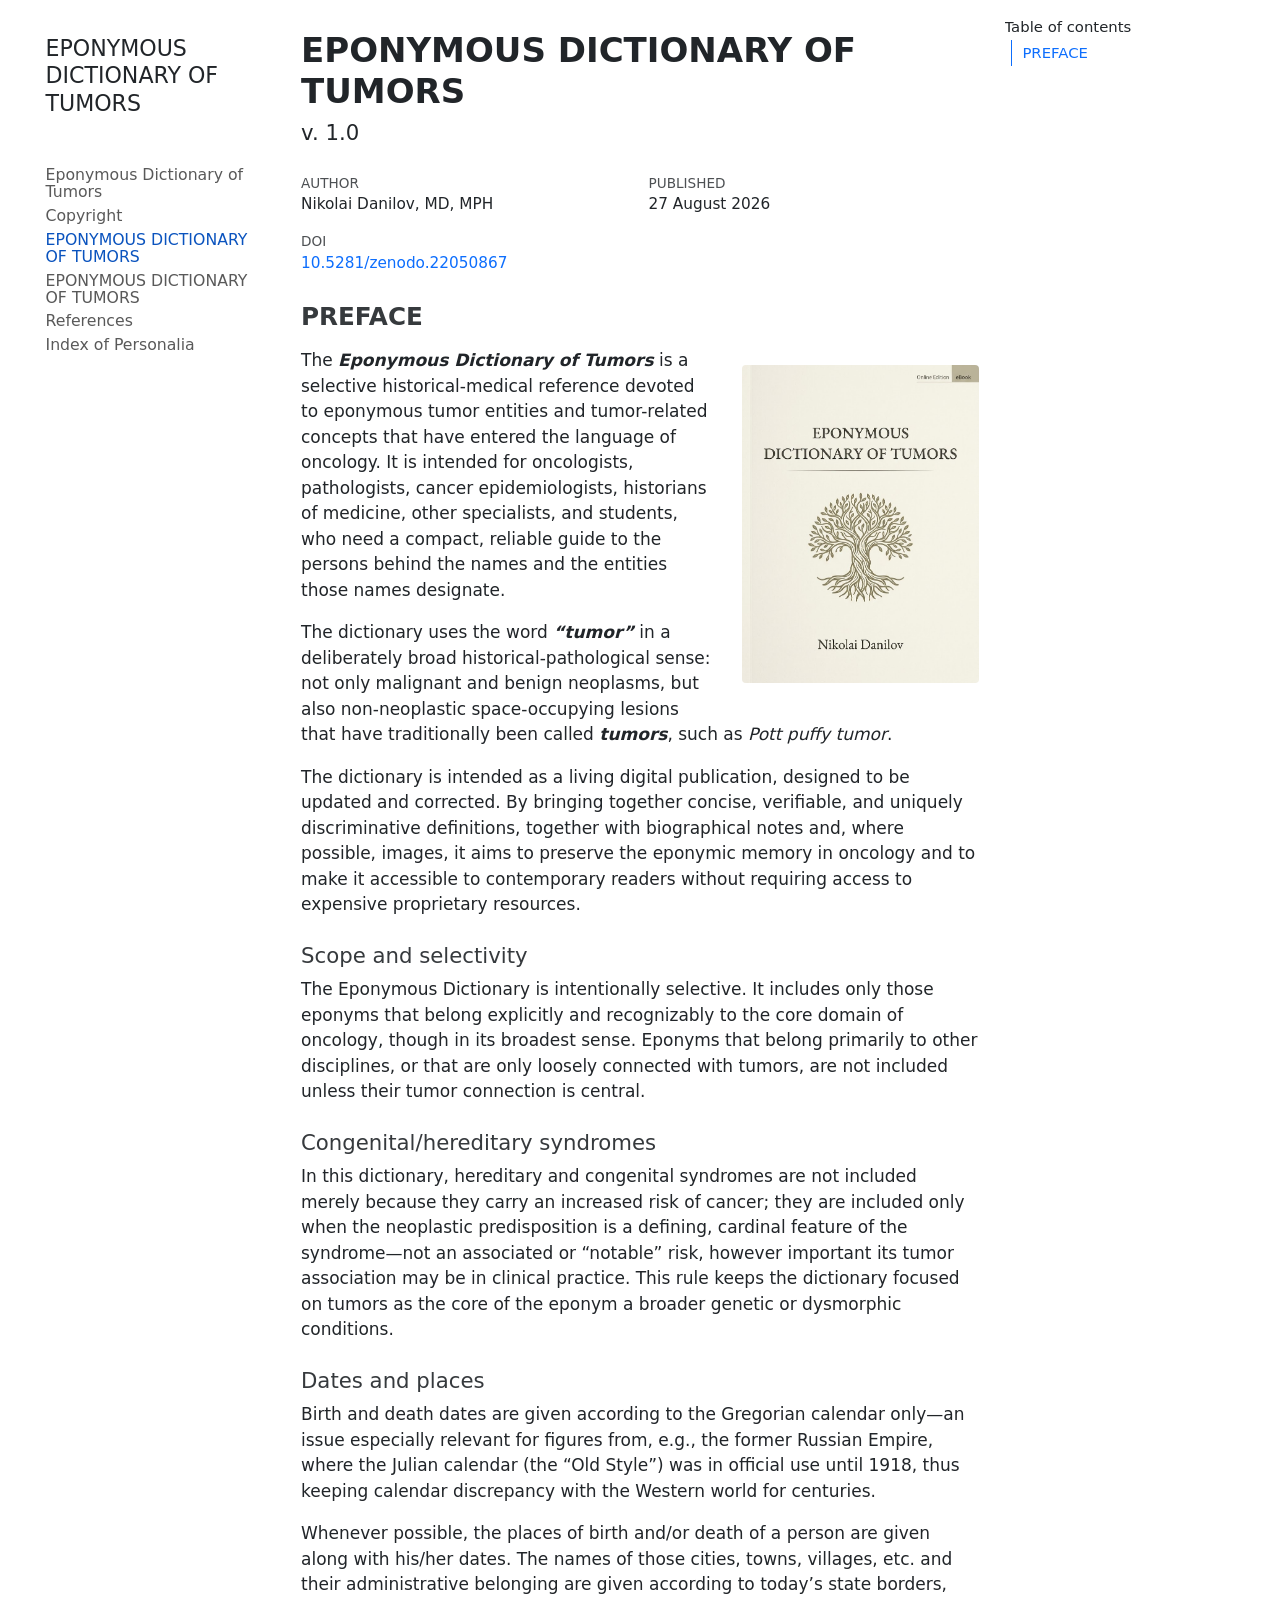
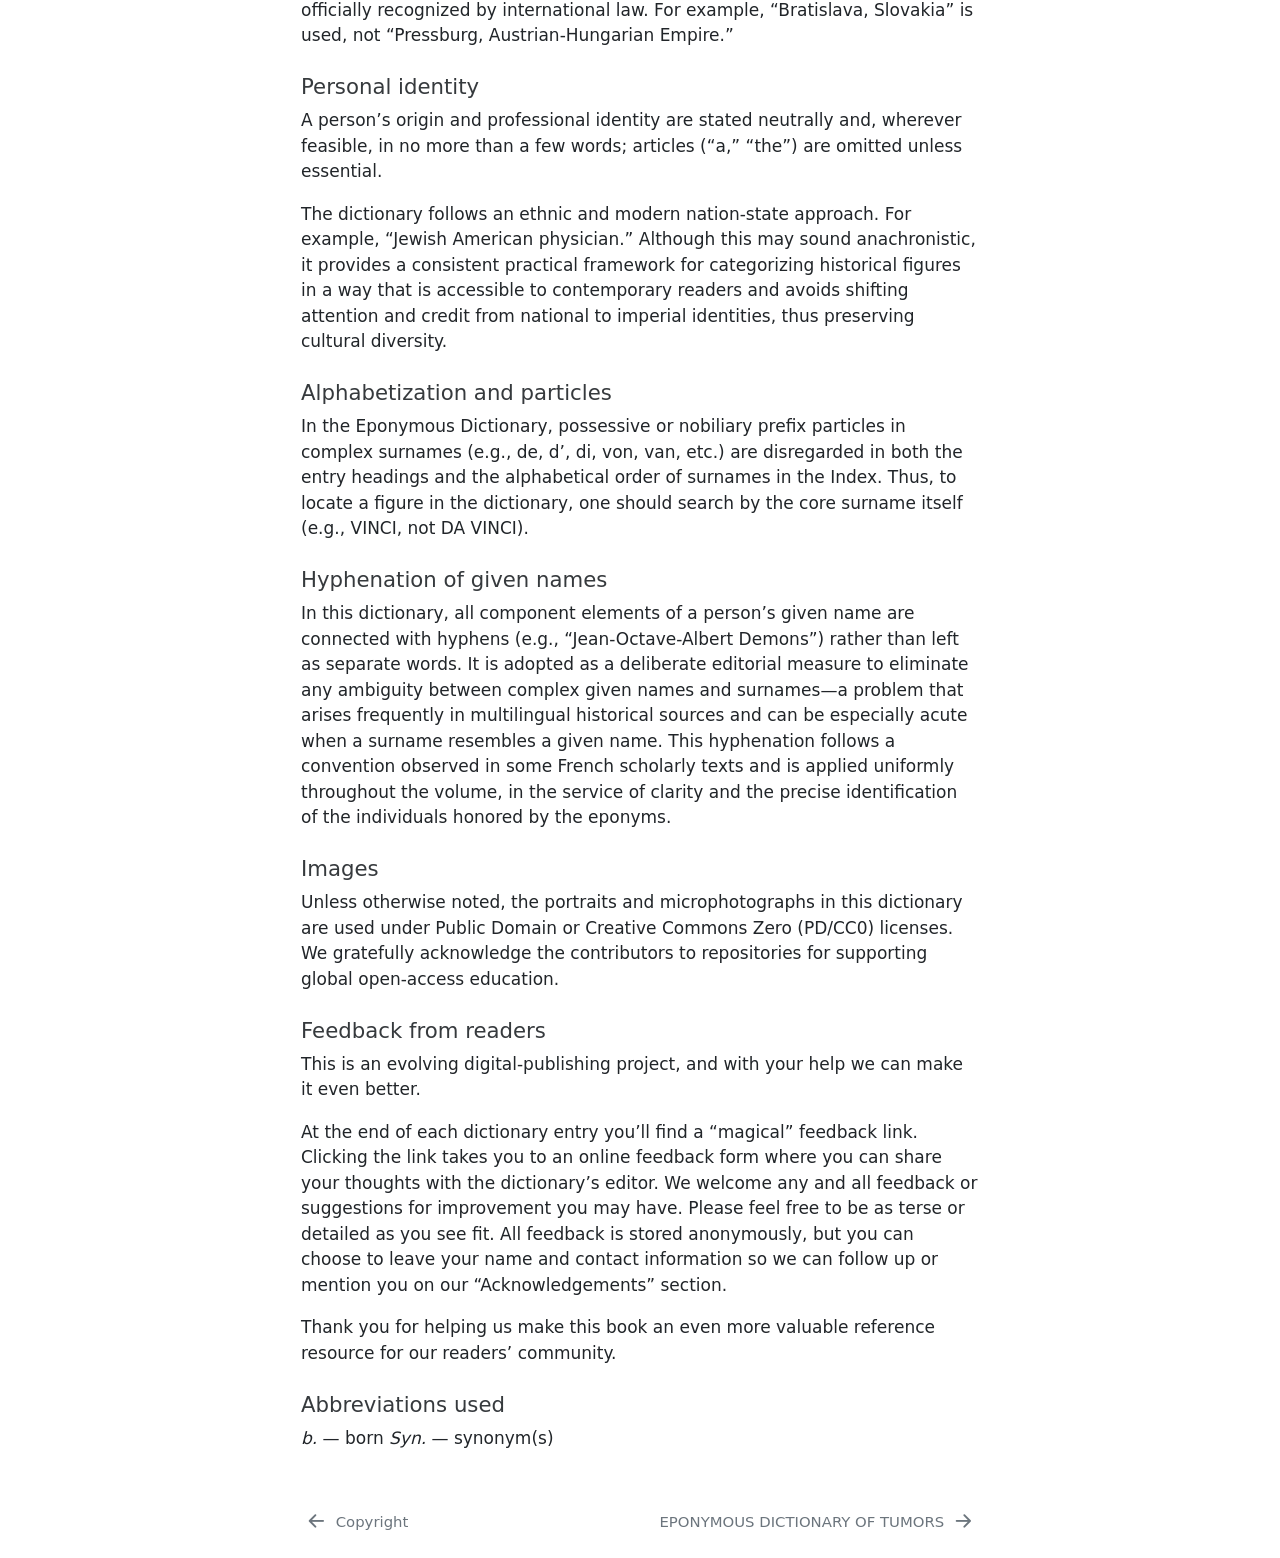
==== docs/index.html @ 92d5d9ee "Update Quarto book [skip ci]" ====
<!DOCTYPE html>
<html xmlns="http://www.w3.org/1999/xhtml" lang="en" xml:lang="en"><head>

<meta charset="utf-8">
<meta name="generator" content="quarto-1.10.18">

<meta name="viewport" content="width=device-width, initial-scale=1.0, user-scalable=yes">

<meta name="author" content="Nikolai Danilov, MD, MPH">
<meta name="dcterms.date" content="2026-08-27">

<title>EPONYMOUS DICTIONARY OF TUMORS</title>
<style>
/* Default styles provided by pandoc.
** See https://pandoc.org/MANUAL.html#variables-for-html for config info.
*/
span.smallcaps{font-variant: small-caps;}
div.columns{display: flex; gap: 1.5em;}
div.column{flex: auto;}
@media screen {
div.columns{gap: min(4vw, 1.5em);}
div.column{overflow-x: auto;}
}
div.hanging-indent{margin-left: 1.5em; text-indent: -1.5em;}
ul.task-list{list-style: none;}
ul.task-list li input[type="checkbox"] {
  width: 0.8em;
  margin: 0 0.8em 0.2em -1em; /* quarto-specific, see https://github.com/quarto-dev/quarto-cli/issues/4556 */ 
  vertical-align: middle;
}
</style>


<script src="site_libs/quarto-nav/quarto-nav.js"></script>
<script src="site_libs/quarto-nav/headroom.min.js"></script>
<script src="site_libs/clipboard/clipboard.min.js"></script>
<script src="site_libs/quarto-search/autocomplete.umd.js"></script>
<script src="site_libs/quarto-search/fuse.min.js"></script>
<script src="site_libs/quarto-search/quarto-search.js"></script>
<meta name="quarto:offset" content="./">
<link href="./EPODICTUM.html" rel="next">
<link href="./copyright.html" rel="prev">
<script src="site_libs/quarto-html/quarto.js" type="module"></script>
<script src="site_libs/quarto-html/tabsets/tabsets.js" type="module"></script>
<script src="site_libs/quarto-html/popper.min.js"></script>
<script src="site_libs/quarto-html/tippy.umd.min.js"></script>
<script src="site_libs/quarto-html/anchor.min.js"></script>
<link href="site_libs/quarto-html/tippy.css" rel="stylesheet">
<link href="site_libs/quarto-html/quarto-syntax-highlighting-64a204ab8560d761af7679ceaba22944.css" rel="stylesheet" id="quarto-text-highlighting-styles">
<script src="site_libs/bootstrap/bootstrap.min.js"></script>
<link href="site_libs/bootstrap/bootstrap-icons.css" rel="stylesheet">
<link href="site_libs/bootstrap/bootstrap-77a5896a02b4ad985511de0e21379b11.min.css" rel="stylesheet" append-hash="true" id="quarto-bootstrap" data-mode="light">
<script id="quarto-search-options" type="application/json">{
  "location": "sidebar",
  "copy-button": false,
  "collapse-after": 3,
  "panel-placement": "start",
  "type": "textbox",
  "limit": 50,
  "keyboard-shortcut": [
    "f",
    "/",
    "s"
  ],
  "show-item-context": false,
  "language": {
    "search-no-results-text": "No results",
    "search-matching-documents-text": "matching documents",
    "search-copy-link-title": "Copy link to search",
    "search-hide-matches-text": "Hide additional matches",
    "search-more-match-text": "more match in this document",
    "search-more-matches-text": "more matches in this document",
    "search-clear-button-title": "Clear",
    "search-text-placeholder": "",
    "search-detached-cancel-button-title": "Cancel",
    "search-submit-button-title": "Submit",
    "search-label": "Search"
  }
}</script>


<link rel="stylesheet" href="styles.css">
</head>

<body class="nav-sidebar floating quarto-light">

<div id="quarto-search-results"></div>
  <header id="quarto-header" class="headroom fixed-top">
  <nav class="quarto-secondary-nav">
    <div class="container-fluid d-flex">
      <button type="button" class="quarto-btn-toggle btn" data-bs-toggle="collapse" role="button" data-bs-target=".quarto-sidebar-collapse-item" aria-controls="quarto-sidebar" aria-expanded="false" aria-label="Toggle sidebar navigation" onclick="if (window.quartoToggleHeadroom) { window.quartoToggleHeadroom(); }">
        <i class="bi bi-layout-text-sidebar-reverse"></i>
      </button>
        <nav class="quarto-page-breadcrumbs" aria-label="breadcrumb"><ol class="breadcrumb"><li class="breadcrumb-item"><a href="./index.html"><span class="chapter-title">EPONYMOUS DICTIONARY OF TUMORS</span></a></li></ol></nav>
        <a class="flex-grow-1" role="navigation" data-bs-toggle="collapse" data-bs-target=".quarto-sidebar-collapse-item" aria-controls="quarto-sidebar" aria-expanded="false" aria-label="Toggle sidebar navigation" onclick="if (window.quartoToggleHeadroom) { window.quartoToggleHeadroom(); }">      
        </a>
      <button type="button" class="btn quarto-search-button" aria-label="Search" onclick="window.quartoOpenSearch();">
        <i class="bi bi-search"></i>
      </button>
    </div>
  </nav>
</header>
<!-- content -->
<div id="quarto-content" class="quarto-container page-columns page-rows-contents page-layout-article">
<!-- sidebar -->
  <nav id="quarto-sidebar" class="sidebar collapse collapse-horizontal quarto-sidebar-collapse-item sidebar-navigation floating overflow-auto">
    <div class="pt-lg-2 mt-2 text-left sidebar-header">
    <div class="sidebar-title mb-0 py-0">
      <a href="./">EPONYMOUS DICTIONARY OF TUMORS</a> 
    </div>
      </div>
        <div class="mt-2 flex-shrink-0 align-items-center">
        <div class="sidebar-search">
        <div id="quarto-search" class="" title="Search"></div>
        </div>
        </div>
    <div class="sidebar-menu-container"> 
    <ul class="list-unstyled mt-1">
        <li class="sidebar-item">
  <div class="sidebar-item-container"> 
  <a href="./cover.html" class="sidebar-item-text sidebar-link"><span class="chapter-title">Eponymous Dictionary of Tumors</span></a>
  </div>
</li>
        <li class="sidebar-item">
  <div class="sidebar-item-container"> 
  <a href="./copyright.html" class="sidebar-item-text sidebar-link"><span class="chapter-title">Copyright</span></a>
  </div>
</li>
        <li class="sidebar-item">
  <div class="sidebar-item-container"> 
  <a href="./index.html" class="sidebar-item-text sidebar-link active"><span class="chapter-title">EPONYMOUS DICTIONARY OF TUMORS</span></a>
  </div>
</li>
        <li class="sidebar-item">
  <div class="sidebar-item-container"> 
  <a href="./EPODICTUM.html" class="sidebar-item-text sidebar-link"><span class="chapter-title">EPONYMOUS DICTIONARY OF TUMORS</span></a>
  </div>
</li>
        <li class="sidebar-item">
  <div class="sidebar-item-container"> 
  <a href="./references.html" class="sidebar-item-text sidebar-link"><span class="chapter-title">References</span></a>
  </div>
</li>
        <li class="sidebar-item">
  <div class="sidebar-item-container"> 
  <a href="./personalia.html" class="sidebar-item-text sidebar-link"><span class="chapter-title">Index of Personalia</span></a>
  </div>
</li>
    </ul>
    </div>
</nav>
<div id="quarto-sidebar-glass" class="quarto-sidebar-collapse-item" data-bs-toggle="collapse" data-bs-target=".quarto-sidebar-collapse-item"></div>
<!-- margin-sidebar -->
    <div id="quarto-margin-sidebar" class="sidebar margin-sidebar">
        <nav id="TOC" role="doc-toc" class="toc-active">
    <h2 id="toc-title">Table of contents</h2>
   
  <ul>
  <li><a href="#preface" id="toc-preface" class="nav-link active" data-scroll-target="#preface">PREFACE</a></li>
  </ul>
</nav>
    </div>
<!-- main -->
<main class="content" id="quarto-document-content">

<header id="title-block-header" class="quarto-title-block default">
<div class="quarto-title">
<h1 class="title">EPONYMOUS DICTIONARY OF TUMORS</h1>
<p class="subtitle lead">v. 1.0</p>
</div>



<div class="quarto-title-meta">

    <div>
    <div class="quarto-title-meta-heading">Author</div>
    <div class="quarto-title-meta-contents">
             <p>Nikolai Danilov, MD, MPH </p>
          </div>
  </div>
    
    <div>
    <div class="quarto-title-meta-heading">Published</div>
    <div class="quarto-title-meta-contents">
      <p class="date">27 August 2026</p>
    </div>
  </div>
  
    
    <div>
    <div class="quarto-title-meta-heading">Doi</div>
    <div class="quarto-title-meta-contents">
      <p class="doi">
        <a href="https://doi.org/10.5281/zenodo.22050867">10.5281/zenodo.22050867</a>
      </p>
    </div>
  </div>
  </div>
  


</header>



<section id="preface" class="level3">
<h3 class="anchored" data-anchor-id="preface">PREFACE</h3><p><img src="images/cover.png" title="EPONYMOUS DICTIONARY OF TUMORS" class="quarto-cover-image nolightbox img-fluid"></p>
<p>The <strong><em>Eponymous Dictionary of Tumors</em></strong> is a selective historical-medical reference devoted to eponymous tumor entities and tumor-related concepts that have entered the language of oncology. It is intended for oncologists, pathologists, cancer epidemiologists, historians of medicine, other specialists, and students, who need a compact, reliable guide to the persons behind the names and the entities those names designate.</p>
<p>The dictionary uses the word <strong><em>“tumor”</em></strong> in a deliberately broad historical-pathological sense: not only malignant and benign neoplasms, but also non-neoplastic space-occupying lesions that have traditionally been called <strong><em>tumors</em></strong>, such as <em>Pott puffy tumor</em>.</p>
<p>The dictionary is intended as a living digital publication, designed to be updated and corrected. By bringing together concise, verifiable, and uniquely discriminative definitions, together with biographical notes and, where possible, images, it aims to preserve the eponymic memory in oncology and to make it accessible to contemporary readers without requiring access to expensive proprietary resources.</p>
<section id="scope-and-selectivity" class="level4">
<h4 class="anchored" data-anchor-id="scope-and-selectivity">Scope and selectivity</h4>
<p>The Eponymous Dictionary is intentionally selective. It includes only those eponyms that belong explicitly and recognizably to the core domain of oncology, though in its broadest sense. Eponyms that belong primarily to other disciplines, or that are only loosely connected with tumors, are not included unless their tumor connection is central.</p>
</section>
<section id="congenitalhereditary-syndromes" class="level4">
<h4 class="anchored" data-anchor-id="congenitalhereditary-syndromes">Congenital/hereditary syndromes</h4>
<p>In this dictionary, hereditary and congenital syndromes are not included merely because they carry an increased risk of cancer; they are included only when the neoplastic predisposition is a defining, cardinal feature of the syndrome—not an associated or “notable” risk, however important its tumor association may be in clinical practice. This rule keeps the dictionary focused on tumors as the core of the eponym a broader genetic or dysmorphic conditions.</p>
</section>
<section id="dates-and-places" class="level4">
<h4 class="anchored" data-anchor-id="dates-and-places">Dates and places</h4>
<p>Birth and death dates are given according to the Gregorian calendar only—an issue especially relevant for figures from, e.g., the former Russian Empire, where the Julian calendar (the “Old Style”) was in official use until 1918, thus keeping calendar discrepancy with the Western world for centuries.</p>
<p>Whenever possible, the places of birth and/or death of a person are given along with his/her dates. The names of those cities, towns, villages, etc. and their administrative belonging are given according to today’s state borders, officially recognized by international law. For example, “Bratislava, Slovakia” is used, not “Pressburg, Austrian-Hungarian Empire.”</p>
</section>
<section id="personal-identity" class="level4">
<h4 class="anchored" data-anchor-id="personal-identity">Personal identity</h4>
<p>A person’s origin and professional identity are stated neutrally and, wherever feasible, in no more than a few words; articles (“a,” “the”) are omitted unless essential.</p>
<p>The dictionary follows an ethnic and modern nation-state approach. For example, “Jewish American physician.” Although this may sound anachronistic, it provides a consistent practical framework for categorizing historical figures in a way that is accessible to contemporary readers and avoids shifting attention and credit from national to imperial identities, thus preserving cultural diversity.</p>
</section>
<section id="alphabetization-and-particles" class="level4">
<h4 class="anchored" data-anchor-id="alphabetization-and-particles">Alphabetization and particles</h4>
<p>In the Eponymous Dictionary, possessive or nobiliary prefix particles in complex surnames (e.g., de, d’, di, von, van, etc.) are disregarded in both the entry headings and the alphabetical order of surnames in the Index. Thus, to locate a figure in the dictionary, one should search by the core surname itself (e.g., VINCI, not DA VINCI).</p>
</section>
<section id="hyphenation-of-given-names" class="level4">
<h4 class="anchored" data-anchor-id="hyphenation-of-given-names">Hyphenation of given names</h4>
<p>In this dictionary, all component elements of a person’s given name are connected with hyphens (e.g., “Jean-Octave-Albert Demons”) rather than left as separate words. It is adopted as a deliberate editorial measure to eliminate any ambiguity between complex given names and surnames—a problem that arises frequently in multilingual historical sources and can be especially acute when a surname resembles a given name. This hyphenation follows a convention observed in some French scholarly texts and is applied uniformly throughout the volume, in the service of clarity and the precise identification of the individuals honored by the eponyms.</p>
</section>
<section id="images" class="level4">
<h4 class="anchored" data-anchor-id="images">Images</h4>
<p>Unless otherwise noted, the portraits and microphotographs in this dictionary are used under Public Domain or Creative Commons Zero (PD/CC0) licenses. We gratefully acknowledge the contributors to repositories for supporting global open-access education.</p>
</section>
<section id="feedback-from-readers" class="level4">
<h4 class="anchored" data-anchor-id="feedback-from-readers">Feedback from readers</h4>
<p>This is an evolving digital-publishing project, and with your help we can make it even better.</p>
<p>At the end of each dictionary entry you’ll find a “magical” feedback link. Clicking the link takes you to an online feedback form where you can share your thoughts with the dictionary’s editor. We welcome any and all feedback or suggestions for improvement you may have. Please feel free to be as terse or detailed as you see fit. All feedback is stored anonymously, but you can choose to leave your name and contact information so we can follow up or mention you on our “Acknowledgements” section.</p>
<p>Thank you for helping us make this book an even more valuable reference resource for our readers’ community.</p>
</section>
<section id="abbreviations-used" class="level4">
<h4 class="anchored" data-anchor-id="abbreviations-used">Abbreviations used</h4>
<p><em>b.</em> — born <em>Syn.</em> — synonym(s)</p>


</section>
</section>

</main> <!-- /main -->
<script id="quarto-html-after-body" type="application/javascript">
  window.document.addEventListener("DOMContentLoaded", function (event) {
    const icon = "";
    const anchorJS = new window.AnchorJS();
    anchorJS.options = {
      placement: 'right',
      icon: icon
    };
    anchorJS.add('.anchored');
    const isCodeAnnotation = (el) => {
      for (const clz of el.classList) {
        if (clz.startsWith('code-annotation-')) {                     
          return true;
        }
      }
      return false;
    }
    const onCopySuccess = function(e) {
      // button target
      const button = e.trigger;
      // don't keep focus
      button.blur();
      // flash "checked"
      button.classList.add('code-copy-button-checked');
      var currentTitle = button.getAttribute("title");
      button.setAttribute("title", "Copied!");
      let tooltip;
      if (window.bootstrap) {
        button.setAttribute("data-bs-toggle", "tooltip");
        button.setAttribute("data-bs-placement", "left");
        button.setAttribute("data-bs-title", "Copied!");
        tooltip = new bootstrap.Tooltip(button, 
          { trigger: "manual", 
            customClass: "code-copy-button-tooltip",
            offset: [0, -8]});
        tooltip.show();    
      }
      setTimeout(function() {
        if (tooltip) {
          tooltip.hide();
          button.removeAttribute("data-bs-title");
          button.removeAttribute("data-bs-toggle");
          button.removeAttribute("data-bs-placement");
        }
        button.setAttribute("title", currentTitle);
        button.classList.remove('code-copy-button-checked');
      }, 1000);
      // clear code selection
      e.clearSelection();
    }
    const getTextToCopy = function(trigger) {
      const outerScaffold = trigger.parentElement.cloneNode(true);
      const codeEl = outerScaffold.querySelector('code');
      for (const childEl of codeEl.children) {
        if (isCodeAnnotation(childEl)) {
          childEl.remove();
        }
      }
      return codeEl.innerText;
    }
    const clipboard = new window.ClipboardJS('.code-copy-button:not([data-in-quarto-modal])', {
      text: getTextToCopy
    });
    clipboard.on('success', onCopySuccess);
    if (window.document.getElementById('quarto-embedded-source-code-modal')) {
      const clipboardModal = new window.ClipboardJS('.code-copy-button[data-in-quarto-modal]', {
        text: getTextToCopy,
        container: window.document.getElementById('quarto-embedded-source-code-modal')
      });
      clipboardModal.on('success', onCopySuccess);
    }
      var localhostRegex = new RegExp(/^(?:http|https):\/\/localhost\:?[0-9]*\//);
      var mailtoRegex = new RegExp(/^mailto:/);
        var filterRegex = new RegExp('/' + window.location.host + '/');
      var isInternal = (href) => {
          return filterRegex.test(href) || localhostRegex.test(href) || mailtoRegex.test(href);
      }
      // Inspect non-navigation links and adorn them if external
     var links = window.document.querySelectorAll('a[href]:not(.nav-link):not(.navbar-brand):not(.toc-action):not(.sidebar-link):not(.sidebar-item-toggle):not(.pagination-link):not(.no-external):not([aria-hidden]):not(.dropdown-item):not(.quarto-navigation-tool):not(.about-link)');
      for (var i=0; i<links.length; i++) {
        const link = links[i];
        if (!isInternal(link.href)) {
          // undo the damage that might have been done by quarto-nav.js in the case of
          // links that we want to consider external
          if (link.dataset.originalHref !== undefined) {
            link.href = link.dataset.originalHref;
          }
        }
      }
    function tippyHover(el, contentFn, onTriggerFn, onUntriggerFn) {
      const config = {
        allowHTML: true,
        maxWidth: 500,
        delay: 100,
        arrow: false,
        appendTo: function(el) {
            return el.parentElement;
        },
        interactive: true,
        interactiveBorder: 10,
        theme: 'quarto',
        placement: 'bottom-start',
      };
      if (contentFn) {
        config.content = contentFn;
      }
      if (onTriggerFn) {
        config.onTrigger = onTriggerFn;
      }
      if (onUntriggerFn) {
        config.onUntrigger = onUntriggerFn;
      }
      window.tippy(el, config); 
    }
    const noterefs = window.document.querySelectorAll('a[role="doc-noteref"]');
    for (var i=0; i<noterefs.length; i++) {
      const ref = noterefs[i];
      tippyHover(ref, function() {
        // use id or data attribute instead here
        let href = ref.getAttribute('data-footnote-href') || ref.getAttribute('href');
        try { href = new URL(href).hash; } catch {}
        const id = href.replace(/^#\/?/, "");
        const note = window.document.getElementById(id);
        if (note) {
          return note.innerHTML;
        } else {
          return "";
        }
      });
    }
    const xrefs = window.document.querySelectorAll('a.quarto-xref');
    const processXRef = (id, note) => {
      // Strip column container classes
      const stripColumnClz = (el) => {
        el.classList.remove("page-full", "page-columns");
        if (el.children) {
          for (const child of el.children) {
            stripColumnClz(child);
          }
        }
      }
      stripColumnClz(note)
      if (id === null || id.startsWith('sec-')) {
        // Special case sections, only their first couple elements
        const container = document.createElement("div");
        if (note.children && note.children.length > 2) {
          container.appendChild(note.children[0].cloneNode(true));
          for (let i = 1; i < note.children.length; i++) {
            const child = note.children[i];
            if (child.tagName === "P" && child.innerText === "") {
              continue;
            } else {
              container.appendChild(child.cloneNode(true));
              break;
            }
          }
          if (window.Quarto?.typesetMath) {
            window.Quarto.typesetMath(container);
          }
          return container.innerHTML
        } else {
          if (window.Quarto?.typesetMath) {
            window.Quarto.typesetMath(note);
          }
          return note.innerHTML;
        }
      } else {
        // Remove any anchor links if they are present
        const anchorLink = note.querySelector('a.anchorjs-link');
        if (anchorLink) {
          anchorLink.remove();
        }
        if (window.Quarto?.typesetMath) {
          window.Quarto.typesetMath(note);
        }
        if (note.classList.contains("callout")) {
          return note.outerHTML;
        } else {
          return note.innerHTML;
        }
      }
    }
    for (var i=0; i<xrefs.length; i++) {
      const xref = xrefs[i];
      tippyHover(xref, undefined, function(instance) {
        instance.disable();
        let url = xref.getAttribute('href');
        let hash = undefined; 
        if (url.startsWith('#')) {
          hash = url;
        } else {
          try { hash = new URL(url).hash; } catch {}
        }
        if (hash) {
          const id = hash.replace(/^#\/?/, "");
          const note = window.document.getElementById(id);
          if (note !== null) {
            try {
              const html = processXRef(id, note.cloneNode(true));
              instance.setContent(html);
            } finally {
              instance.enable();
              instance.show();
            }
          } else {
            // See if we can fetch this
            fetch(url.split('#')[0])
            .then(res => res.text())
            .then(html => {
              const parser = new DOMParser();
              const htmlDoc = parser.parseFromString(html, "text/html");
              const note = htmlDoc.getElementById(id);
              if (note !== null) {
                const html = processXRef(id, note);
                instance.setContent(html);
              } 
            }).finally(() => {
              instance.enable();
              instance.show();
            });
          }
        } else {
          // See if we can fetch a full url (with no hash to target)
          // This is a special case and we should probably do some content thinning / targeting
          fetch(url)
          .then(res => res.text())
          .then(html => {
            const parser = new DOMParser();
            const htmlDoc = parser.parseFromString(html, "text/html");
            const note = htmlDoc.querySelector('main.content');
            if (note !== null) {
              // This should only happen for chapter cross references
              // (since there is no id in the URL)
              // remove the first header
              if (note.children.length > 0 && note.children[0].tagName === "HEADER") {
                note.children[0].remove();
              }
              const html = processXRef(null, note);
              instance.setContent(html);
            } 
          }).finally(() => {
            instance.enable();
            instance.show();
          });
        }
      }, function(instance) {
      });
    }
        let selectedAnnoteEl;
        const selectorForAnnotation = ( cell, annotation) => {
          let cellAttr = 'data-code-cell="' + cell + '"';
          let lineAttr = 'data-code-annotation="' +  annotation + '"';
          const selector = 'span[' + cellAttr + '][' + lineAttr + ']';
          return selector;
        }
        const selectCodeLines = (annoteEl) => {
          const doc = window.document;
          const targetCell = annoteEl.getAttribute("data-target-cell");
          const targetAnnotation = annoteEl.getAttribute("data-target-annotation");
          const annoteSpan = window.document.querySelector(selectorForAnnotation(targetCell, targetAnnotation));
          const lines = annoteSpan.getAttribute("data-code-lines").split(",");
          const lineIds = lines.map((line) => {
            return targetCell + "-" + line;
          })
          let top = null;
          let height = null;
          let parent = null;
          if (lineIds.length > 0) {
              //compute the position of the single el (top and bottom and make a div)
              const el = window.document.getElementById(lineIds[0]);
              top = el.offsetTop;
              height = el.offsetHeight;
              parent = el.parentElement.parentElement;
            if (lineIds.length > 1) {
              const lastEl = window.document.getElementById(lineIds[lineIds.length - 1]);
              const bottom = lastEl.offsetTop + lastEl.offsetHeight;
              height = bottom - top;
            }
            if (top !== null && height !== null && parent !== null) {
              // cook up a div (if necessary) and position it 
              let div = window.document.getElementById("code-annotation-line-highlight");
              if (div === null) {
                div = window.document.createElement("div");
                div.setAttribute("id", "code-annotation-line-highlight");
                div.style.position = 'absolute';
                parent.appendChild(div);
              }
              div.style.top = top - 2 + "px";
              div.style.height = height + 4 + "px";
              div.style.left = 0;
              let gutterDiv = window.document.getElementById("code-annotation-line-highlight-gutter");
              if (gutterDiv === null) {
                gutterDiv = window.document.createElement("div");
                gutterDiv.setAttribute("id", "code-annotation-line-highlight-gutter");
                gutterDiv.style.position = 'absolute';
                const codeCell = window.document.getElementById(targetCell);
                const gutter = codeCell.querySelector('.code-annotation-gutter');
                gutter.appendChild(gutterDiv);
              }
              gutterDiv.style.top = top - 2 + "px";
              gutterDiv.style.height = height + 4 + "px";
            }
            selectedAnnoteEl = annoteEl;
          }
        };
        const unselectCodeLines = () => {
          const elementsIds = ["code-annotation-line-highlight", "code-annotation-line-highlight-gutter"];
          elementsIds.forEach((elId) => {
            const div = window.document.getElementById(elId);
            if (div) {
              div.remove();
            }
          });
          selectedAnnoteEl = undefined;
        };
          // Handle positioning of the toggle
      window.addEventListener(
        "resize",
        throttle(() => {
          elRect = undefined;
          if (selectedAnnoteEl) {
            selectCodeLines(selectedAnnoteEl);
          }
        }, 10)
      );
      function throttle(fn, ms) {
      let throttle = false;
      let timer;
        return (...args) => {
          if(!throttle) { // first call gets through
              fn.apply(this, args);
              throttle = true;
          } else { // all the others get throttled
              if(timer) clearTimeout(timer); // cancel #2
              timer = setTimeout(() => {
                fn.apply(this, args);
                timer = throttle = false;
              }, ms);
          }
        };
      }
        // Attach click handler to the DT
        const annoteDls = window.document.querySelectorAll('dt[data-target-cell]');
        for (const annoteDlNode of annoteDls) {
          annoteDlNode.addEventListener('click', (event) => {
            const clickedEl = event.target;
            if (clickedEl !== selectedAnnoteEl) {
              unselectCodeLines();
              const activeEl = window.document.querySelector('dt[data-target-cell].code-annotation-active');
              if (activeEl) {
                activeEl.classList.remove('code-annotation-active');
              }
              selectCodeLines(clickedEl);
              clickedEl.classList.add('code-annotation-active');
            } else {
              // Unselect the line
              unselectCodeLines();
              clickedEl.classList.remove('code-annotation-active');
            }
          });
        }
    const findCites = (el) => {
      const parentEl = el.parentElement;
      if (parentEl) {
        const cites = parentEl.dataset.cites;
        if (cites) {
          return {
            el,
            cites: cites.split(' ')
          };
        } else {
          return findCites(el.parentElement)
        }
      } else {
        return undefined;
      }
    };
    var bibliorefs = window.document.querySelectorAll('a[role="doc-biblioref"]');
    for (var i=0; i<bibliorefs.length; i++) {
      const ref = bibliorefs[i];
      const citeInfo = findCites(ref);
      if (citeInfo) {
        tippyHover(citeInfo.el, function() {
          var popup = window.document.createElement('div');
          citeInfo.cites.forEach(function(cite) {
            var citeDiv = window.document.createElement('div');
            citeDiv.classList.add('hanging-indent');
            citeDiv.classList.add('csl-entry');
            var biblioDiv = window.document.getElementById('ref-' + cite);
            if (biblioDiv) {
              citeDiv.innerHTML = biblioDiv.innerHTML;
            }
            popup.appendChild(citeDiv);
          });
          return popup.innerHTML;
        });
      }
    }
  });
  </script>
<nav class="page-navigation">
  <div class="nav-page nav-page-previous">
      <a href="./copyright.html" class="pagination-link" aria-label="Copyright">
        <i class="bi bi-arrow-left-short"></i> <span class="nav-page-text"><span class="chapter-title">Copyright</span></span>
      </a>          
  </div>
  <div class="nav-page nav-page-next">
      <a href="./EPODICTUM.html" class="pagination-link" aria-label="EPONYMOUS DICTIONARY OF TUMORS">
        <span class="nav-page-text"><span class="chapter-title">EPONYMOUS DICTIONARY OF TUMORS</span></span> <i class="bi bi-arrow-right-short"></i>
      </a>
  </div>
</nav>
</div> <!-- /content -->




</body></html>
---- docs/site_libs/quarto-html/tippy.css ----
.tippy-box[data-animation=fade][data-state=hidden]{opacity:0}[data-tippy-root]{max-width:calc(100vw - 10px)}.tippy-box{position:relative;background-color:#333;color:#fff;border-radius:4px;font-size:14px;line-height:1.4;white-space:normal;outline:0;transition-property:transform,visibility,opacity}.tippy-box[data-placement^=top]>.tippy-arrow{bottom:0}.tippy-box[data-placement^=top]>.tippy-arrow:before{bottom:-7px;left:0;border-width:8px 8px 0;border-top-color:initial;transform-origin:center top}.tippy-box[data-placement^=bottom]>.tippy-arrow{top:0}.tippy-box[data-placement^=bottom]>.tippy-arrow:before{top:-7px;left:0;border-width:0 8px 8px;border-bottom-color:initial;transform-origin:center bottom}.tippy-box[data-placement^=left]>.tippy-arrow{right:0}.tippy-box[data-placement^=left]>.tippy-arrow:before{border-width:8px 0 8px 8px;border-left-color:initial;right:-7px;transform-origin:center left}.tippy-box[data-placement^=right]>.tippy-arrow{left:0}.tippy-box[data-placement^=right]>.tippy-arrow:before{left:-7px;border-width:8px 8px 8px 0;border-right-color:initial;transform-origin:center right}.tippy-box[data-inertia][data-state=visible]{transition-timing-function:cubic-bezier(.54,1.5,.38,1.11)}.tippy-arrow{width:16px;height:16px;color:#333}.tippy-arrow:before{content:"";position:absolute;border-color:transparent;border-style:solid}.tippy-content{position:relative;padding:5px 9px;z-index:1}
---- docs/site_libs/quarto-html/quarto-syntax-highlighting-64a204ab8560d761af7679ceaba22944.css ----
/* quarto syntax highlight colors */
:root {
  --quarto-hl-ot-color: #003B4F;
  --quarto-hl-at-color: #657422;
  --quarto-hl-ss-color: #20794D;
  --quarto-hl-an-color: #5E5E5E;
  --quarto-hl-fu-color: #4758AB;
  --quarto-hl-st-color: #20794D;
  --quarto-hl-cf-color: #003B4F;
  --quarto-hl-op-color: #5E5E5E;
  --quarto-hl-er-color: #AD0000;
  --quarto-hl-bn-color: #AD0000;
  --quarto-hl-al-color: #AD0000;
  --quarto-hl-va-color: #111111;
  --quarto-hl-bu-color: inherit;
  --quarto-hl-ex-color: inherit;
  --quarto-hl-pp-color: #AD0000;
  --quarto-hl-in-color: #5E5E5E;
  --quarto-hl-vs-color: #20794D;
  --quarto-hl-wa-color: #5E5E5E;
  --quarto-hl-do-color: #5E5E5E;
  --quarto-hl-im-color: #00769E;
  --quarto-hl-ch-color: #20794D;
  --quarto-hl-dt-color: #AD0000;
  --quarto-hl-fl-color: #AD0000;
  --quarto-hl-co-color: #5E5E5E;
  --quarto-hl-cv-color: #5E5E5E;
  --quarto-hl-cn-color: #8f5902;
  --quarto-hl-sc-color: #5E5E5E;
  --quarto-hl-dv-color: #AD0000;
  --quarto-hl-kw-color: #003B4F;
}

/* other quarto variables */
:root {
  --quarto-font-monospace: SFMono-Regular, Menlo, Monaco, Consolas, "Liberation Mono", "Courier New", monospace;
}

/* syntax highlight based on Pandoc's rules */
pre > code.sourceCode > span {
  color: #003B4F;
}

code.sourceCode > span {
  color: #003B4F;
}

div.sourceCode,
div.sourceCode pre.sourceCode {
  color: #003B4F;
}

/* Normal */
code span {
  color: #003B4F;
}

/* Alert */
code span.al {
  color: #AD0000;
  font-style: inherit;
}

/* Annotation */
code span.an {
  color: #5E5E5E;
  font-style: inherit;
}

/* Attribute */
code span.at {
  color: #657422;
  font-style: inherit;
}

/* BaseN */
code span.bn {
  color: #AD0000;
  font-style: inherit;
}

/* BuiltIn */
code span.bu {
  font-style: inherit;
}

/* ControlFlow */
code span.cf {
  color: #003B4F;
  font-weight: bold;
  font-style: inherit;
}

/* Char */
code span.ch {
  color: #20794D;
  font-style: inherit;
}

/* Constant */
code span.cn {
  color: #8f5902;
  font-style: inherit;
}

/* Comment */
code span.co {
  color: #5E5E5E;
  font-style: inherit;
}

/* CommentVar */
code span.cv {
  color: #5E5E5E;
  font-style: italic;
}

/* Documentation */
code span.do {
  color: #5E5E5E;
  font-style: italic;
}

/* DataType */
code span.dt {
  color: #AD0000;
  font-style: inherit;
}

/* DecVal */
code span.dv {
  color: #AD0000;
  font-style: inherit;
}

/* Error */
code span.er {
  color: #AD0000;
  font-style: inherit;
}

/* Extension */
code span.ex {
  font-style: inherit;
}

/* Float */
code span.fl {
  color: #AD0000;
  font-style: inherit;
}

/* Function */
code span.fu {
  color: #4758AB;
  font-style: inherit;
}

/* Import */
code span.im {
  color: #00769E;
  font-style: inherit;
}

/* Information */
code span.in {
  color: #5E5E5E;
  font-style: inherit;
}

/* Keyword */
code span.kw {
  color: #003B4F;
  font-weight: bold;
  font-style: inherit;
}

/* Operator */
code span.op {
  color: #5E5E5E;
  font-style: inherit;
}

/* Other */
code span.ot {
  color: #003B4F;
  font-style: inherit;
}

/* Preprocessor */
code span.pp {
  color: #AD0000;
  font-style: inherit;
}

/* SpecialChar */
code span.sc {
  color: #5E5E5E;
  font-style: inherit;
}

/* SpecialString */
code span.ss {
  color: #20794D;
  font-style: inherit;
}

/* String */
code span.st {
  color: #20794D;
  font-style: inherit;
}

/* Variable */
code span.va {
  color: #111111;
  font-style: inherit;
}

/* VerbatimString */
code span.vs {
  color: #20794D;
  font-style: inherit;
}

/* Warning */
code span.wa {
  color: #5E5E5E;
  font-style: italic;
}

.prevent-inlining {
  content: "</";
}

/*# sourceMappingURL=9d8d5bb603a83b8298b89080a598c93b.css.map */
---- docs/styles.css ----
/* Centers and standardizes image width for the online book */
img {
  width: 80%;
  max-width: 800px;
  display: block;
  margin: 1.5rem auto;
  border-radius: 4px;
}

/* Hides the title from the left sidebar */
.sidebar-brand {
  display: none;
}

/* Portrait images: fixed height, auto width, centered */
.portrait {
  height: 2in;
  width: auto;
  max-width: none;
  display: block;
  margin: 1.5rem auto;
  border-radius: 4px;
}
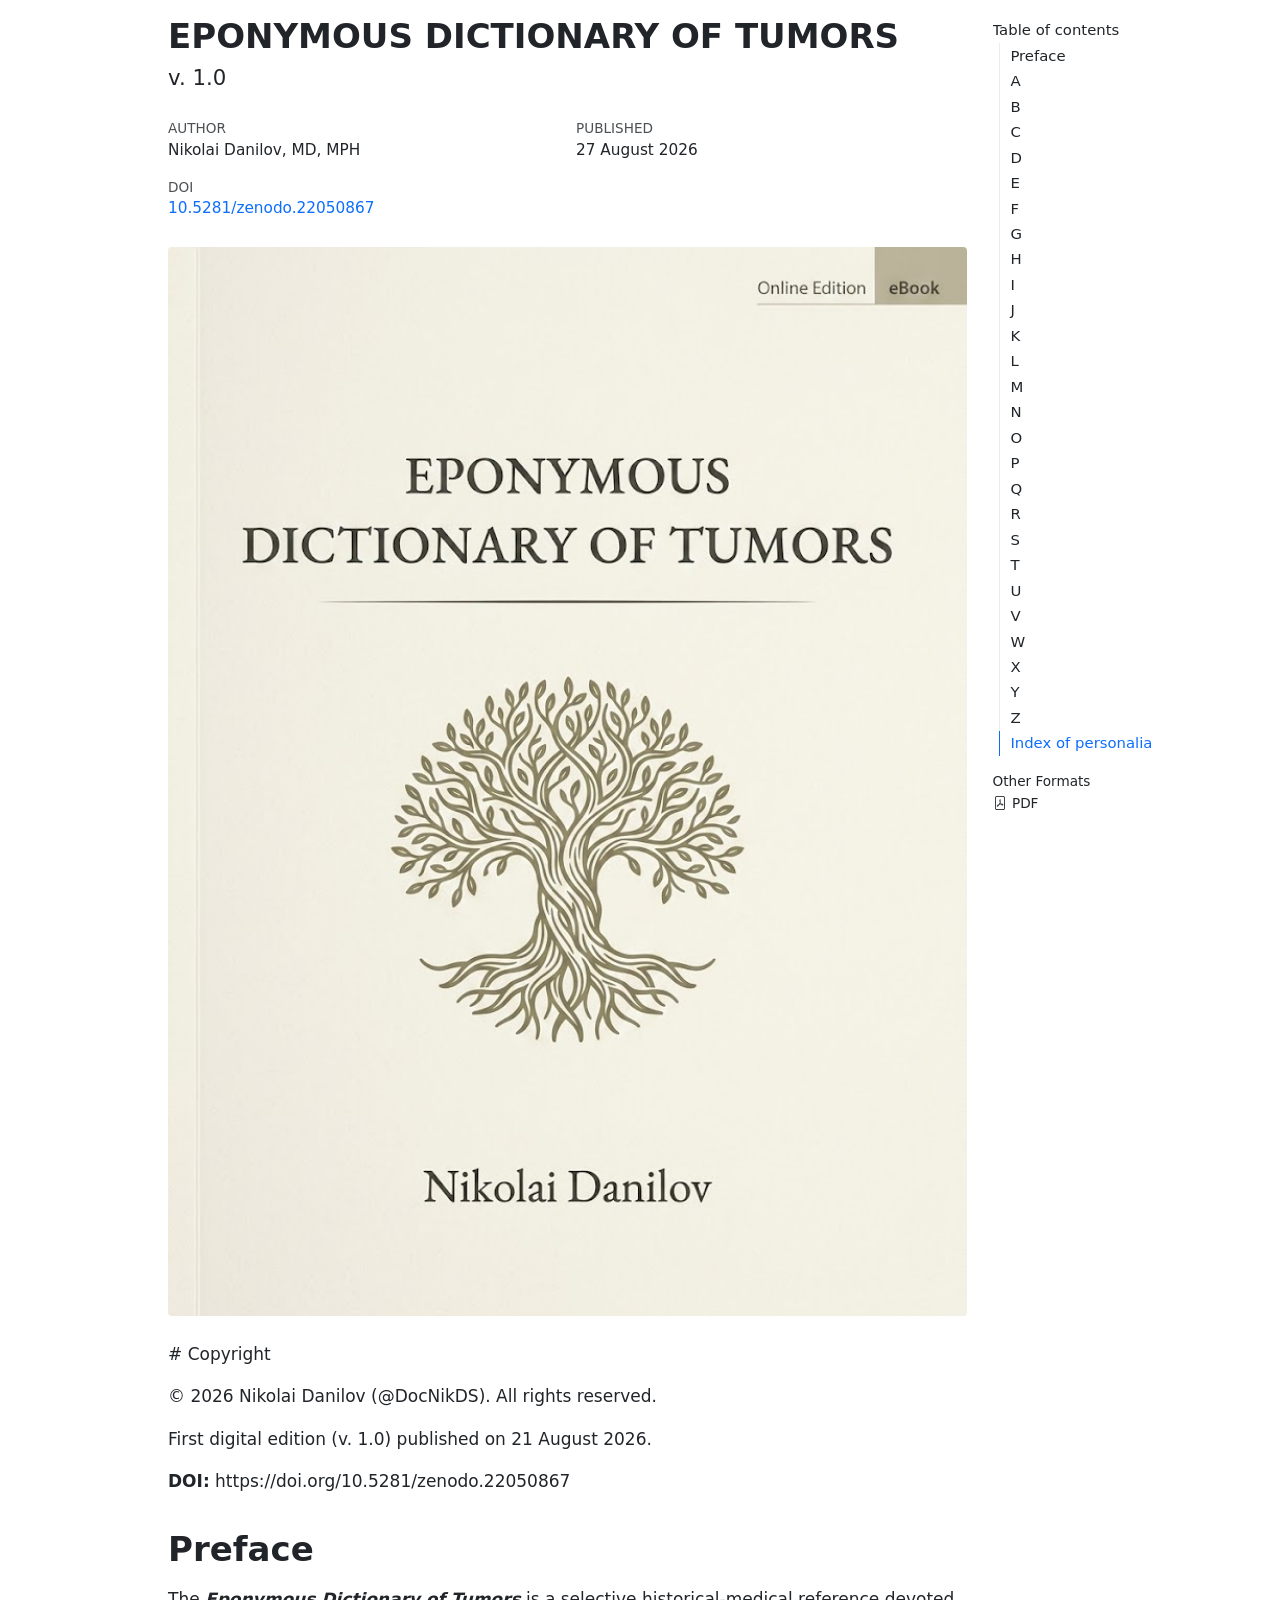
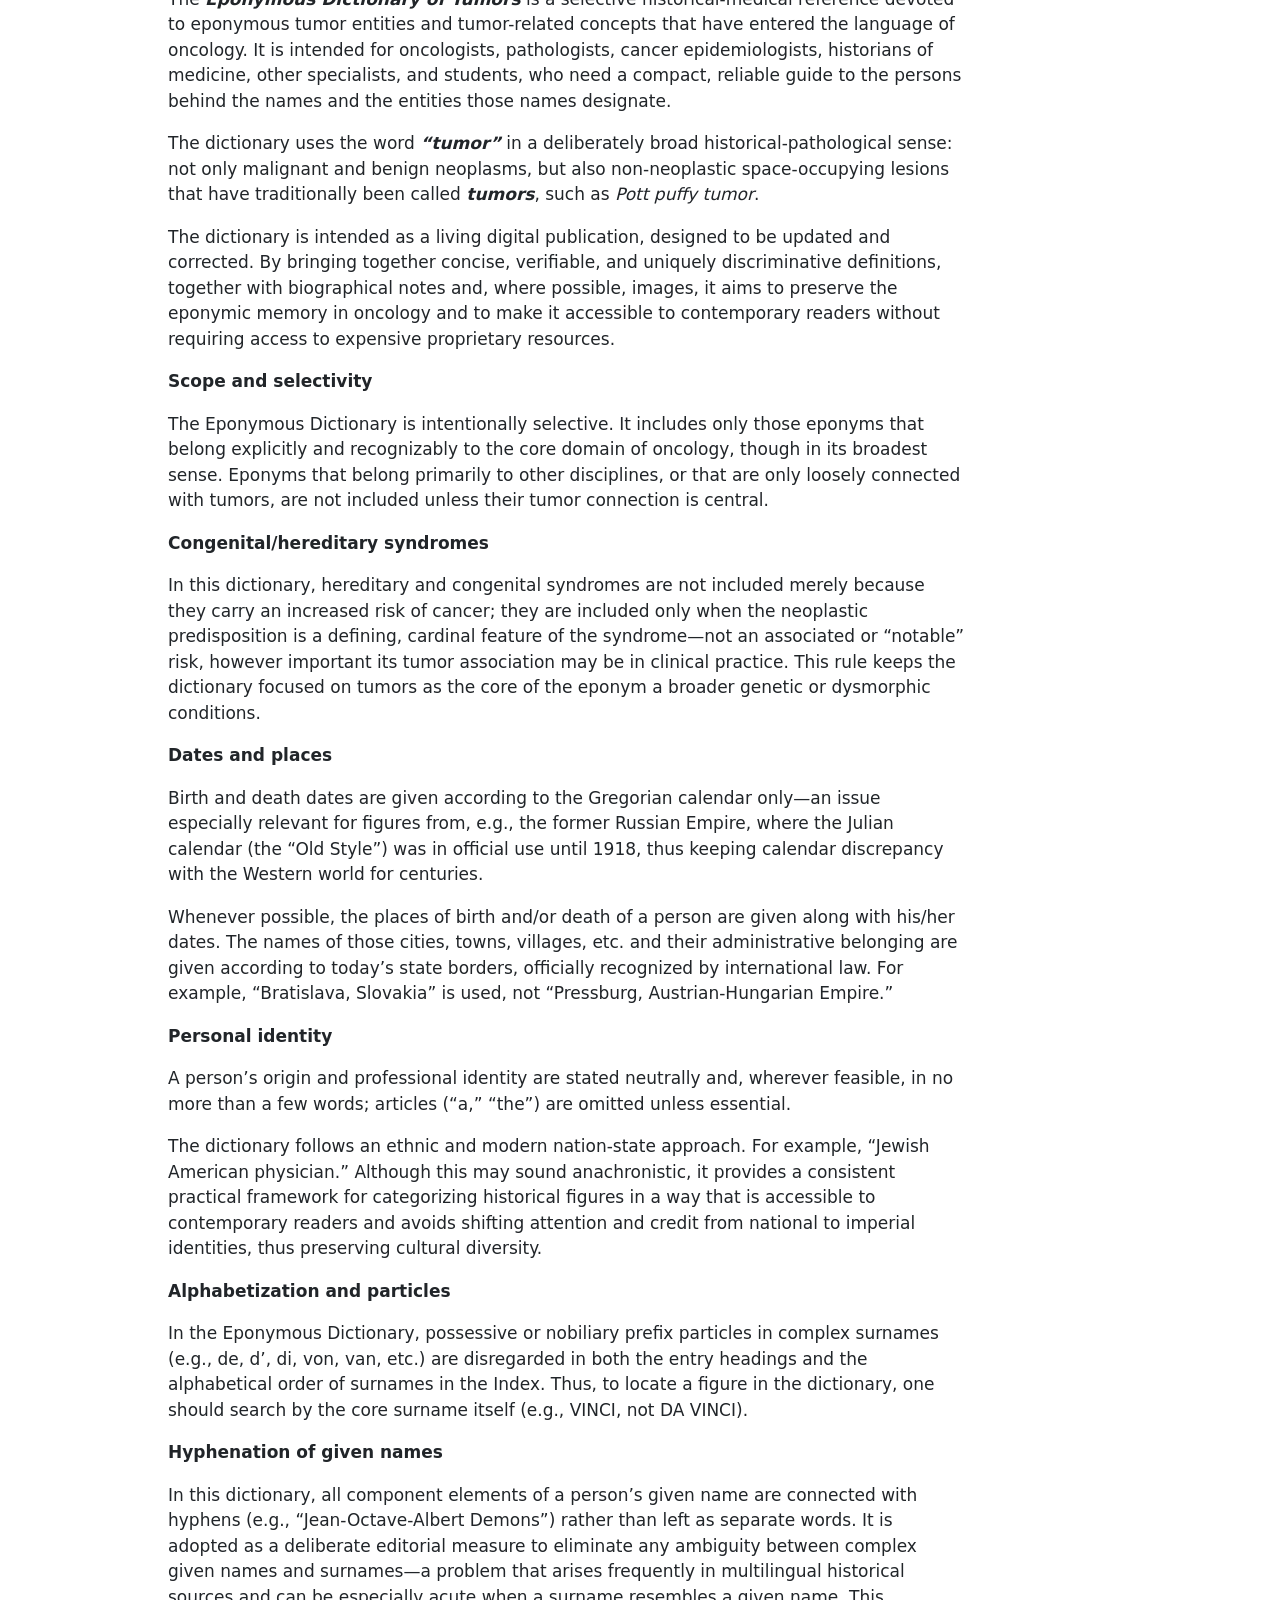
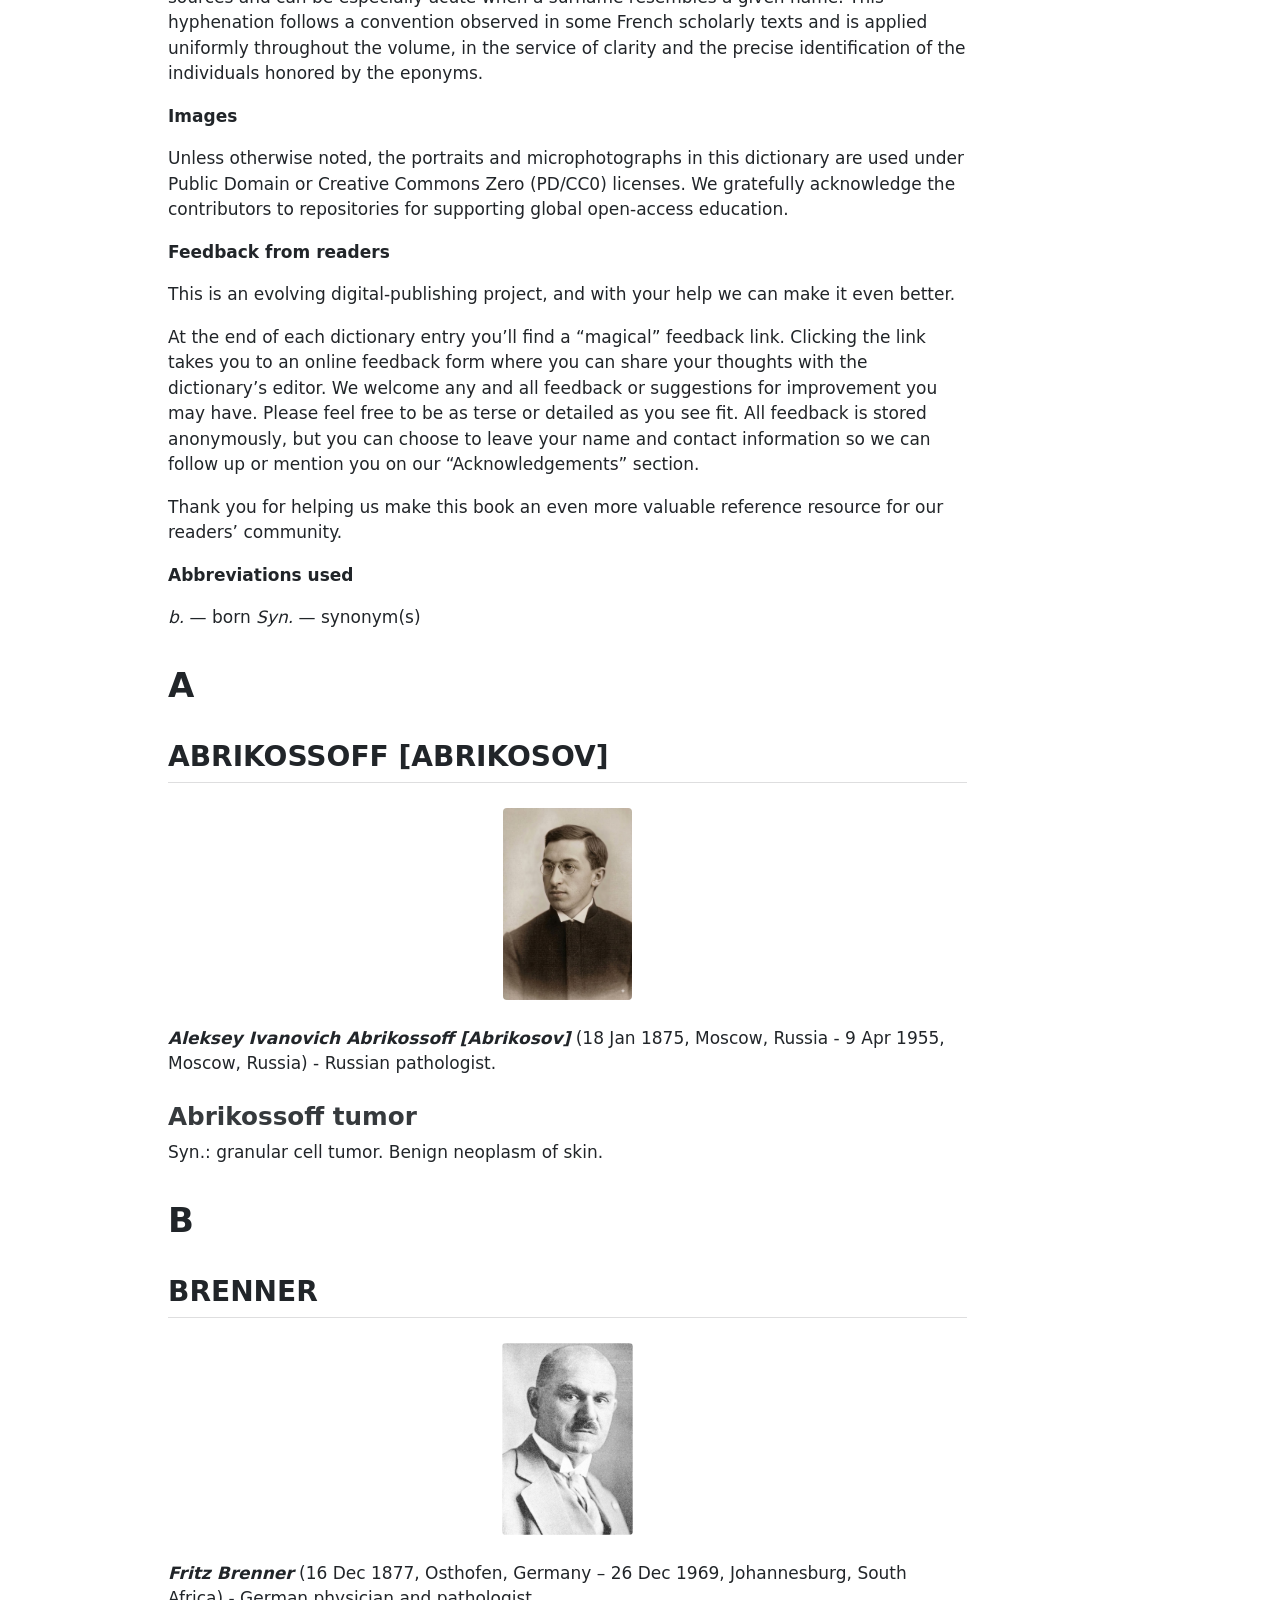
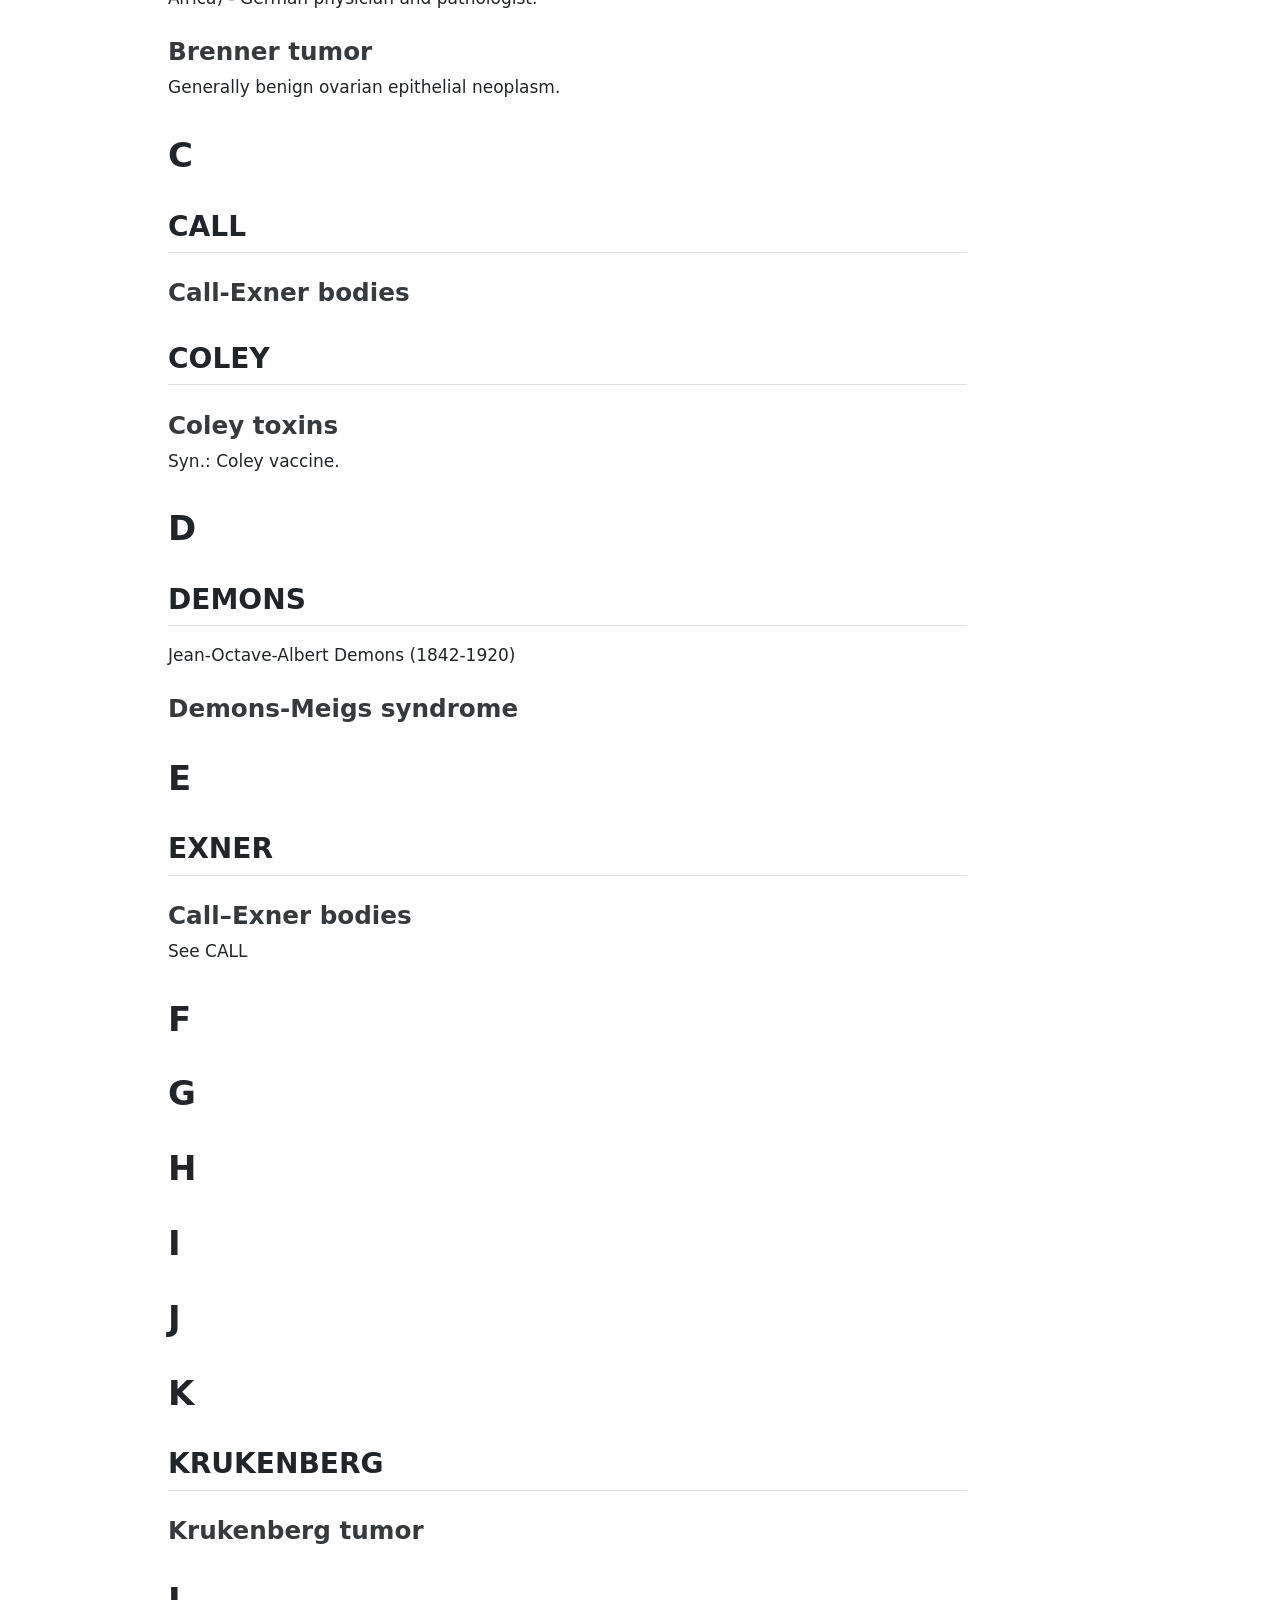
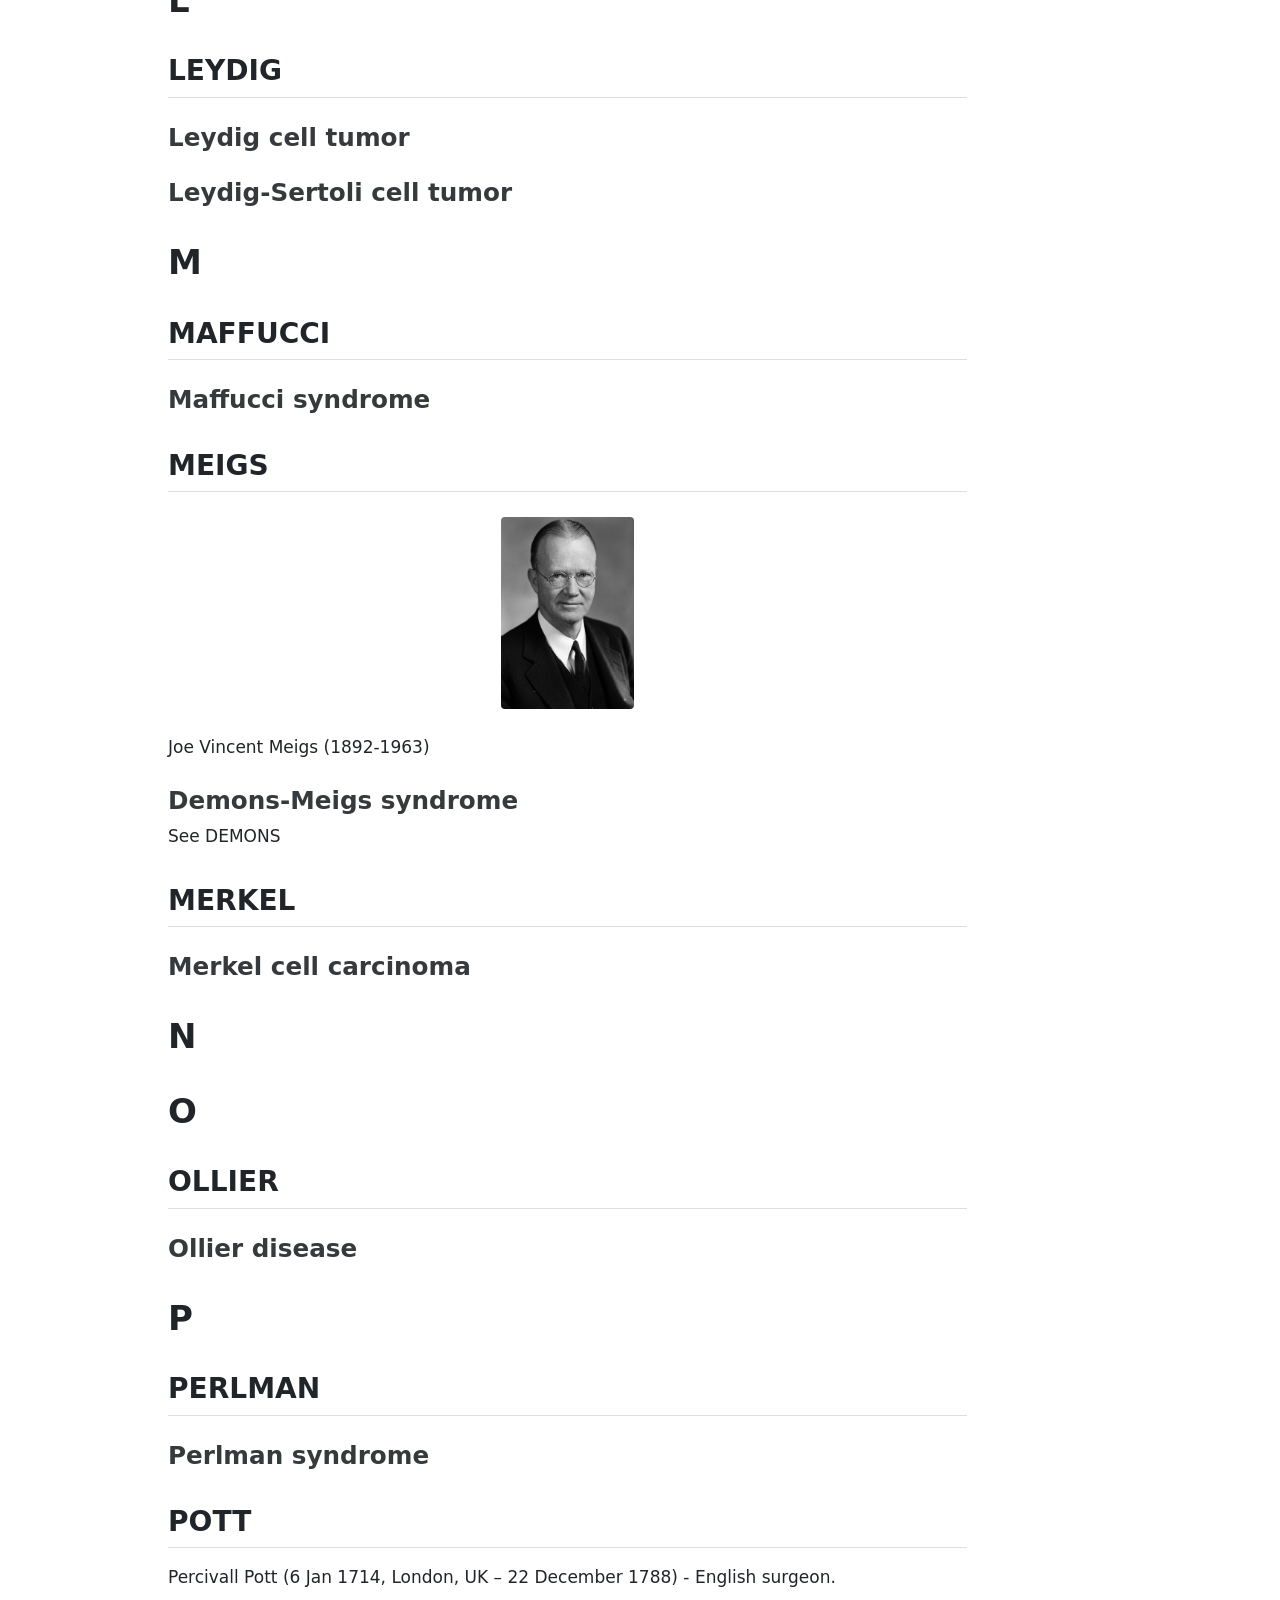
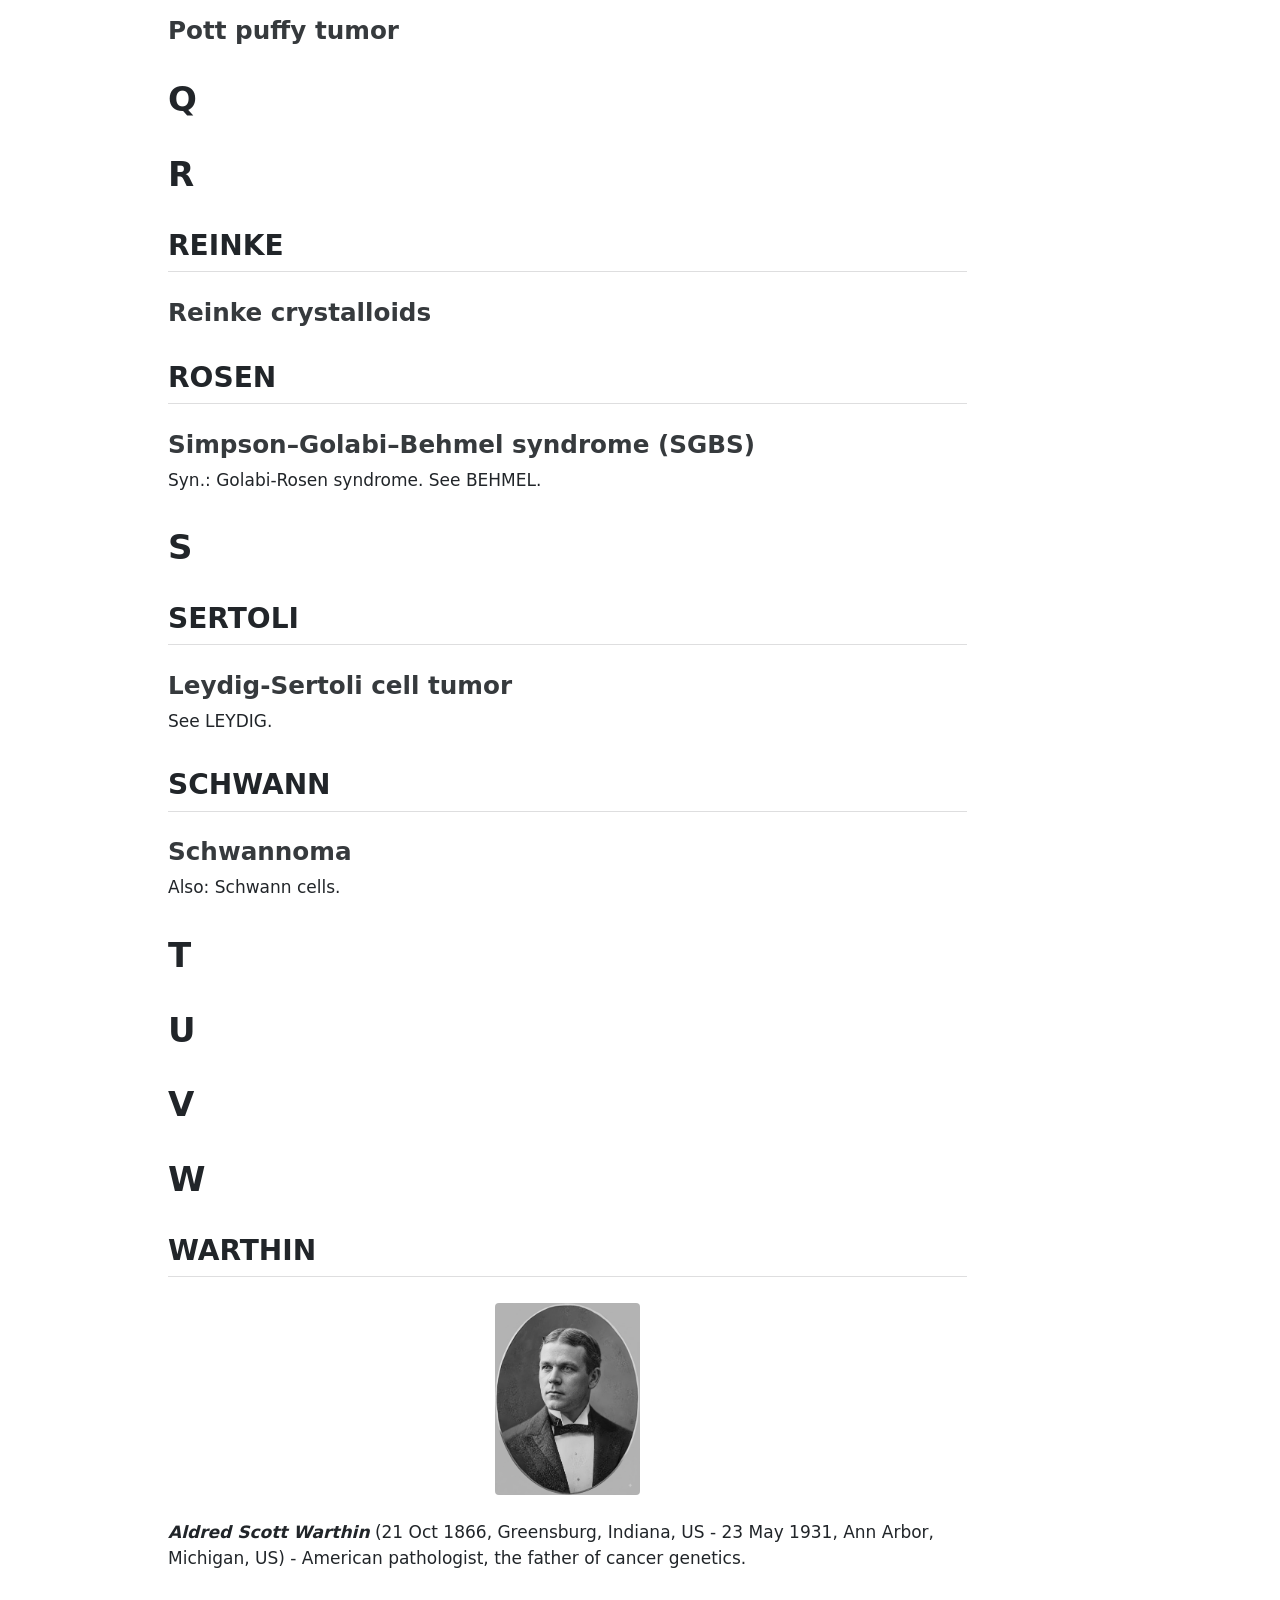
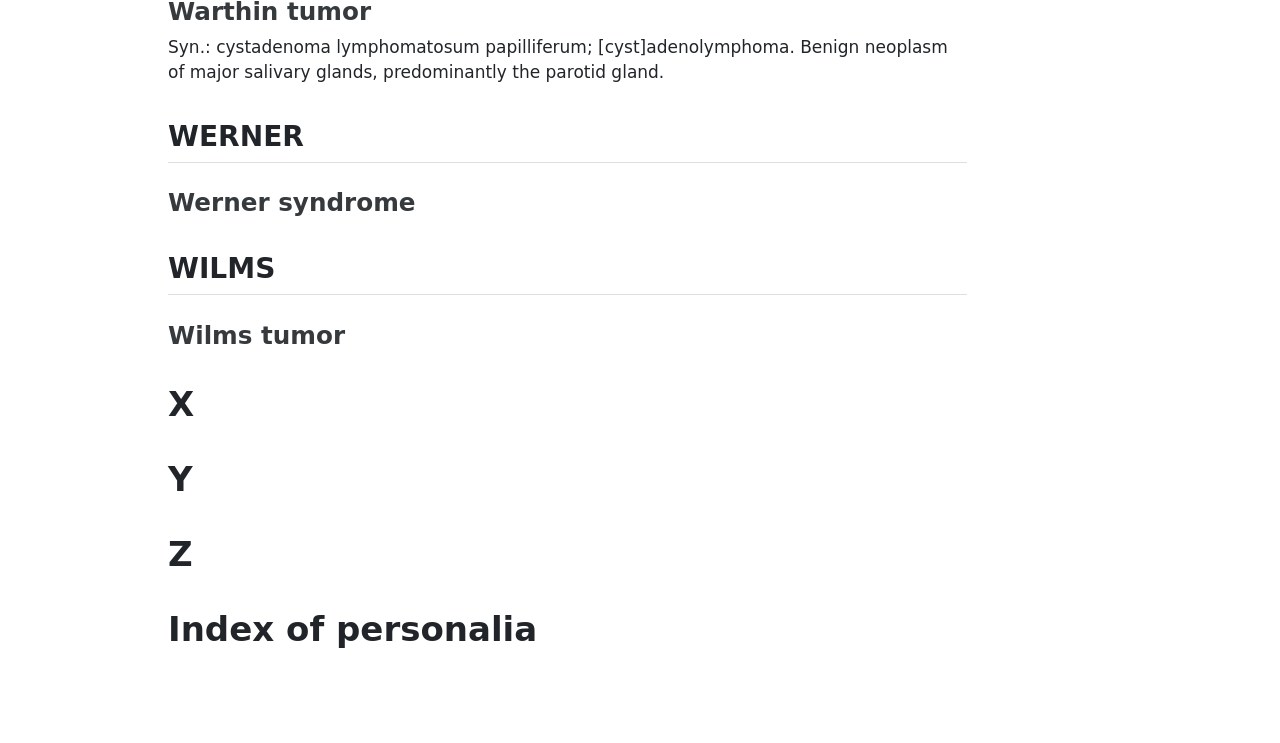
==== commit 1ec1d9b6: "Add index.html" ====
--- a/docs/index.html
+++ b/docs/index.html
@@ -2,7 +2,7 @@
 <html xmlns="http://www.w3.org/1999/xhtml" lang="en" xml:lang="en"><head>
 
 <meta charset="utf-8">
-<meta name="generator" content="quarto-1.10.18">
+<meta name="generator" content="quarto-1.9.38">
 
 <meta name="viewport" content="width=device-width, initial-scale=1.0, user-scalable=yes">
 
@@ -14,13 +14,10 @@
 /* Default styles provided by pandoc.
 ** See https://pandoc.org/MANUAL.html#variables-for-html for config info.
 */
+code{white-space: pre-wrap;}
 span.smallcaps{font-variant: small-caps;}
-div.columns{display: flex; gap: 1.5em;}
-div.column{flex: auto;}
-@media screen {
-div.columns{gap: min(4vw, 1.5em);}
-div.column{overflow-x: auto;}
-}
+div.columns{display: flex; gap: min(4vw, 1.5em);}
+div.column{flex: auto; overflow-x: auto;}
 div.hanging-indent{margin-left: 1.5em; text-indent: -1.5em;}
 ul.task-list{list-style: none;}
 ul.task-list li input[type="checkbox"] {
@@ -31,136 +28,172 @@
 </style>
 
 
-<script src="site_libs/quarto-nav/quarto-nav.js"></script>
-<script src="site_libs/quarto-nav/headroom.min.js"></script>
-<script src="site_libs/clipboard/clipboard.min.js"></script>
-<script src="site_libs/quarto-search/autocomplete.umd.js"></script>
-<script src="site_libs/quarto-search/fuse.min.js"></script>
-<script src="site_libs/quarto-search/quarto-search.js"></script>
-<meta name="quarto:offset" content="./">
-<link href="./EPODICTUM.html" rel="next">
-<link href="./copyright.html" rel="prev">
-<script src="site_libs/quarto-html/quarto.js" type="module"></script>
-<script src="site_libs/quarto-html/tabsets/tabsets.js" type="module"></script>
-<script src="site_libs/quarto-html/popper.min.js"></script>
-<script src="site_libs/quarto-html/tippy.umd.min.js"></script>
-<script src="site_libs/quarto-html/anchor.min.js"></script>
-<link href="site_libs/quarto-html/tippy.css" rel="stylesheet">
-<link href="site_libs/quarto-html/quarto-syntax-highlighting-64a204ab8560d761af7679ceaba22944.css" rel="stylesheet" id="quarto-text-highlighting-styles">
-<script src="site_libs/bootstrap/bootstrap.min.js"></script>
-<link href="site_libs/bootstrap/bootstrap-icons.css" rel="stylesheet">
-<link href="site_libs/bootstrap/bootstrap-77a5896a02b4ad985511de0e21379b11.min.css" rel="stylesheet" append-hash="true" id="quarto-bootstrap" data-mode="light">
-<script id="quarto-search-options" type="application/json">{
-  "location": "sidebar",
-  "copy-button": false,
-  "collapse-after": 3,
-  "panel-placement": "start",
-  "type": "textbox",
-  "limit": 50,
-  "keyboard-shortcut": [
-    "f",
-    "/",
-    "s"
-  ],
-  "show-item-context": false,
-  "language": {
-    "search-no-results-text": "No results",
-    "search-matching-documents-text": "matching documents",
-    "search-copy-link-title": "Copy link to search",
-    "search-hide-matches-text": "Hide additional matches",
-    "search-more-match-text": "more match in this document",
-    "search-more-matches-text": "more matches in this document",
-    "search-clear-button-title": "Clear",
-    "search-text-placeholder": "",
-    "search-detached-cancel-button-title": "Cancel",
-    "search-submit-button-title": "Submit",
-    "search-label": "Search"
-  }
-}</script>
+<script src="EpoDicTum_files/libs/clipboard/clipboard.min.js"></script>
+<script src="EpoDicTum_files/libs/quarto-html/quarto.js" type="module"></script>
+<script src="EpoDicTum_files/libs/quarto-html/tabsets/tabsets.js" type="module"></script>
+<script src="EpoDicTum_files/libs/quarto-html/popper.min.js"></script>
+<script src="EpoDicTum_files/libs/quarto-html/tippy.umd.min.js"></script>
+<script src="EpoDicTum_files/libs/quarto-html/anchor.min.js"></script>
+<link href="EpoDicTum_files/libs/quarto-html/tippy.css" rel="stylesheet">
+<link href="EpoDicTum_files/libs/quarto-html/quarto-syntax-highlighting-15634bcf2e68342d4ad2dfa704d543f6.css" rel="stylesheet" id="quarto-text-highlighting-styles">
+<script src="EpoDicTum_files/libs/bootstrap/bootstrap.min.js"></script>
+<link href="EpoDicTum_files/libs/bootstrap/bootstrap-icons.css" rel="stylesheet">
+<link href="EpoDicTum_files/libs/bootstrap/bootstrap-efbb37e9afcc02144ebbc7afd12a776f.min.css" rel="stylesheet" append-hash="true" id="quarto-bootstrap" data-mode="light">
 
 
 <link rel="stylesheet" href="styles.css">
 </head>
 
-<body class="nav-sidebar floating quarto-light">
-
-<div id="quarto-search-results"></div>
-  <header id="quarto-header" class="headroom fixed-top">
-  <nav class="quarto-secondary-nav">
-    <div class="container-fluid d-flex">
-      <button type="button" class="quarto-btn-toggle btn" data-bs-toggle="collapse" role="button" data-bs-target=".quarto-sidebar-collapse-item" aria-controls="quarto-sidebar" aria-expanded="false" aria-label="Toggle sidebar navigation" onclick="if (window.quartoToggleHeadroom) { window.quartoToggleHeadroom(); }">
-        <i class="bi bi-layout-text-sidebar-reverse"></i>
-      </button>
-        <nav class="quarto-page-breadcrumbs" aria-label="breadcrumb"><ol class="breadcrumb"><li class="breadcrumb-item"><a href="./index.html"><span class="chapter-title">EPONYMOUS DICTIONARY OF TUMORS</span></a></li></ol></nav>
-        <a class="flex-grow-1" role="navigation" data-bs-toggle="collapse" data-bs-target=".quarto-sidebar-collapse-item" aria-controls="quarto-sidebar" aria-expanded="false" aria-label="Toggle sidebar navigation" onclick="if (window.quartoToggleHeadroom) { window.quartoToggleHeadroom(); }">      
-        </a>
-      <button type="button" class="btn quarto-search-button" aria-label="Search" onclick="window.quartoOpenSearch();">
-        <i class="bi bi-search"></i>
-      </button>
-    </div>
-  </nav>
-</header>
-<!-- content -->
-<div id="quarto-content" class="quarto-container page-columns page-rows-contents page-layout-article">
-<!-- sidebar -->
-  <nav id="quarto-sidebar" class="sidebar collapse collapse-horizontal quarto-sidebar-collapse-item sidebar-navigation floating overflow-auto">
-    <div class="pt-lg-2 mt-2 text-left sidebar-header">
-    <div class="sidebar-title mb-0 py-0">
-      <a href="./">EPONYMOUS DICTIONARY OF TUMORS</a> 
-    </div>
-      </div>
-        <div class="mt-2 flex-shrink-0 align-items-center">
-        <div class="sidebar-search">
-        <div id="quarto-search" class="" title="Search"></div>
-        </div>
-        </div>
-    <div class="sidebar-menu-container"> 
-    <ul class="list-unstyled mt-1">
-        <li class="sidebar-item">
-  <div class="sidebar-item-container"> 
-  <a href="./cover.html" class="sidebar-item-text sidebar-link"><span class="chapter-title">Eponymous Dictionary of Tumors</span></a>
-  </div>
-</li>
-        <li class="sidebar-item">
-  <div class="sidebar-item-container"> 
-  <a href="./copyright.html" class="sidebar-item-text sidebar-link"><span class="chapter-title">Copyright</span></a>
-  </div>
-</li>
-        <li class="sidebar-item">
-  <div class="sidebar-item-container"> 
-  <a href="./index.html" class="sidebar-item-text sidebar-link active"><span class="chapter-title">EPONYMOUS DICTIONARY OF TUMORS</span></a>
-  </div>
-</li>
-        <li class="sidebar-item">
-  <div class="sidebar-item-container"> 
-  <a href="./EPODICTUM.html" class="sidebar-item-text sidebar-link"><span class="chapter-title">EPONYMOUS DICTIONARY OF TUMORS</span></a>
-  </div>
-</li>
-        <li class="sidebar-item">
-  <div class="sidebar-item-container"> 
-  <a href="./references.html" class="sidebar-item-text sidebar-link"><span class="chapter-title">References</span></a>
-  </div>
-</li>
-        <li class="sidebar-item">
-  <div class="sidebar-item-container"> 
-  <a href="./personalia.html" class="sidebar-item-text sidebar-link"><span class="chapter-title">Index of Personalia</span></a>
-  </div>
-</li>
-    </ul>
-    </div>
-</nav>
-<div id="quarto-sidebar-glass" class="quarto-sidebar-collapse-item" data-bs-toggle="collapse" data-bs-target=".quarto-sidebar-collapse-item"></div>
-<!-- margin-sidebar -->
-    <div id="quarto-margin-sidebar" class="sidebar margin-sidebar">
-        <nav id="TOC" role="doc-toc" class="toc-active">
+<body class="quarto-light">
+
+<div id="quarto-content" class="page-columns page-rows-contents page-layout-article">
+<div id="quarto-margin-sidebar" class="sidebar margin-sidebar">
+  <nav id="TOC" role="doc-toc" class="toc-active">
     <h2 id="toc-title">Table of contents</h2>
    
   <ul>
-  <li><a href="#preface" id="toc-preface" class="nav-link active" data-scroll-target="#preface">PREFACE</a></li>
+  <li><a href="#preface" id="toc-preface" class="nav-link active" data-scroll-target="#preface">Preface</a></li>
+  <li><a href="#a" id="toc-a" class="nav-link" data-scroll-target="#a">A</a>
+  <ul class="collapse">
+  <li><a href="#abrikossoff-abrikosov" id="toc-abrikossoff-abrikosov" class="nav-link" data-scroll-target="#abrikossoff-abrikosov">ABRIKOSSOFF [ABRIKOSOV]</a>
+  <ul class="collapse">
+  <li><a href="#abrikossoff-tumor" id="toc-abrikossoff-tumor" class="nav-link" data-scroll-target="#abrikossoff-tumor">Abrikossoff tumor</a></li>
+  </ul></li>
+  </ul></li>
+  <li><a href="#b" id="toc-b" class="nav-link" data-scroll-target="#b">B</a>
+  <ul class="collapse">
+  <li><a href="#brenner" id="toc-brenner" class="nav-link" data-scroll-target="#brenner">BRENNER</a>
+  <ul class="collapse">
+  <li><a href="#brenner-tumor" id="toc-brenner-tumor" class="nav-link" data-scroll-target="#brenner-tumor">Brenner tumor</a></li>
+  </ul></li>
+  </ul></li>
+  <li><a href="#c" id="toc-c" class="nav-link" data-scroll-target="#c">C</a>
+  <ul class="collapse">
+  <li><a href="#call" id="toc-call" class="nav-link" data-scroll-target="#call">CALL</a>
+  <ul class="collapse">
+  <li><a href="#call-exner-bodies" id="toc-call-exner-bodies" class="nav-link" data-scroll-target="#call-exner-bodies">Call-Exner bodies</a></li>
+  </ul></li>
+  <li><a href="#coley" id="toc-coley" class="nav-link" data-scroll-target="#coley">COLEY</a>
+  <ul class="collapse">
+  <li><a href="#coley-toxins" id="toc-coley-toxins" class="nav-link" data-scroll-target="#coley-toxins">Coley toxins</a></li>
+  </ul></li>
+  </ul></li>
+  <li><a href="#d" id="toc-d" class="nav-link" data-scroll-target="#d">D</a>
+  <ul class="collapse">
+  <li><a href="#demons" id="toc-demons" class="nav-link" data-scroll-target="#demons">DEMONS</a>
+  <ul class="collapse">
+  <li><a href="#demons-meigs-syndrome" id="toc-demons-meigs-syndrome" class="nav-link" data-scroll-target="#demons-meigs-syndrome">Demons-Meigs syndrome</a></li>
+  </ul></li>
+  </ul></li>
+  <li><a href="#e" id="toc-e" class="nav-link" data-scroll-target="#e">E</a>
+  <ul class="collapse">
+  <li><a href="#exner" id="toc-exner" class="nav-link" data-scroll-target="#exner">EXNER</a>
+  <ul class="collapse">
+  <li><a href="#callexner-bodies" id="toc-callexner-bodies" class="nav-link" data-scroll-target="#callexner-bodies">Call–Exner bodies</a></li>
+  </ul></li>
+  </ul></li>
+  <li><a href="#f" id="toc-f" class="nav-link" data-scroll-target="#f">F</a></li>
+  <li><a href="#g" id="toc-g" class="nav-link" data-scroll-target="#g">G</a></li>
+  <li><a href="#h" id="toc-h" class="nav-link" data-scroll-target="#h">H</a></li>
+  <li><a href="#i" id="toc-i" class="nav-link" data-scroll-target="#i">I</a></li>
+  <li><a href="#j" id="toc-j" class="nav-link" data-scroll-target="#j">J</a></li>
+  <li><a href="#k" id="toc-k" class="nav-link" data-scroll-target="#k">K</a>
+  <ul class="collapse">
+  <li><a href="#krukenberg" id="toc-krukenberg" class="nav-link" data-scroll-target="#krukenberg">KRUKENBERG</a>
+  <ul class="collapse">
+  <li><a href="#krukenberg-tumor" id="toc-krukenberg-tumor" class="nav-link" data-scroll-target="#krukenberg-tumor">Krukenberg tumor</a></li>
+  </ul></li>
+  </ul></li>
+  <li><a href="#l" id="toc-l" class="nav-link" data-scroll-target="#l">L</a>
+  <ul class="collapse">
+  <li><a href="#leydig" id="toc-leydig" class="nav-link" data-scroll-target="#leydig">LEYDIG</a>
+  <ul class="collapse">
+  <li><a href="#leydig-cell-tumor" id="toc-leydig-cell-tumor" class="nav-link" data-scroll-target="#leydig-cell-tumor">Leydig cell tumor</a></li>
+  <li><a href="#leydig-sertoli-cell-tumor" id="toc-leydig-sertoli-cell-tumor" class="nav-link" data-scroll-target="#leydig-sertoli-cell-tumor">Leydig-Sertoli cell tumor</a></li>
+  </ul></li>
+  </ul></li>
+  <li><a href="#m" id="toc-m" class="nav-link" data-scroll-target="#m">M</a>
+  <ul class="collapse">
+  <li><a href="#maffucci" id="toc-maffucci" class="nav-link" data-scroll-target="#maffucci">MAFFUCCI</a>
+  <ul class="collapse">
+  <li><a href="#maffucci-syndrome" id="toc-maffucci-syndrome" class="nav-link" data-scroll-target="#maffucci-syndrome">Maffucci syndrome</a></li>
+  </ul></li>
+  <li><a href="#meigs" id="toc-meigs" class="nav-link" data-scroll-target="#meigs">MEIGS</a>
+  <ul class="collapse">
+  <li><a href="#demons-meigs-syndrome-1" id="toc-demons-meigs-syndrome-1" class="nav-link" data-scroll-target="#demons-meigs-syndrome-1">Demons-Meigs syndrome</a></li>
+  </ul></li>
+  <li><a href="#merkel" id="toc-merkel" class="nav-link" data-scroll-target="#merkel">MERKEL</a>
+  <ul class="collapse">
+  <li><a href="#merkel-cell-carcinoma" id="toc-merkel-cell-carcinoma" class="nav-link" data-scroll-target="#merkel-cell-carcinoma">Merkel cell carcinoma</a></li>
+  </ul></li>
+  </ul></li>
+  <li><a href="#n" id="toc-n" class="nav-link" data-scroll-target="#n">N</a></li>
+  <li><a href="#o" id="toc-o" class="nav-link" data-scroll-target="#o">O</a>
+  <ul class="collapse">
+  <li><a href="#ollier" id="toc-ollier" class="nav-link" data-scroll-target="#ollier">OLLIER</a>
+  <ul class="collapse">
+  <li><a href="#ollier-disease" id="toc-ollier-disease" class="nav-link" data-scroll-target="#ollier-disease">Ollier disease</a></li>
+  </ul></li>
+  </ul></li>
+  <li><a href="#p" id="toc-p" class="nav-link" data-scroll-target="#p">P</a>
+  <ul class="collapse">
+  <li><a href="#perlman" id="toc-perlman" class="nav-link" data-scroll-target="#perlman">PERLMAN</a>
+  <ul class="collapse">
+  <li><a href="#perlman-syndrome" id="toc-perlman-syndrome" class="nav-link" data-scroll-target="#perlman-syndrome">Perlman syndrome</a></li>
+  </ul></li>
+  <li><a href="#pott" id="toc-pott" class="nav-link" data-scroll-target="#pott">POTT</a>
+  <ul class="collapse">
+  <li><a href="#pott-puffy-tumor" id="toc-pott-puffy-tumor" class="nav-link" data-scroll-target="#pott-puffy-tumor">Pott puffy tumor</a></li>
+  </ul></li>
+  </ul></li>
+  <li><a href="#q" id="toc-q" class="nav-link" data-scroll-target="#q">Q</a></li>
+  <li><a href="#r" id="toc-r" class="nav-link" data-scroll-target="#r">R</a>
+  <ul class="collapse">
+  <li><a href="#reinke" id="toc-reinke" class="nav-link" data-scroll-target="#reinke">REINKE</a>
+  <ul class="collapse">
+  <li><a href="#reinke-crystalloids" id="toc-reinke-crystalloids" class="nav-link" data-scroll-target="#reinke-crystalloids">Reinke crystalloids</a></li>
+  </ul></li>
+  <li><a href="#rosen" id="toc-rosen" class="nav-link" data-scroll-target="#rosen">ROSEN</a>
+  <ul class="collapse">
+  <li><a href="#simpsongolabibehmel-syndrome-sgbs" id="toc-simpsongolabibehmel-syndrome-sgbs" class="nav-link" data-scroll-target="#simpsongolabibehmel-syndrome-sgbs">Simpson–Golabi–Behmel syndrome (SGBS)</a></li>
+  </ul></li>
+  </ul></li>
+  <li><a href="#s" id="toc-s" class="nav-link" data-scroll-target="#s">S</a>
+  <ul class="collapse">
+  <li><a href="#sertoli" id="toc-sertoli" class="nav-link" data-scroll-target="#sertoli">SERTOLI</a>
+  <ul class="collapse">
+  <li><a href="#leydig-sertoli-cell-tumor-1" id="toc-leydig-sertoli-cell-tumor-1" class="nav-link" data-scroll-target="#leydig-sertoli-cell-tumor-1">Leydig-Sertoli cell tumor</a></li>
+  </ul></li>
+  <li><a href="#schwann" id="toc-schwann" class="nav-link" data-scroll-target="#schwann">SCHWANN</a>
+  <ul class="collapse">
+  <li><a href="#schwannoma" id="toc-schwannoma" class="nav-link" data-scroll-target="#schwannoma">Schwannoma</a></li>
+  </ul></li>
+  </ul></li>
+  <li><a href="#t" id="toc-t" class="nav-link" data-scroll-target="#t">T</a></li>
+  <li><a href="#u" id="toc-u" class="nav-link" data-scroll-target="#u">U</a></li>
+  <li><a href="#v" id="toc-v" class="nav-link" data-scroll-target="#v">V</a></li>
+  <li><a href="#w" id="toc-w" class="nav-link" data-scroll-target="#w">W</a>
+  <ul class="collapse">
+  <li><a href="#warthin" id="toc-warthin" class="nav-link" data-scroll-target="#warthin">WARTHIN</a>
+  <ul class="collapse">
+  <li><a href="#warthin-tumor" id="toc-warthin-tumor" class="nav-link" data-scroll-target="#warthin-tumor">Warthin tumor</a></li>
+  </ul></li>
+  <li><a href="#werner" id="toc-werner" class="nav-link" data-scroll-target="#werner">WERNER</a>
+  <ul class="collapse">
+  <li><a href="#werner-syndrome" id="toc-werner-syndrome" class="nav-link" data-scroll-target="#werner-syndrome">Werner syndrome</a></li>
+  </ul></li>
+  <li><a href="#wilms" id="toc-wilms" class="nav-link" data-scroll-target="#wilms">WILMS</a>
+  <ul class="collapse">
+  <li><a href="#wilms-tumor" id="toc-wilms-tumor" class="nav-link" data-scroll-target="#wilms-tumor">Wilms tumor</a></li>
+  </ul></li>
+  </ul></li>
+  <li><a href="#x" id="toc-x" class="nav-link" data-scroll-target="#x">X</a></li>
+  <li><a href="#y" id="toc-y" class="nav-link" data-scroll-target="#y">Y</a></li>
+  <li><a href="#z" id="toc-z" class="nav-link" data-scroll-target="#z">Z</a></li>
+  <li><a href="#index-of-personalia" id="toc-index-of-personalia" class="nav-link" data-scroll-target="#index-of-personalia">Index of personalia</a></li>
   </ul>
-</nav>
-    </div>
-<!-- main -->
+<div class="quarto-alternate-formats"><h2>Other Formats</h2><ul><li><a href="EpoDicTum.pdf"><i class="bi bi-file-pdf"></i>PDF</a></li></ul></div></nav>
+</div>
 <main class="content" id="quarto-document-content">
 
 <header id="title-block-header" class="quarto-title-block default">
@@ -203,57 +236,291 @@
 </header>
 
 
-
-<section id="preface" class="level3">
-<h3 class="anchored" data-anchor-id="preface">PREFACE</h3><p><img src="images/cover.png" title="EPONYMOUS DICTIONARY OF TUMORS" class="quarto-cover-image nolightbox img-fluid"></p>
+<p><img src="images/cover.png" class="img-fluid" style="width:100.0%"> # Copyright</p>
+<p>© 2026 Nikolai Danilov (<span class="citation" data-cites="DocNikDS">@DocNikDS</span>). All rights reserved.</p>
+<p>First digital edition (v. 1.0) published on 21 August 2026.</p>
+<p><strong>DOI:</strong> https://doi.org/10.5281/zenodo.22050867</p>
+<section id="preface" class="level1">
+<h1>Preface</h1>
 <p>The <strong><em>Eponymous Dictionary of Tumors</em></strong> is a selective historical-medical reference devoted to eponymous tumor entities and tumor-related concepts that have entered the language of oncology. It is intended for oncologists, pathologists, cancer epidemiologists, historians of medicine, other specialists, and students, who need a compact, reliable guide to the persons behind the names and the entities those names designate.</p>
 <p>The dictionary uses the word <strong><em>“tumor”</em></strong> in a deliberately broad historical-pathological sense: not only malignant and benign neoplasms, but also non-neoplastic space-occupying lesions that have traditionally been called <strong><em>tumors</em></strong>, such as <em>Pott puffy tumor</em>.</p>
 <p>The dictionary is intended as a living digital publication, designed to be updated and corrected. By bringing together concise, verifiable, and uniquely discriminative definitions, together with biographical notes and, where possible, images, it aims to preserve the eponymic memory in oncology and to make it accessible to contemporary readers without requiring access to expensive proprietary resources.</p>
-<section id="scope-and-selectivity" class="level4">
-<h4 class="anchored" data-anchor-id="scope-and-selectivity">Scope and selectivity</h4>
+<p><strong>Scope and selectivity</strong></p>
 <p>The Eponymous Dictionary is intentionally selective. It includes only those eponyms that belong explicitly and recognizably to the core domain of oncology, though in its broadest sense. Eponyms that belong primarily to other disciplines, or that are only loosely connected with tumors, are not included unless their tumor connection is central.</p>
-</section>
-<section id="congenitalhereditary-syndromes" class="level4">
-<h4 class="anchored" data-anchor-id="congenitalhereditary-syndromes">Congenital/hereditary syndromes</h4>
+<p><strong>Congenital/hereditary syndromes</strong></p>
 <p>In this dictionary, hereditary and congenital syndromes are not included merely because they carry an increased risk of cancer; they are included only when the neoplastic predisposition is a defining, cardinal feature of the syndrome—not an associated or “notable” risk, however important its tumor association may be in clinical practice. This rule keeps the dictionary focused on tumors as the core of the eponym a broader genetic or dysmorphic conditions.</p>
-</section>
-<section id="dates-and-places" class="level4">
-<h4 class="anchored" data-anchor-id="dates-and-places">Dates and places</h4>
+<p><strong>Dates and places</strong></p>
 <p>Birth and death dates are given according to the Gregorian calendar only—an issue especially relevant for figures from, e.g., the former Russian Empire, where the Julian calendar (the “Old Style”) was in official use until 1918, thus keeping calendar discrepancy with the Western world for centuries.</p>
 <p>Whenever possible, the places of birth and/or death of a person are given along with his/her dates. The names of those cities, towns, villages, etc. and their administrative belonging are given according to today’s state borders, officially recognized by international law. For example, “Bratislava, Slovakia” is used, not “Pressburg, Austrian-Hungarian Empire.”</p>
-</section>
-<section id="personal-identity" class="level4">
-<h4 class="anchored" data-anchor-id="personal-identity">Personal identity</h4>
+<p><strong>Personal identity</strong></p>
 <p>A person’s origin and professional identity are stated neutrally and, wherever feasible, in no more than a few words; articles (“a,” “the”) are omitted unless essential.</p>
 <p>The dictionary follows an ethnic and modern nation-state approach. For example, “Jewish American physician.” Although this may sound anachronistic, it provides a consistent practical framework for categorizing historical figures in a way that is accessible to contemporary readers and avoids shifting attention and credit from national to imperial identities, thus preserving cultural diversity.</p>
-</section>
-<section id="alphabetization-and-particles" class="level4">
-<h4 class="anchored" data-anchor-id="alphabetization-and-particles">Alphabetization and particles</h4>
+<p><strong>Alphabetization and particles</strong></p>
 <p>In the Eponymous Dictionary, possessive or nobiliary prefix particles in complex surnames (e.g., de, d’, di, von, van, etc.) are disregarded in both the entry headings and the alphabetical order of surnames in the Index. Thus, to locate a figure in the dictionary, one should search by the core surname itself (e.g., VINCI, not DA VINCI).</p>
-</section>
-<section id="hyphenation-of-given-names" class="level4">
-<h4 class="anchored" data-anchor-id="hyphenation-of-given-names">Hyphenation of given names</h4>
+<p><strong>Hyphenation of given names</strong></p>
 <p>In this dictionary, all component elements of a person’s given name are connected with hyphens (e.g., “Jean-Octave-Albert Demons”) rather than left as separate words. It is adopted as a deliberate editorial measure to eliminate any ambiguity between complex given names and surnames—a problem that arises frequently in multilingual historical sources and can be especially acute when a surname resembles a given name. This hyphenation follows a convention observed in some French scholarly texts and is applied uniformly throughout the volume, in the service of clarity and the precise identification of the individuals honored by the eponyms.</p>
-</section>
-<section id="images" class="level4">
-<h4 class="anchored" data-anchor-id="images">Images</h4>
+<p><strong>Images</strong></p>
 <p>Unless otherwise noted, the portraits and microphotographs in this dictionary are used under Public Domain or Creative Commons Zero (PD/CC0) licenses. We gratefully acknowledge the contributors to repositories for supporting global open-access education.</p>
-</section>
-<section id="feedback-from-readers" class="level4">
-<h4 class="anchored" data-anchor-id="feedback-from-readers">Feedback from readers</h4>
+<p><strong>Feedback from readers</strong></p>
 <p>This is an evolving digital-publishing project, and with your help we can make it even better.</p>
 <p>At the end of each dictionary entry you’ll find a “magical” feedback link. Clicking the link takes you to an online feedback form where you can share your thoughts with the dictionary’s editor. We welcome any and all feedback or suggestions for improvement you may have. Please feel free to be as terse or detailed as you see fit. All feedback is stored anonymously, but you can choose to leave your name and contact information so we can follow up or mention you on our “Acknowledgements” section.</p>
 <p>Thank you for helping us make this book an even more valuable reference resource for our readers’ community.</p>
-</section>
-<section id="abbreviations-used" class="level4">
-<h4 class="anchored" data-anchor-id="abbreviations-used">Abbreviations used</h4>
+<p><strong>Abbreviations used</strong></p>
 <p><em>b.</em> — born <em>Syn.</em> — synonym(s)</p>
-
-
-</section>
-</section>
-
-</main> <!-- /main -->
+</section>
+<section id="a" class="level1">
+<h1>A</h1>
+<section id="abrikossoff-abrikosov" class="level2">
+<h2 class="anchored" data-anchor-id="abrikossoff-abrikosov">ABRIKOSSOFF [ABRIKOSOV]</h2>
+<p><img src="images/Abrikossoff.jpg" class="portrait img-fluid"> <strong><em>Aleksey Ivanovich Abrikossoff [Abrikosov]</em></strong> (18 Jan 1875, Moscow, Russia - 9 Apr 1955, Мoscow, Russia) - Russian pathologist.</p>
+<section id="abrikossoff-tumor" class="level3">
+<h3 class="anchored" data-anchor-id="abrikossoff-tumor">Abrikossoff tumor</h3>
+<p>Syn.: granular cell tumor. Benign neoplasm of skin.</p>
+</section>
+</section>
+</section>
+<section id="b" class="level1">
+<h1>B</h1>
+<section id="brenner" class="level2">
+<h2 class="anchored" data-anchor-id="brenner">BRENNER</h2>
+<p><img src="images/Brenner.jpg" class="portrait img-fluid"> <strong><em>Fritz Brenner</em></strong> (16 Dec 1877, Osthofen, Germany – 26 Dec 1969, Johannesburg, South Africa) - German physician and pathologist.</p>
+<section id="brenner-tumor" class="level3">
+<h3 class="anchored" data-anchor-id="brenner-tumor">Brenner tumor</h3>
+<p>Generally benign ovarian epithelial neoplasm.</p>
+</section>
+</section>
+</section>
+<section id="c" class="level1">
+<h1>C</h1>
+<section id="call" class="level2">
+<h2 class="anchored" data-anchor-id="call">CALL</h2>
+<section id="call-exner-bodies" class="level3">
+<h3 class="anchored" data-anchor-id="call-exner-bodies">Call-Exner bodies</h3>
+
+</section>
+</section>
+<section id="coley" class="level2">
+<h2 class="anchored" data-anchor-id="coley">COLEY</h2>
+<section id="coley-toxins" class="level3">
+<h3 class="anchored" data-anchor-id="coley-toxins">Coley toxins</h3>
+<p>Syn.: Coley vaccine.</p>
+</section>
+</section>
+</section>
+<section id="d" class="level1">
+<h1>D</h1>
+<section id="demons" class="level2">
+<h2 class="anchored" data-anchor-id="demons">DEMONS</h2>
+<p>Jean-Octave-Albert Demons (1842-1920)</p>
+<section id="demons-meigs-syndrome" class="level3">
+<h3 class="anchored" data-anchor-id="demons-meigs-syndrome">Demons-Meigs syndrome</h3>
+
+</section>
+</section>
+</section>
+<section id="e" class="level1">
+<h1>E</h1>
+<section id="exner" class="level2">
+<h2 class="anchored" data-anchor-id="exner">EXNER</h2>
+<section id="callexner-bodies" class="level3">
+<h3 class="anchored" data-anchor-id="callexner-bodies">Call–Exner bodies</h3>
+<p>See CALL</p>
+</section>
+</section>
+</section>
+<section id="f" class="level1">
+<h1>F</h1>
+
+</section>
+<section id="g" class="level1">
+<h1>G</h1>
+
+</section>
+<section id="h" class="level1">
+<h1>H</h1>
+
+</section>
+<section id="i" class="level1">
+<h1>I</h1>
+
+</section>
+<section id="j" class="level1">
+<h1>J</h1>
+
+</section>
+<section id="k" class="level1">
+<h1>K</h1>
+<section id="krukenberg" class="level2">
+<h2 class="anchored" data-anchor-id="krukenberg">KRUKENBERG</h2>
+<section id="krukenberg-tumor" class="level3">
+<h3 class="anchored" data-anchor-id="krukenberg-tumor">Krukenberg tumor</h3>
+
+</section>
+</section>
+</section>
+<section id="l" class="level1">
+<h1>L</h1>
+<section id="leydig" class="level2">
+<h2 class="anchored" data-anchor-id="leydig">LEYDIG</h2>
+<section id="leydig-cell-tumor" class="level3">
+<h3 class="anchored" data-anchor-id="leydig-cell-tumor">Leydig cell tumor</h3>
+</section>
+<section id="leydig-sertoli-cell-tumor" class="level3">
+<h3 class="anchored" data-anchor-id="leydig-sertoli-cell-tumor">Leydig-Sertoli cell tumor</h3>
+
+</section>
+</section>
+</section>
+<section id="m" class="level1">
+<h1>M</h1>
+<section id="maffucci" class="level2">
+<h2 class="anchored" data-anchor-id="maffucci">MAFFUCCI</h2>
+<section id="maffucci-syndrome" class="level3">
+<h3 class="anchored" data-anchor-id="maffucci-syndrome">Maffucci syndrome</h3>
+
+</section>
+</section>
+<section id="meigs" class="level2">
+<h2 class="anchored" data-anchor-id="meigs">MEIGS</h2>
+<p><img src="images/Meigs.jpg" class="portrait img-fluid"> Joe Vincent Meigs (1892-1963)</p>
+<section id="demons-meigs-syndrome-1" class="level3">
+<h3 class="anchored" data-anchor-id="demons-meigs-syndrome-1">Demons-Meigs syndrome</h3>
+<p>See DEMONS</p>
+</section>
+</section>
+<section id="merkel" class="level2">
+<h2 class="anchored" data-anchor-id="merkel">MERKEL</h2>
+<section id="merkel-cell-carcinoma" class="level3">
+<h3 class="anchored" data-anchor-id="merkel-cell-carcinoma">Merkel cell carcinoma</h3>
+
+</section>
+</section>
+</section>
+<section id="n" class="level1">
+<h1>N</h1>
+
+</section>
+<section id="o" class="level1">
+<h1>O</h1>
+<section id="ollier" class="level2">
+<h2 class="anchored" data-anchor-id="ollier">OLLIER</h2>
+<section id="ollier-disease" class="level3">
+<h3 class="anchored" data-anchor-id="ollier-disease">Ollier disease</h3>
+
+</section>
+</section>
+</section>
+<section id="p" class="level1">
+<h1>P</h1>
+<section id="perlman" class="level2">
+<h2 class="anchored" data-anchor-id="perlman">PERLMAN</h2>
+<section id="perlman-syndrome" class="level3">
+<h3 class="anchored" data-anchor-id="perlman-syndrome">Perlman syndrome</h3>
+
+</section>
+</section>
+<section id="pott" class="level2">
+<h2 class="anchored" data-anchor-id="pott">POTT</h2>
+<p>Percivall Pott (6 Jan 1714, London, UK – 22 December 1788) - English surgeon.</p>
+<section id="pott-puffy-tumor" class="level3">
+<h3 class="anchored" data-anchor-id="pott-puffy-tumor">Pott puffy tumor</h3>
+
+</section>
+</section>
+</section>
+<section id="q" class="level1">
+<h1>Q</h1>
+
+</section>
+<section id="r" class="level1">
+<h1>R</h1>
+<section id="reinke" class="level2">
+<h2 class="anchored" data-anchor-id="reinke">REINKE</h2>
+<section id="reinke-crystalloids" class="level3">
+<h3 class="anchored" data-anchor-id="reinke-crystalloids">Reinke crystalloids</h3>
+
+</section>
+</section>
+<section id="rosen" class="level2">
+<h2 class="anchored" data-anchor-id="rosen">ROSEN</h2>
+<section id="simpsongolabibehmel-syndrome-sgbs" class="level3">
+<h3 class="anchored" data-anchor-id="simpsongolabibehmel-syndrome-sgbs">Simpson–Golabi–Behmel syndrome (SGBS)</h3>
+<p>Syn.: Golabi-Rosen syndrome. See BEHMEL.</p>
+</section>
+</section>
+</section>
+<section id="s" class="level1">
+<h1>S</h1>
+<section id="sertoli" class="level2">
+<h2 class="anchored" data-anchor-id="sertoli">SERTOLI</h2>
+<section id="leydig-sertoli-cell-tumor-1" class="level3">
+<h3 class="anchored" data-anchor-id="leydig-sertoli-cell-tumor-1">Leydig-Sertoli cell tumor</h3>
+<p>See LEYDIG.</p>
+</section>
+</section>
+<section id="schwann" class="level2">
+<h2 class="anchored" data-anchor-id="schwann">SCHWANN</h2>
+<section id="schwannoma" class="level3">
+<h3 class="anchored" data-anchor-id="schwannoma">Schwannoma</h3>
+<p>Also: Schwann cells.</p>
+</section>
+</section>
+</section>
+<section id="t" class="level1">
+<h1>T</h1>
+
+</section>
+<section id="u" class="level1">
+<h1>U</h1>
+
+</section>
+<section id="v" class="level1">
+<h1>V</h1>
+
+</section>
+<section id="w" class="level1">
+<h1>W</h1>
+<section id="warthin" class="level2">
+<h2 class="anchored" data-anchor-id="warthin">WARTHIN</h2>
+<p><img src="images/Warthin.jpg" class="portrait img-fluid"> <strong><em>Aldred Scott Warthin</em></strong> (21 Oct 1866, Greensburg, Indiana, US - 23 May 1931, Ann Arbor, Michigan, US) - American pathologist, the father of cancer genetics.</p>
+<section id="warthin-tumor" class="level3">
+<h3 class="anchored" data-anchor-id="warthin-tumor">Warthin tumor</h3>
+<p>Syn.: cystadenoma lymphomatosum papilliferum; [cyst]adenolymphoma. Benign neoplasm of major salivary glands, predominantly the parotid gland.</p>
+</section>
+</section>
+<section id="werner" class="level2">
+<h2 class="anchored" data-anchor-id="werner">WERNER</h2>
+<section id="werner-syndrome" class="level3">
+<h3 class="anchored" data-anchor-id="werner-syndrome">Werner syndrome</h3>
+
+</section>
+</section>
+<section id="wilms" class="level2">
+<h2 class="anchored" data-anchor-id="wilms">WILMS</h2>
+<section id="wilms-tumor" class="level3">
+<h3 class="anchored" data-anchor-id="wilms-tumor">Wilms tumor</h3>
+
+</section>
+</section>
+</section>
+<section id="x" class="level1">
+<h1>X</h1>
+
+</section>
+<section id="y" class="level1">
+<h1>Y</h1>
+
+</section>
+<section id="z" class="level1">
+<h1>Z</h1>
+
+</section>
+<section id="index-of-personalia" class="level1">
+<h1>Index of personalia</h1>
+</section>
+
+</main>
+<!-- /main column -->
 <script id="quarto-html-after-body" type="application/javascript">
   window.document.addEventListener("DOMContentLoaded", function (event) {
     const icon = "";
@@ -654,18 +921,6 @@
     }
   });
   </script>
-<nav class="page-navigation">
-  <div class="nav-page nav-page-previous">
-      <a href="./copyright.html" class="pagination-link" aria-label="Copyright">
-        <i class="bi bi-arrow-left-short"></i> <span class="nav-page-text"><span class="chapter-title">Copyright</span></span>
-      </a>          
-  </div>
-  <div class="nav-page nav-page-next">
-      <a href="./EPODICTUM.html" class="pagination-link" aria-label="EPONYMOUS DICTIONARY OF TUMORS">
-        <span class="nav-page-text"><span class="chapter-title">EPONYMOUS DICTIONARY OF TUMORS</span></span> <i class="bi bi-arrow-right-short"></i>
-      </a>
-  </div>
-</nav>
 </div> <!-- /content -->
 
 
--- a/docs/EpoDicTum_files/libs/quarto-html/tippy.css
+++ b/docs/EpoDicTum_files/libs/quarto-html/tippy.css
@@ -0,0 +1 @@
+.tippy-box[data-animation=fade][data-state=hidden]{opacity:0}[data-tippy-root]{max-width:calc(100vw - 10px)}.tippy-box{position:relative;background-color:#333;color:#fff;border-radius:4px;font-size:14px;line-height:1.4;white-space:normal;outline:0;transition-property:transform,visibility,opacity}.tippy-box[data-placement^=top]>.tippy-arrow{bottom:0}.tippy-box[data-placement^=top]>.tippy-arrow:before{bottom:-7px;left:0;border-width:8px 8px 0;border-top-color:initial;transform-origin:center top}.tippy-box[data-placement^=bottom]>.tippy-arrow{top:0}.tippy-box[data-placement^=bottom]>.tippy-arrow:before{top:-7px;left:0;border-width:0 8px 8px;border-bottom-color:initial;transform-origin:center bottom}.tippy-box[data-placement^=left]>.tippy-arrow{right:0}.tippy-box[data-placement^=left]>.tippy-arrow:before{border-width:8px 0 8px 8px;border-left-color:initial;right:-7px;transform-origin:center left}.tippy-box[data-placement^=right]>.tippy-arrow{left:0}.tippy-box[data-placement^=right]>.tippy-arrow:before{left:-7px;border-width:8px 8px 8px 0;border-right-color:initial;transform-origin:center right}.tippy-box[data-inertia][data-state=visible]{transition-timing-function:cubic-bezier(.54,1.5,.38,1.11)}.tippy-arrow{width:16px;height:16px;color:#333}.tippy-arrow:before{content:"";position:absolute;border-color:transparent;border-style:solid}.tippy-content{position:relative;padding:5px 9px;z-index:1}
--- a/docs/EpoDicTum_files/libs/quarto-html/quarto-syntax-highlighting-15634bcf2e68342d4ad2dfa704d543f6.css
+++ b/docs/EpoDicTum_files/libs/quarto-html/quarto-syntax-highlighting-15634bcf2e68342d4ad2dfa704d543f6.css
@@ -0,0 +1,236 @@
+/* quarto syntax highlight colors */
+:root {
+  --quarto-hl-ot-color: #003B4F;
+  --quarto-hl-at-color: #657422;
+  --quarto-hl-ss-color: #20794D;
+  --quarto-hl-an-color: #5E5E5E;
+  --quarto-hl-fu-color: #4758AB;
+  --quarto-hl-st-color: #20794D;
+  --quarto-hl-cf-color: #003B4F;
+  --quarto-hl-op-color: #5E5E5E;
+  --quarto-hl-er-color: #AD0000;
+  --quarto-hl-bn-color: #AD0000;
+  --quarto-hl-al-color: #AD0000;
+  --quarto-hl-va-color: #111111;
+  --quarto-hl-bu-color: inherit;
+  --quarto-hl-ex-color: inherit;
+  --quarto-hl-pp-color: #AD0000;
+  --quarto-hl-in-color: #5E5E5E;
+  --quarto-hl-vs-color: #20794D;
+  --quarto-hl-wa-color: #5E5E5E;
+  --quarto-hl-do-color: #5E5E5E;
+  --quarto-hl-im-color: #00769E;
+  --quarto-hl-ch-color: #20794D;
+  --quarto-hl-dt-color: #AD0000;
+  --quarto-hl-fl-color: #AD0000;
+  --quarto-hl-co-color: #5E5E5E;
+  --quarto-hl-cv-color: #5E5E5E;
+  --quarto-hl-cn-color: #8f5902;
+  --quarto-hl-sc-color: #5E5E5E;
+  --quarto-hl-dv-color: #AD0000;
+  --quarto-hl-kw-color: #003B4F;
+}
+
+/* other quarto variables */
+:root {
+  --quarto-font-monospace: SFMono-Regular, Menlo, Monaco, Consolas, "Liberation Mono", "Courier New", monospace;
+}
+
+/* syntax highlight based on Pandoc's rules */
+pre > code.sourceCode > span {
+  color: #003B4F;
+}
+
+code.sourceCode > span {
+  color: #003B4F;
+}
+
+div.sourceCode,
+div.sourceCode pre.sourceCode {
+  color: #003B4F;
+}
+
+/* Normal */
+code span {
+  color: #003B4F;
+}
+
+/* Alert */
+code span.al {
+  color: #AD0000;
+  font-style: inherit;
+}
+
+/* Annotation */
+code span.an {
+  color: #5E5E5E;
+  font-style: inherit;
+}
+
+/* Attribute */
+code span.at {
+  color: #657422;
+  font-style: inherit;
+}
+
+/* BaseN */
+code span.bn {
+  color: #AD0000;
+  font-style: inherit;
+}
+
+/* BuiltIn */
+code span.bu {
+  font-style: inherit;
+}
+
+/* ControlFlow */
+code span.cf {
+  color: #003B4F;
+  font-weight: bold;
+  font-style: inherit;
+}
+
+/* Char */
+code span.ch {
+  color: #20794D;
+  font-style: inherit;
+}
+
+/* Constant */
+code span.cn {
+  color: #8f5902;
+  font-style: inherit;
+}
+
+/* Comment */
+code span.co {
+  color: #5E5E5E;
+  font-style: inherit;
+}
+
+/* CommentVar */
+code span.cv {
+  color: #5E5E5E;
+  font-style: italic;
+}
+
+/* Documentation */
+code span.do {
+  color: #5E5E5E;
+  font-style: italic;
+}
+
+/* DataType */
+code span.dt {
+  color: #AD0000;
+  font-style: inherit;
+}
+
+/* DecVal */
+code span.dv {
+  color: #AD0000;
+  font-style: inherit;
+}
+
+/* Error */
+code span.er {
+  color: #AD0000;
+  font-style: inherit;
+}
+
+/* Extension */
+code span.ex {
+  font-style: inherit;
+}
+
+/* Float */
+code span.fl {
+  color: #AD0000;
+  font-style: inherit;
+}
+
+/* Function */
+code span.fu {
+  color: #4758AB;
+  font-style: inherit;
+}
+
+/* Import */
+code span.im {
+  color: #00769E;
+  font-style: inherit;
+}
+
+/* Information */
+code span.in {
+  color: #5E5E5E;
+  font-style: inherit;
+}
+
+/* Keyword */
+code span.kw {
+  color: #003B4F;
+  font-weight: bold;
+  font-style: inherit;
+}
+
+/* Operator */
+code span.op {
+  color: #5E5E5E;
+  font-style: inherit;
+}
+
+/* Other */
+code span.ot {
+  color: #003B4F;
+  font-style: inherit;
+}
+
+/* Preprocessor */
+code span.pp {
+  color: #AD0000;
+  font-style: inherit;
+}
+
+/* SpecialChar */
+code span.sc {
+  color: #5E5E5E;
+  font-style: inherit;
+}
+
+/* SpecialString */
+code span.ss {
+  color: #20794D;
+  font-style: inherit;
+}
+
+/* String */
+code span.st {
+  color: #20794D;
+  font-style: inherit;
+}
+
+/* Variable */
+code span.va {
+  color: #111111;
+  font-style: inherit;
+}
+
+/* VerbatimString */
+code span.vs {
+  color: #20794D;
+  font-style: inherit;
+}
+
+/* Warning */
+code span.wa {
+  color: #5E5E5E;
+  font-style: italic;
+}
+
+.prevent-inlining {
+  content: "</";
+}
+
+/*# sourceMappingURL=f23921c56f73e400b49028c9186a1aa0.css.map */
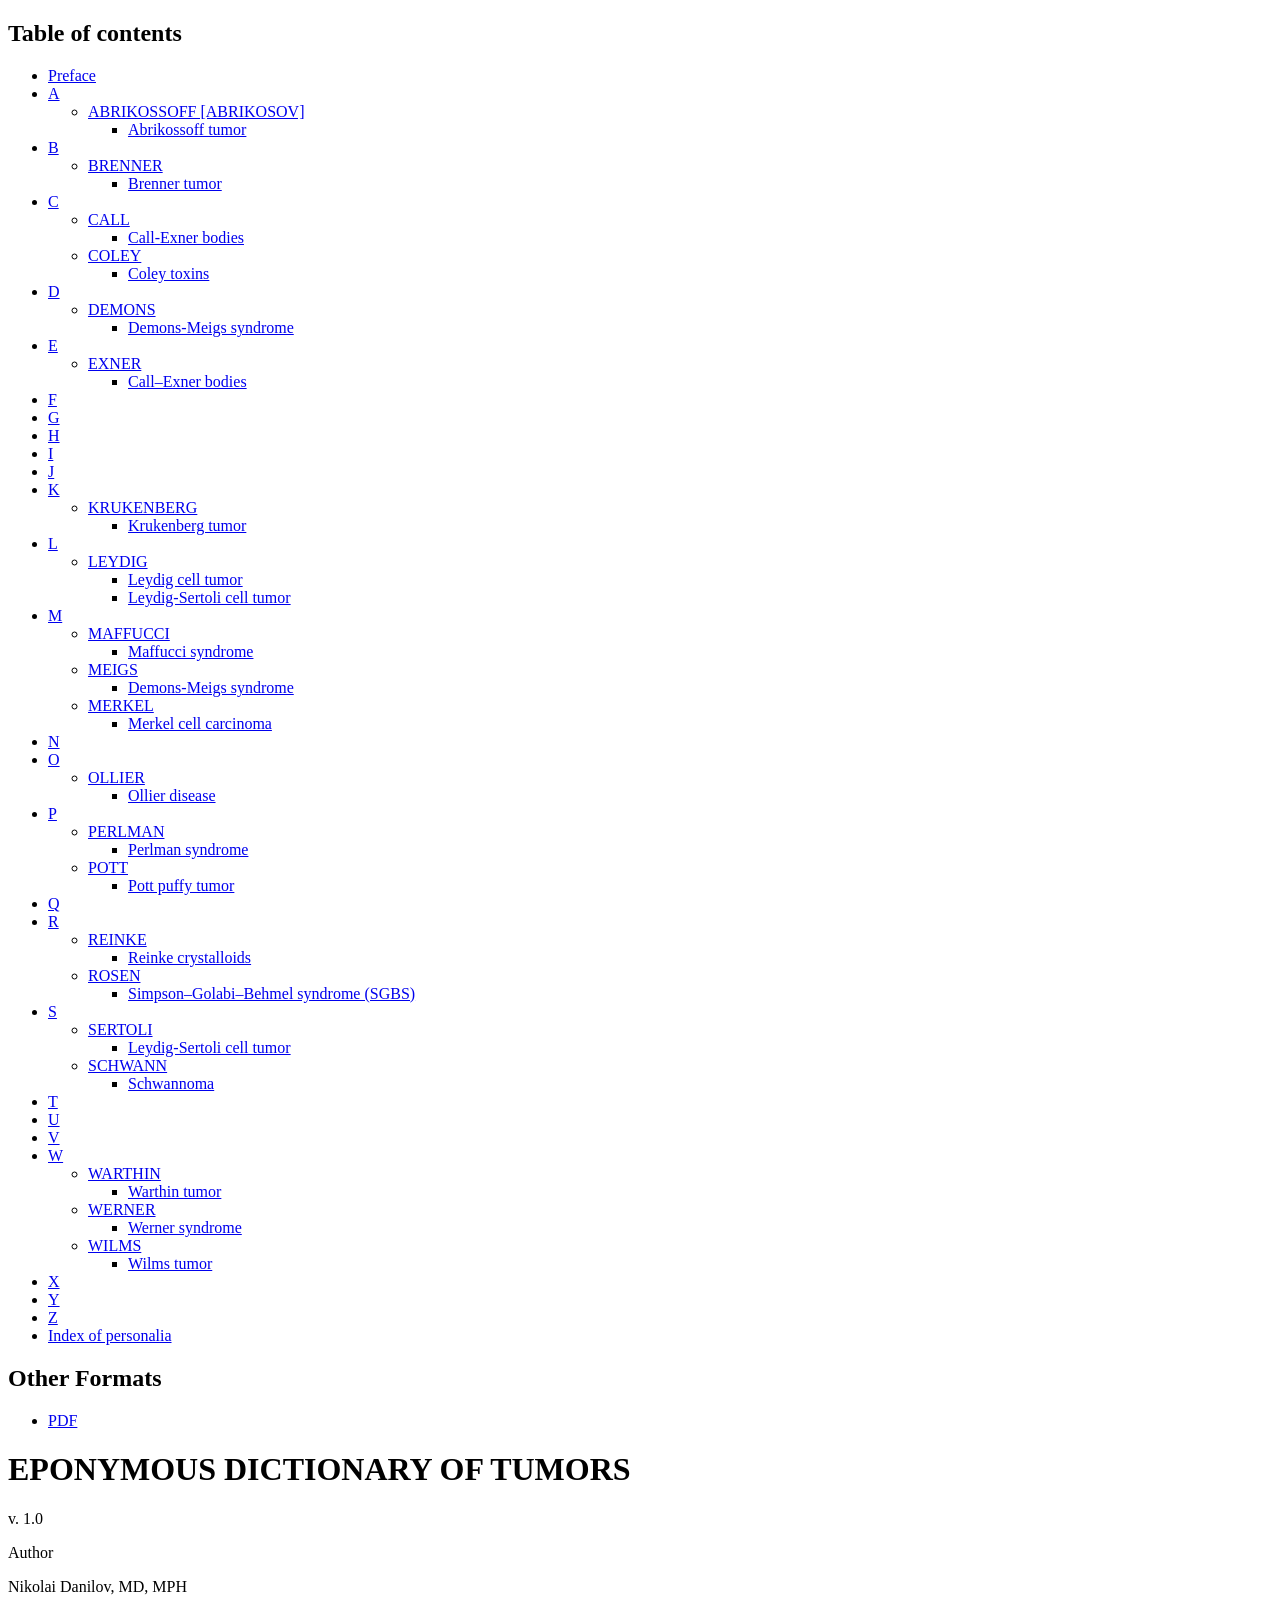
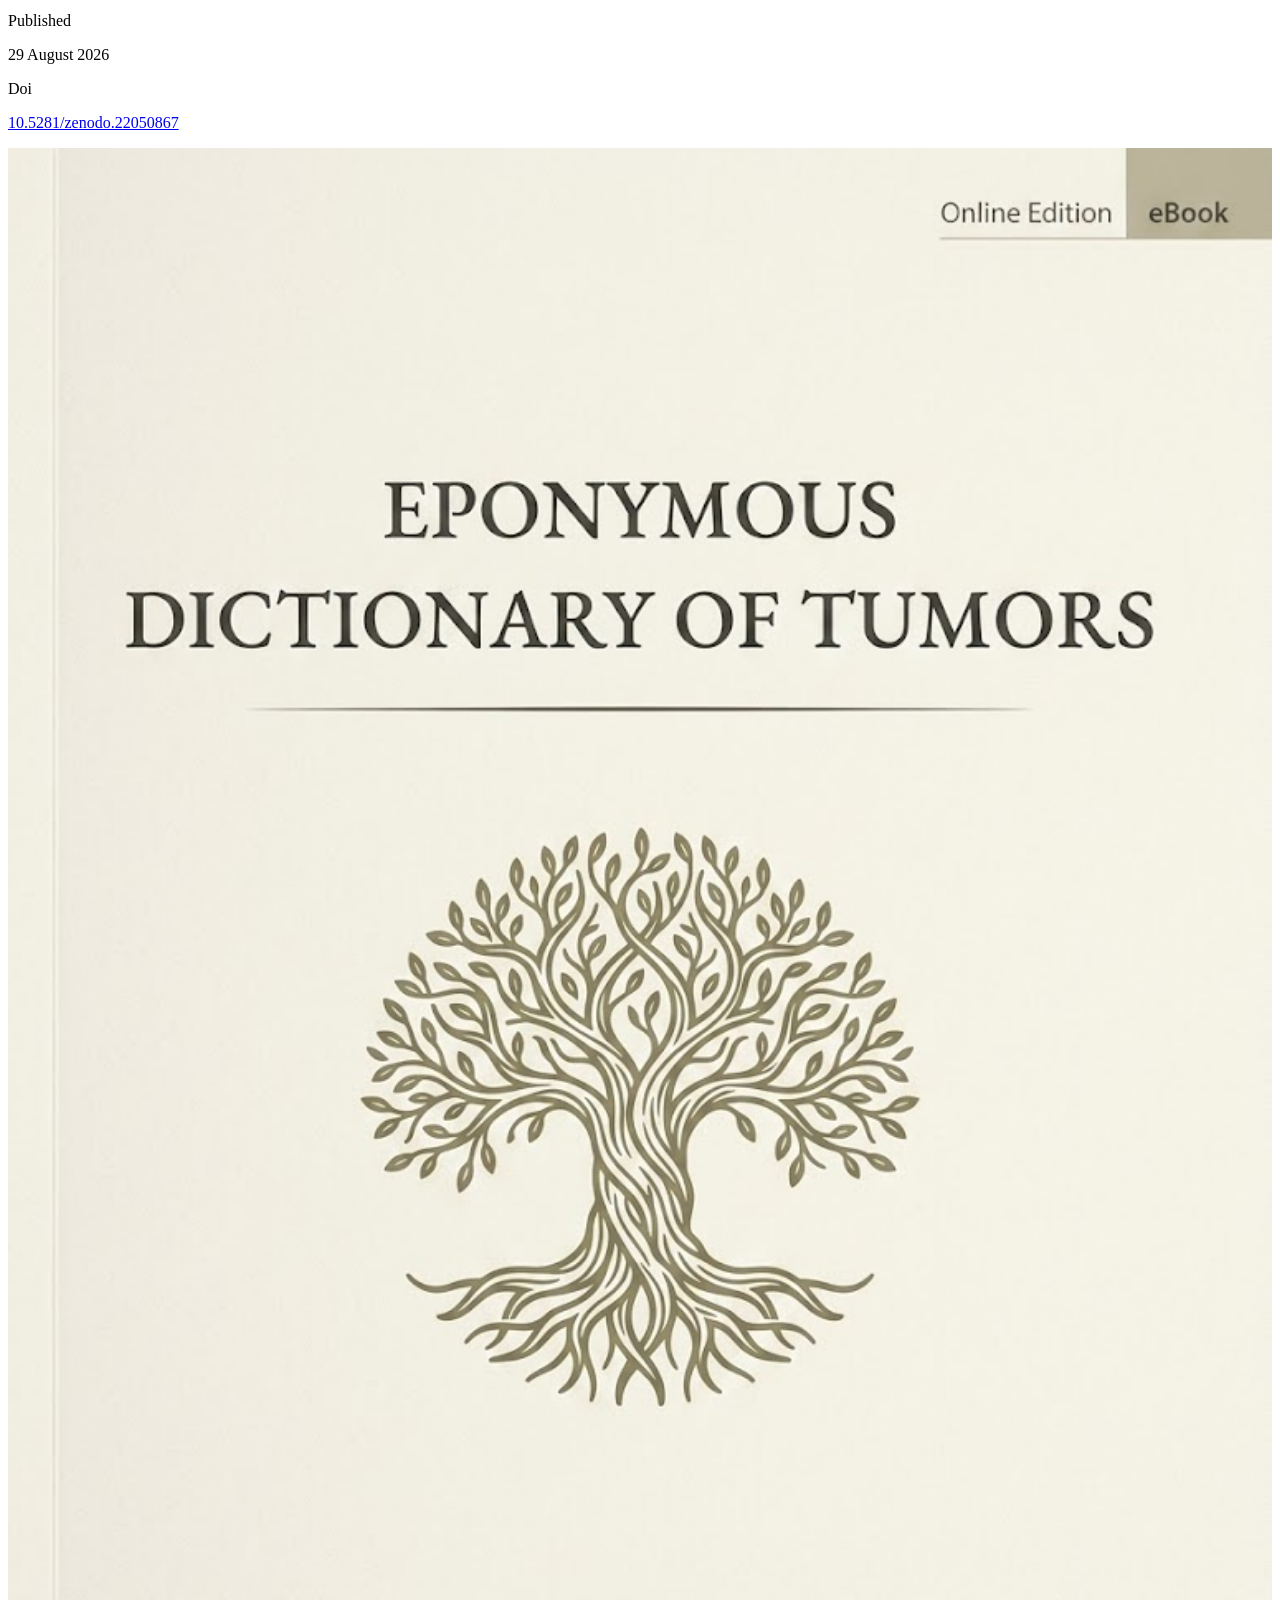
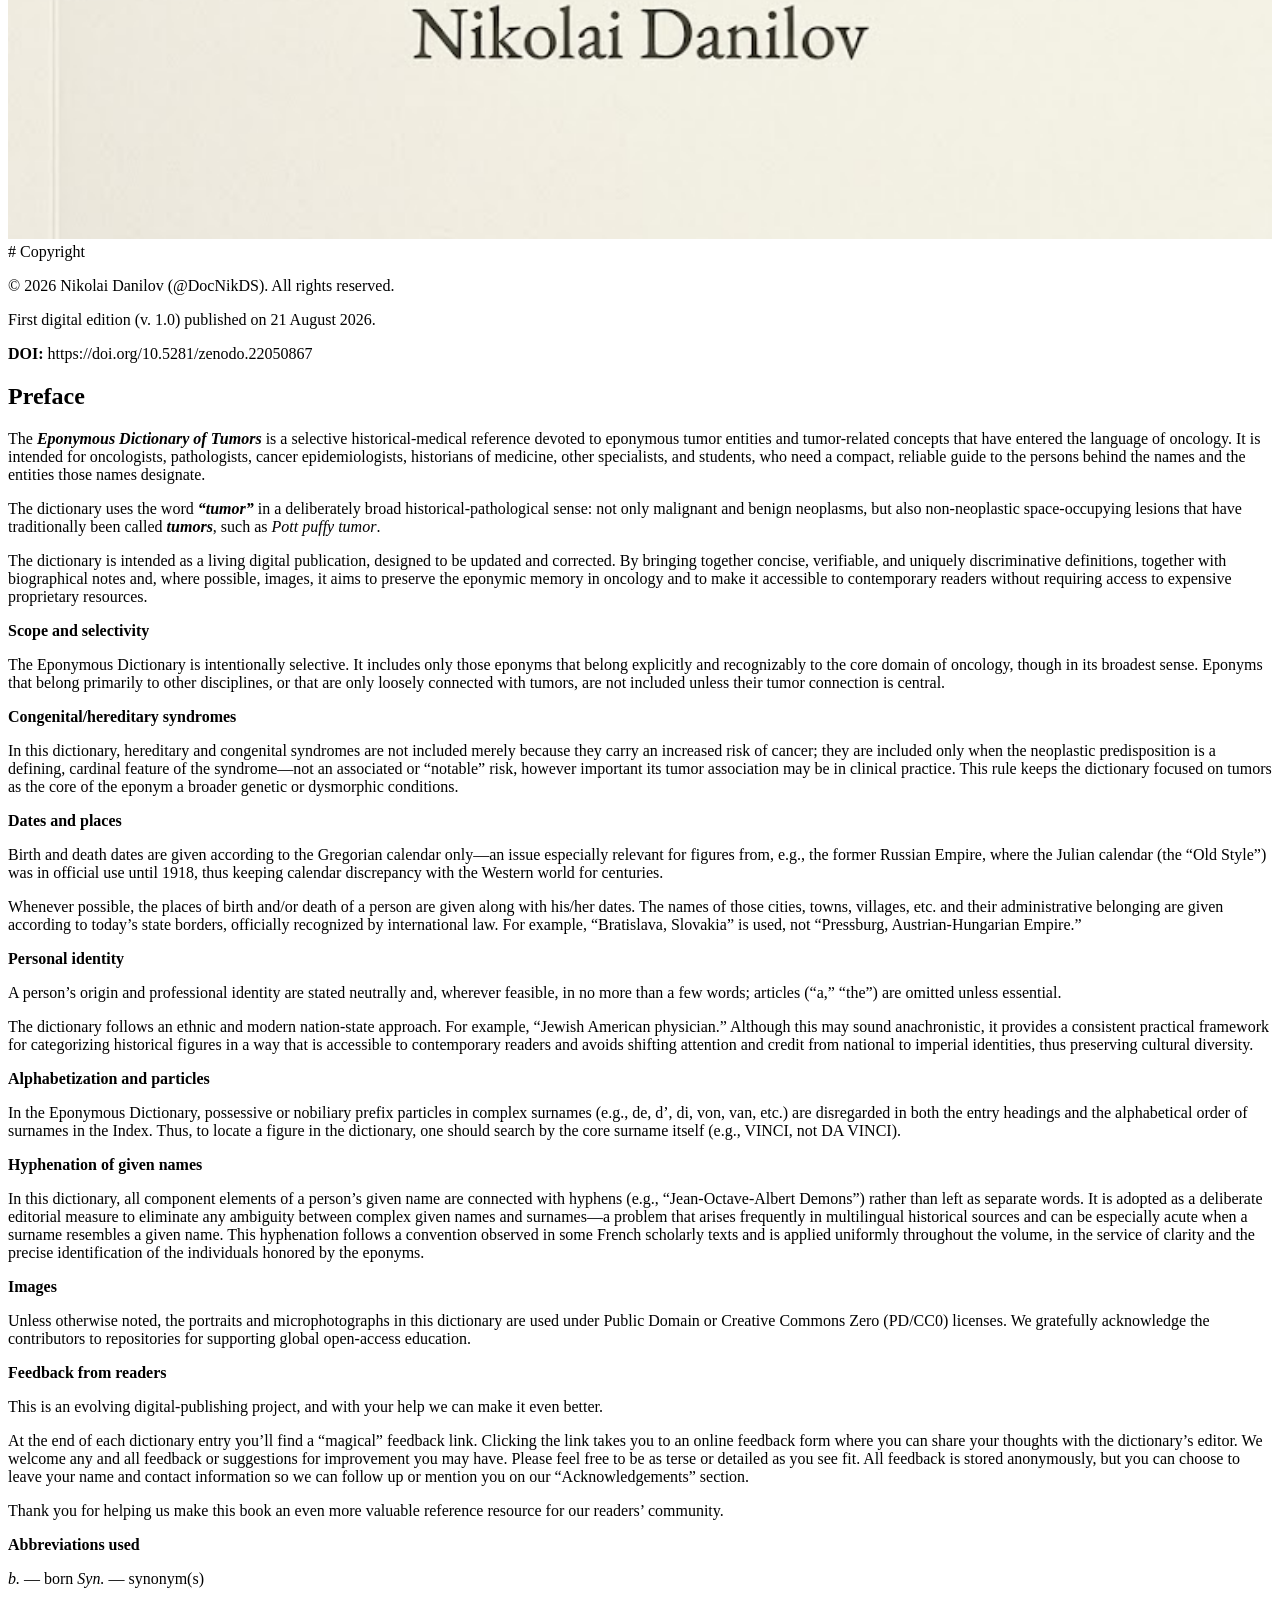
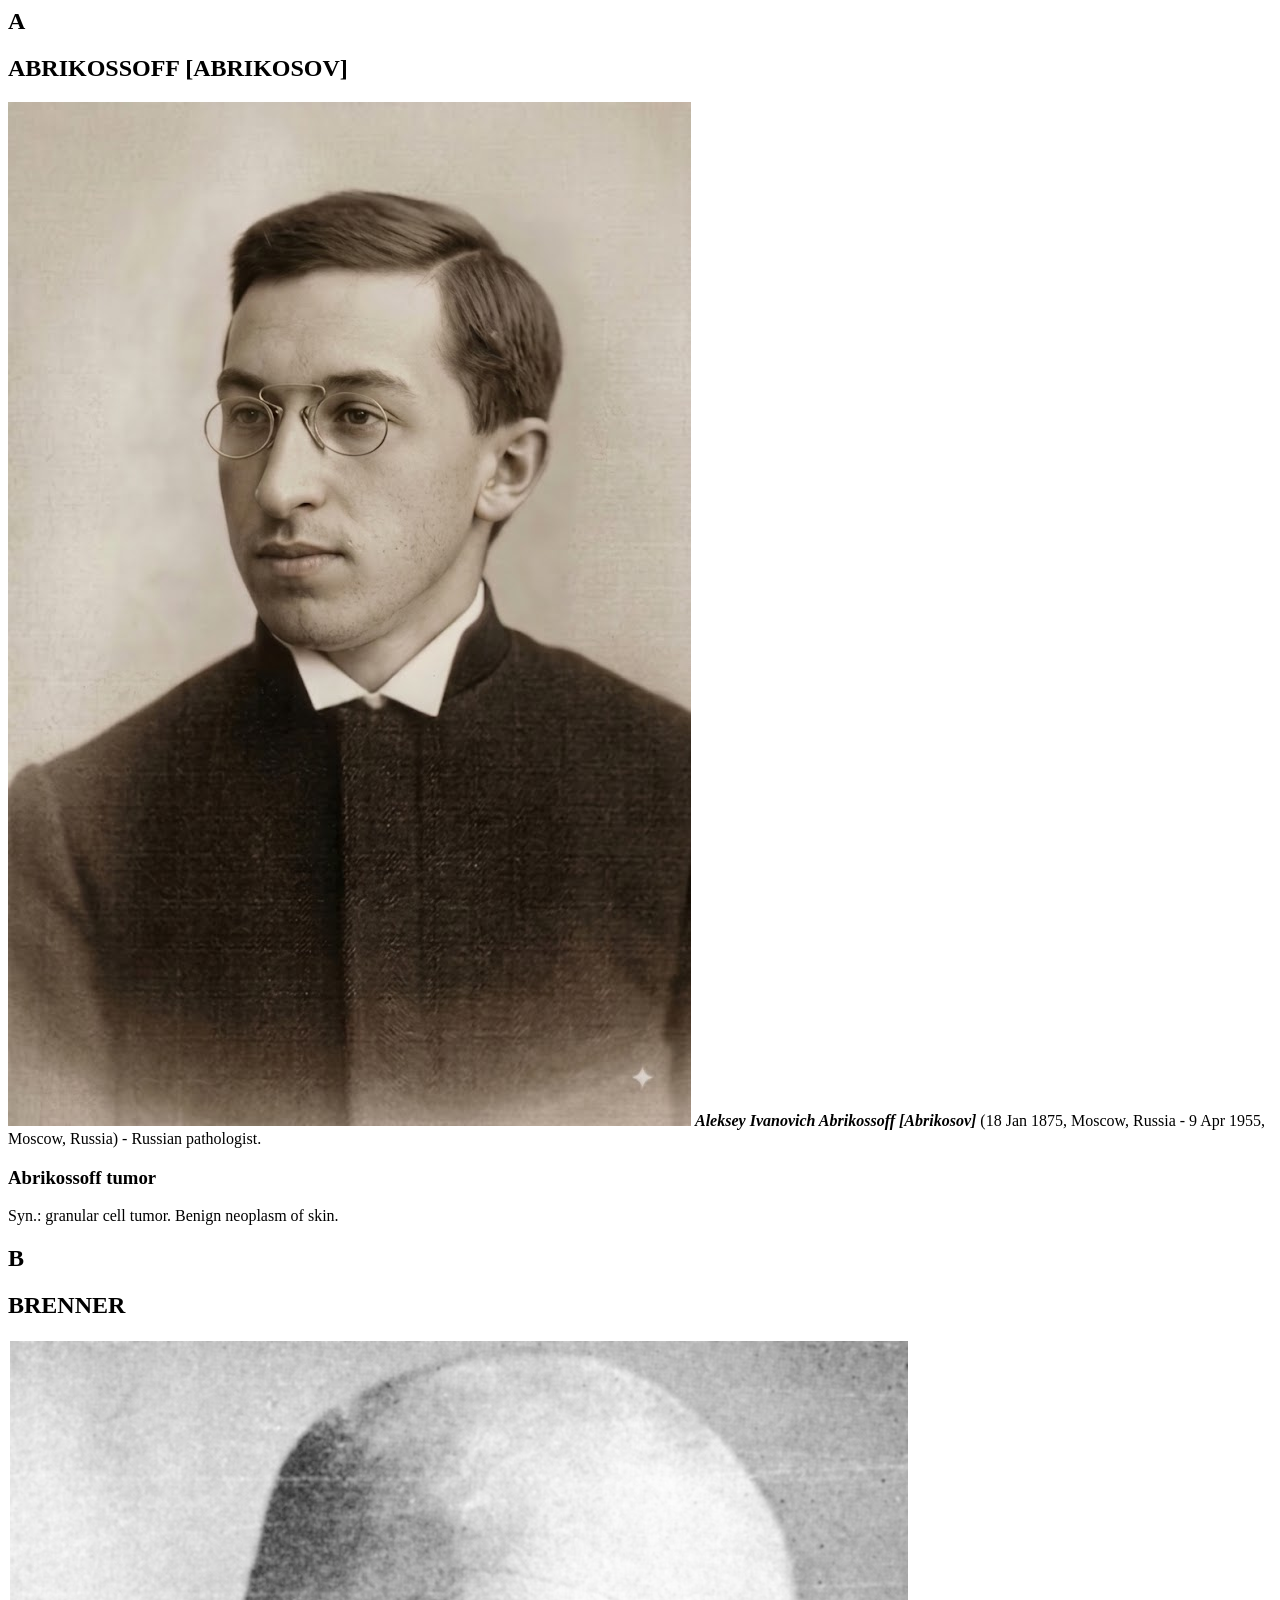
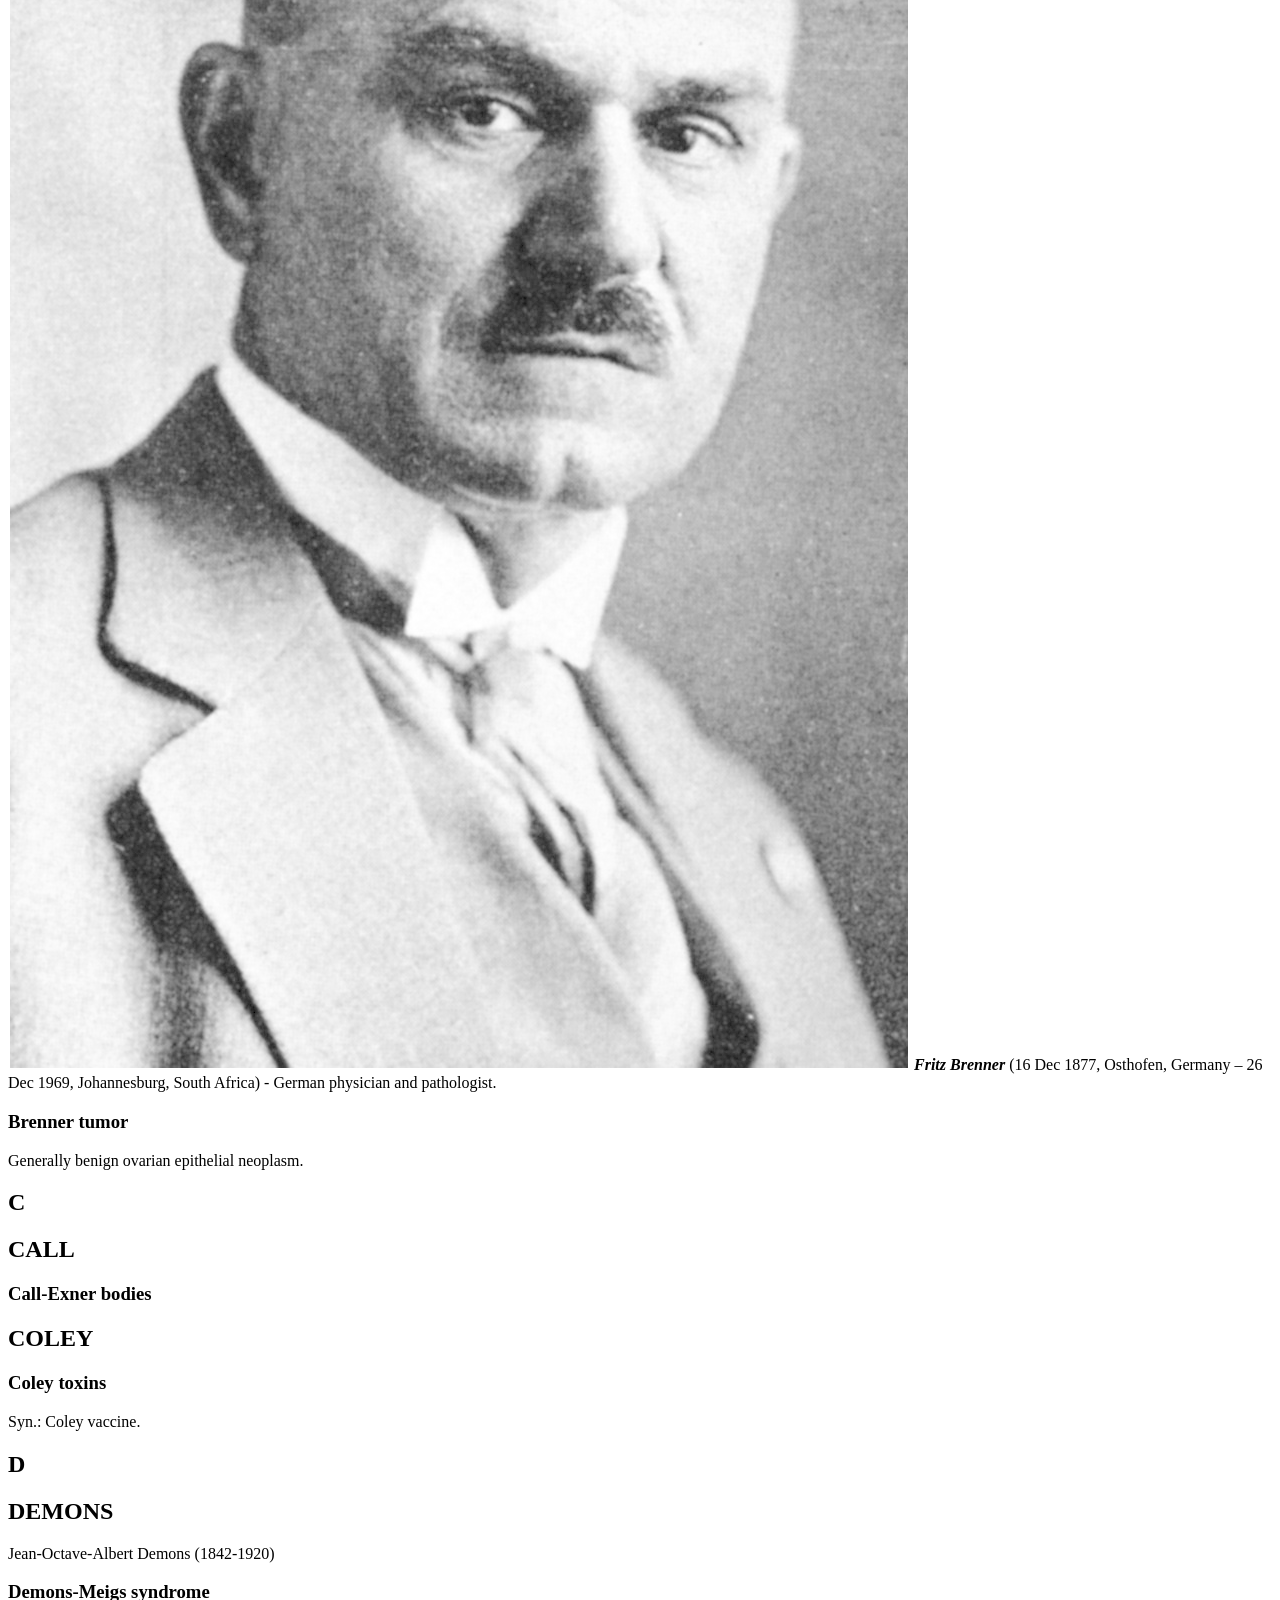
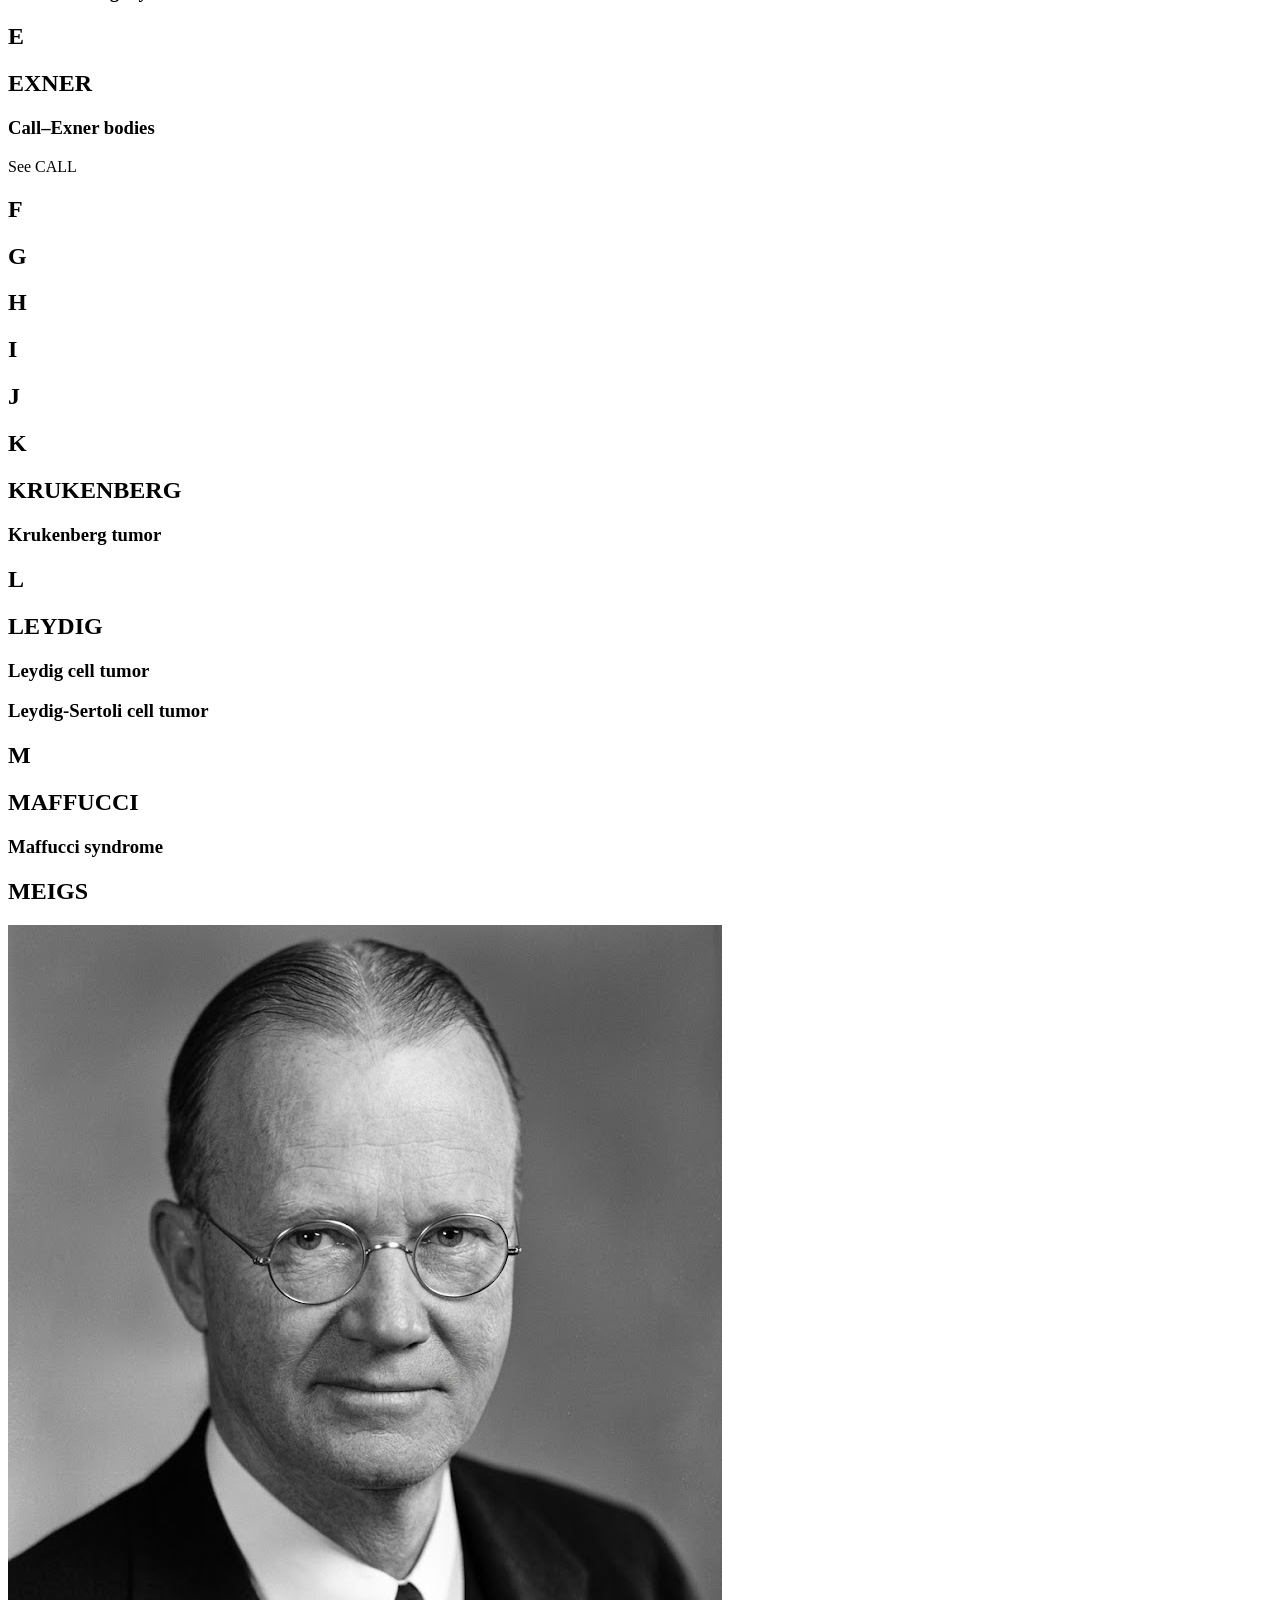
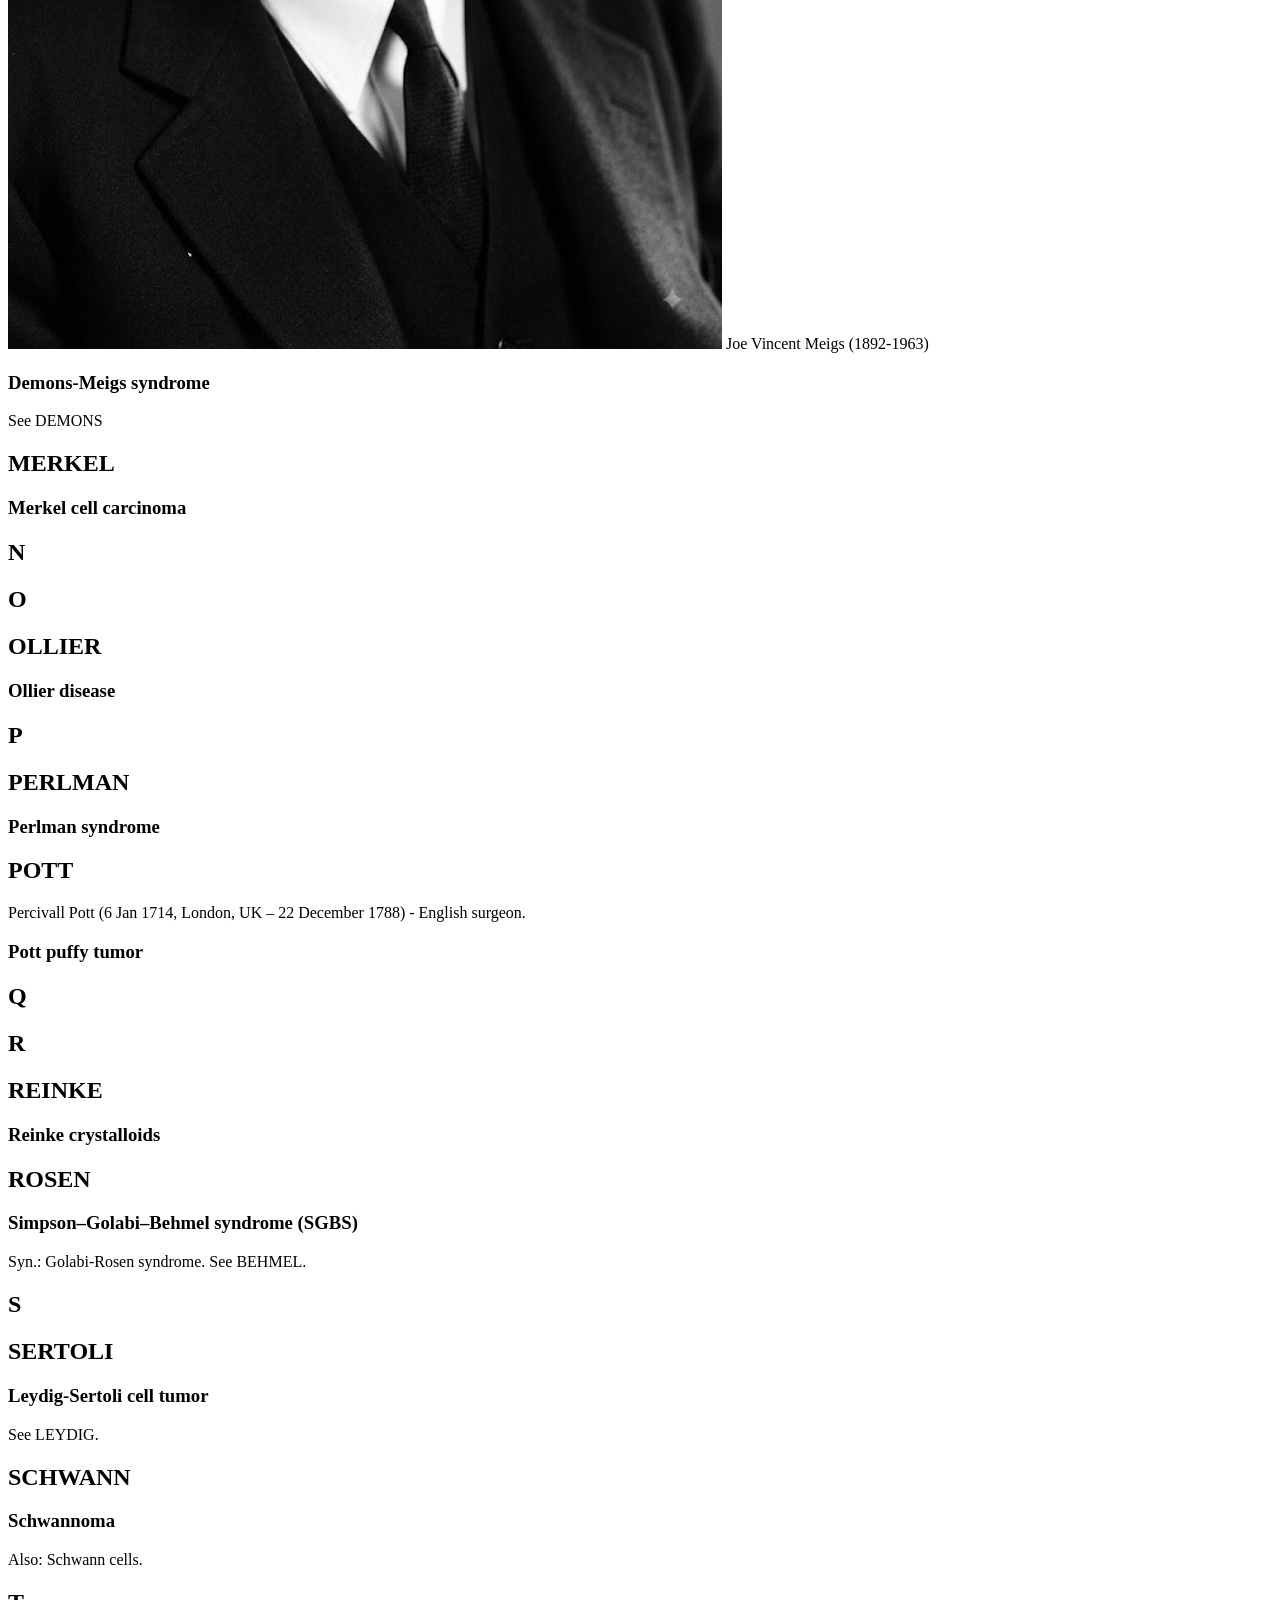
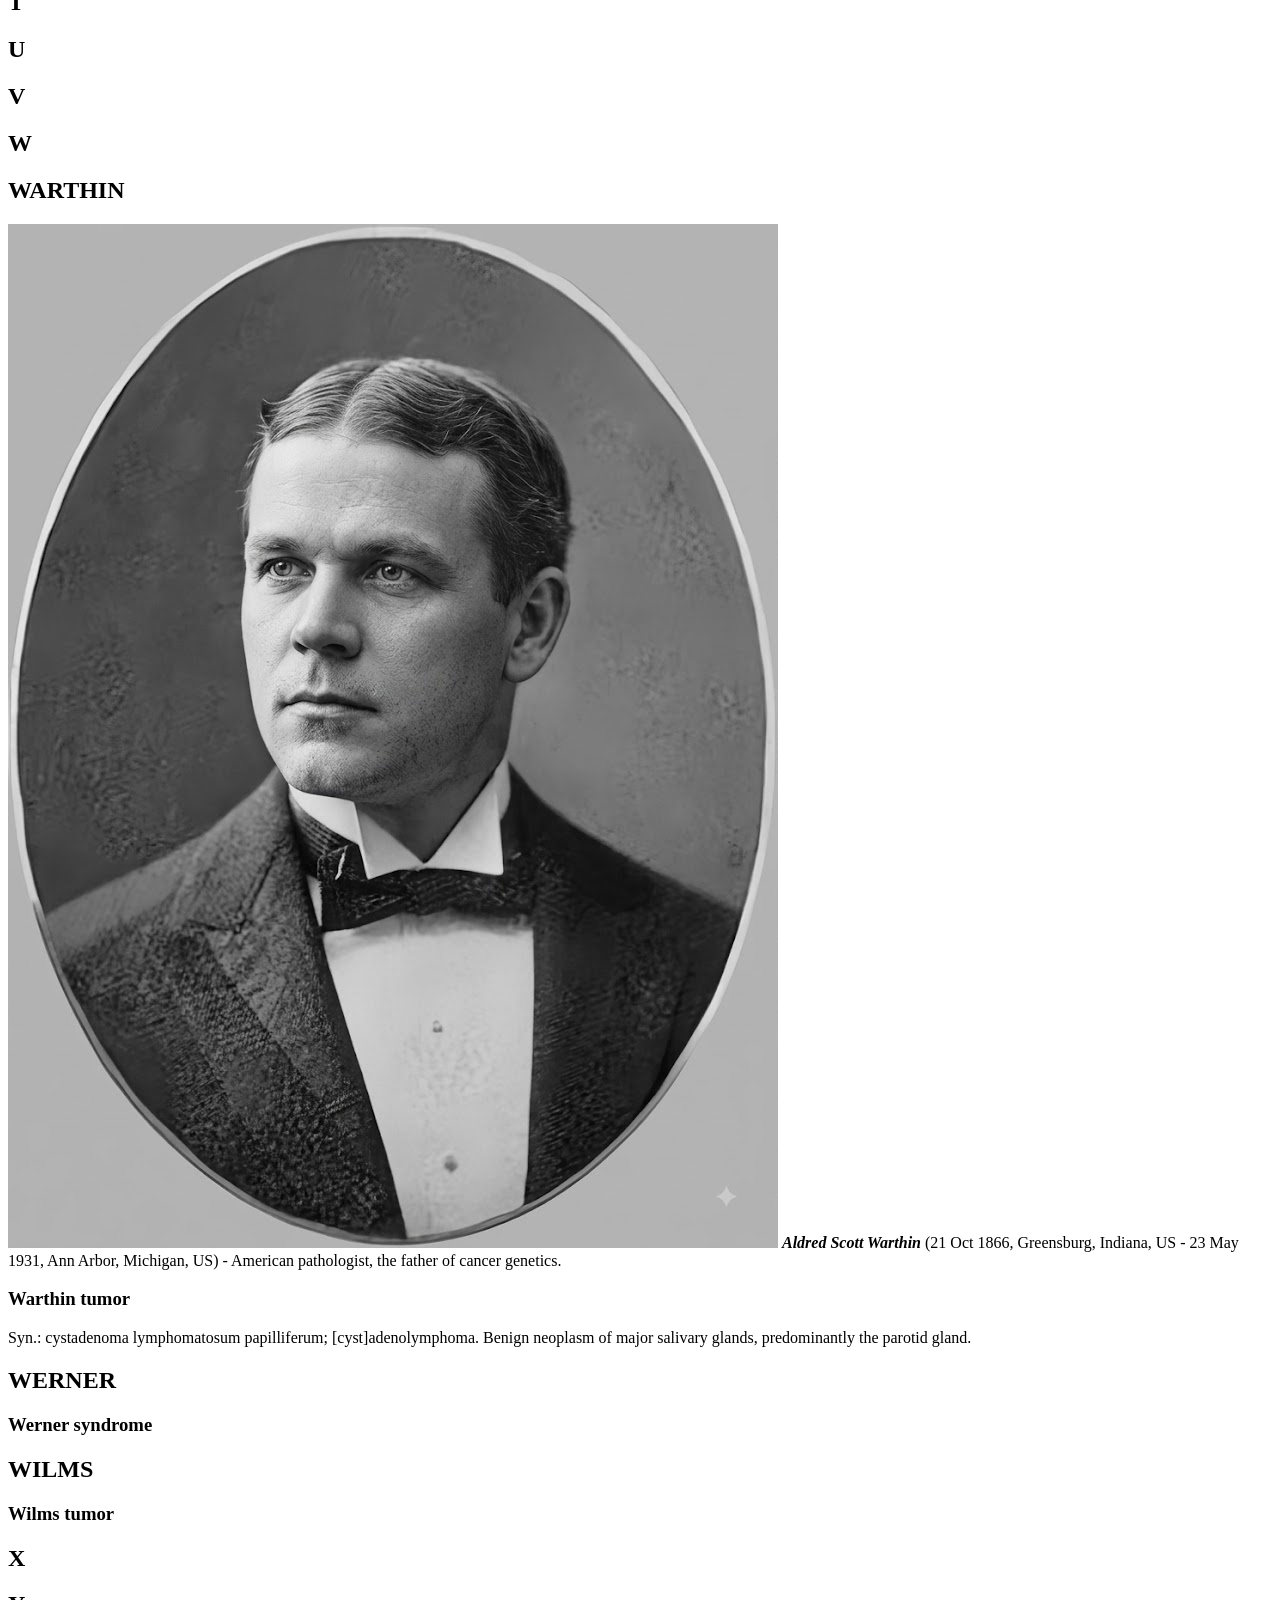
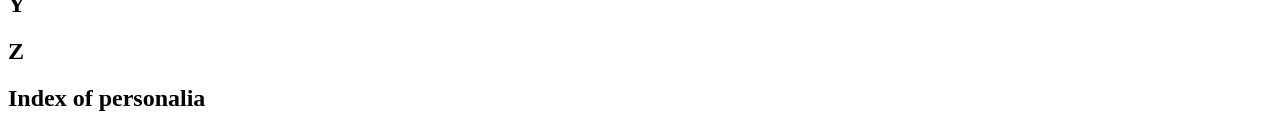
==== commit e4244160: "Move index.html into docs/ folder" ====
--- a/docs/index.html
+++ b/docs/index.html
@@ -7,7 +7,7 @@
 <meta name="viewport" content="width=device-width, initial-scale=1.0, user-scalable=yes">
 
 <meta name="author" content="Nikolai Danilov, MD, MPH">
-<meta name="dcterms.date" content="2026-08-27">
+<meta name="dcterms.date" content="2026-08-29">
 
 <title>EPONYMOUS DICTIONARY OF TUMORS</title>
 <style>
@@ -216,7 +216,7 @@
     <div>
     <div class="quarto-title-meta-heading">Published</div>
     <div class="quarto-title-meta-contents">
-      <p class="date">27 August 2026</p>
+      <p class="date">29 August 2026</p>
     </div>
   </div>
   
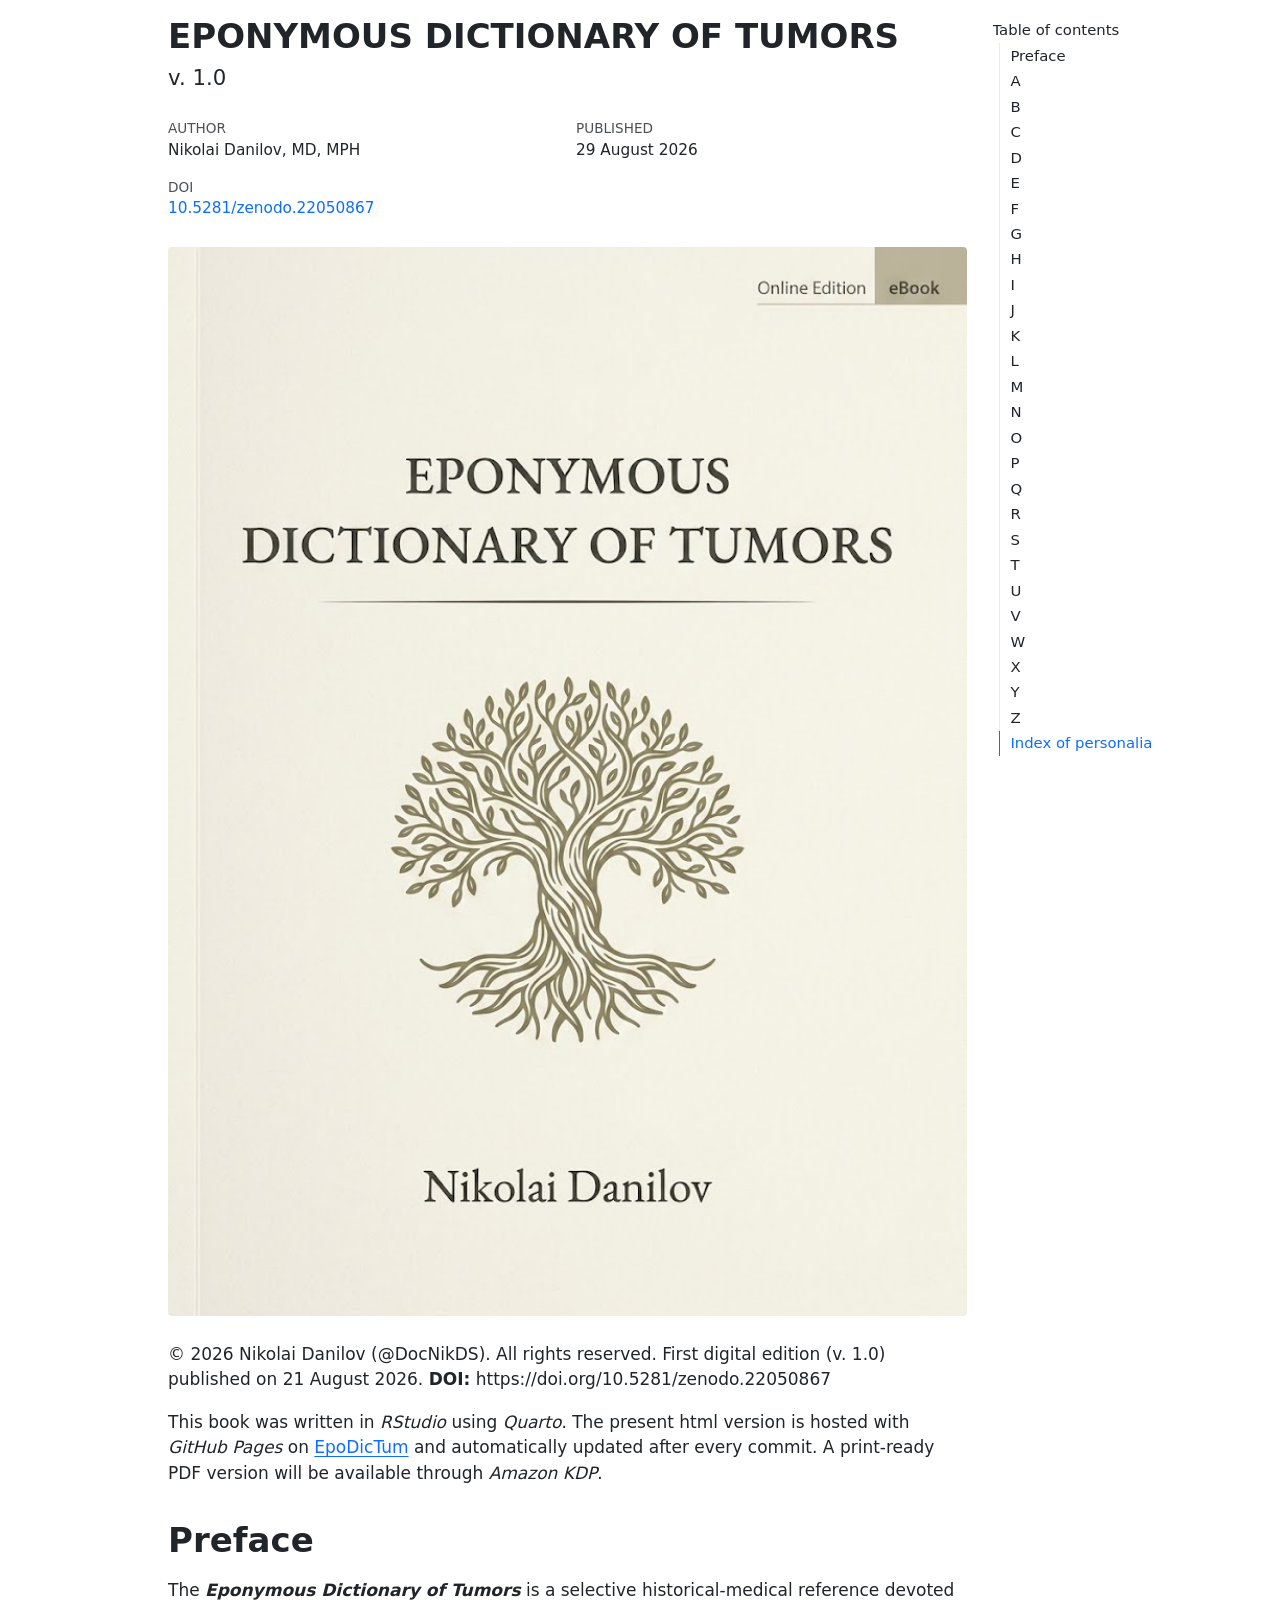
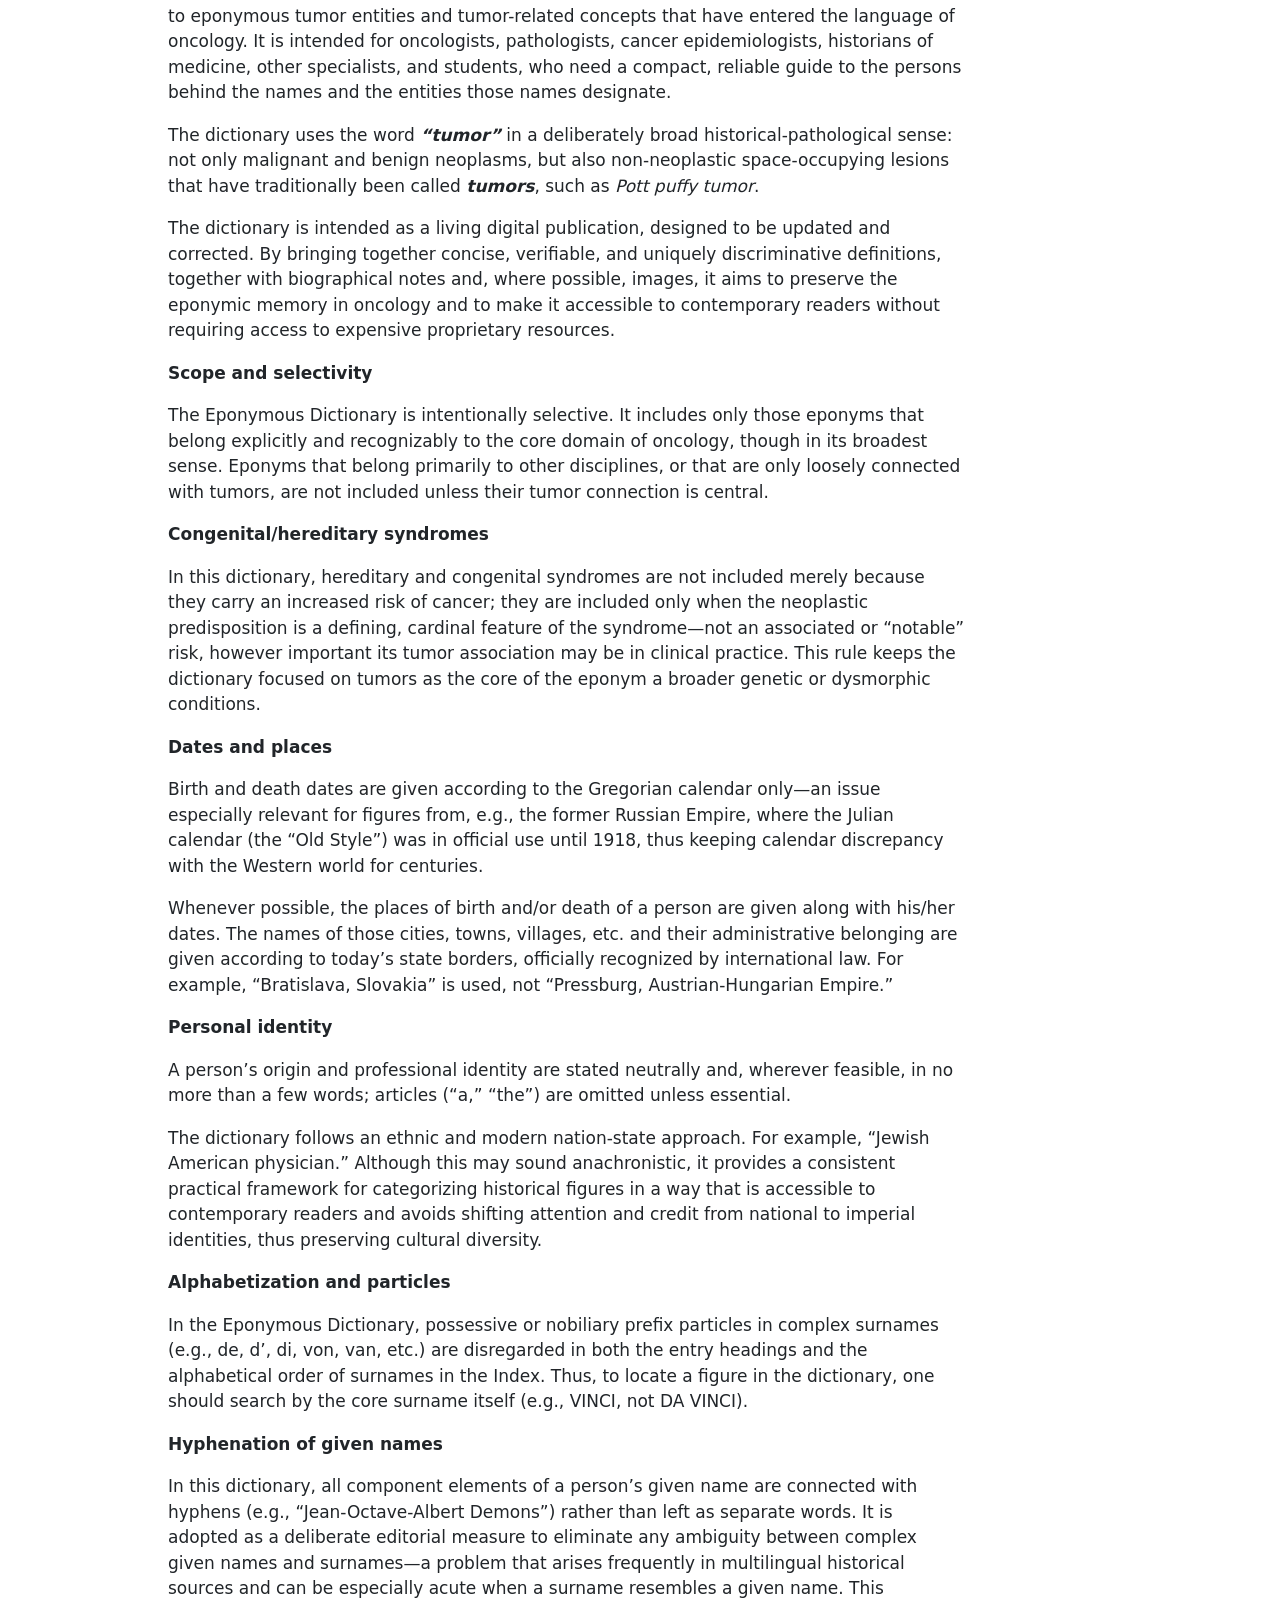
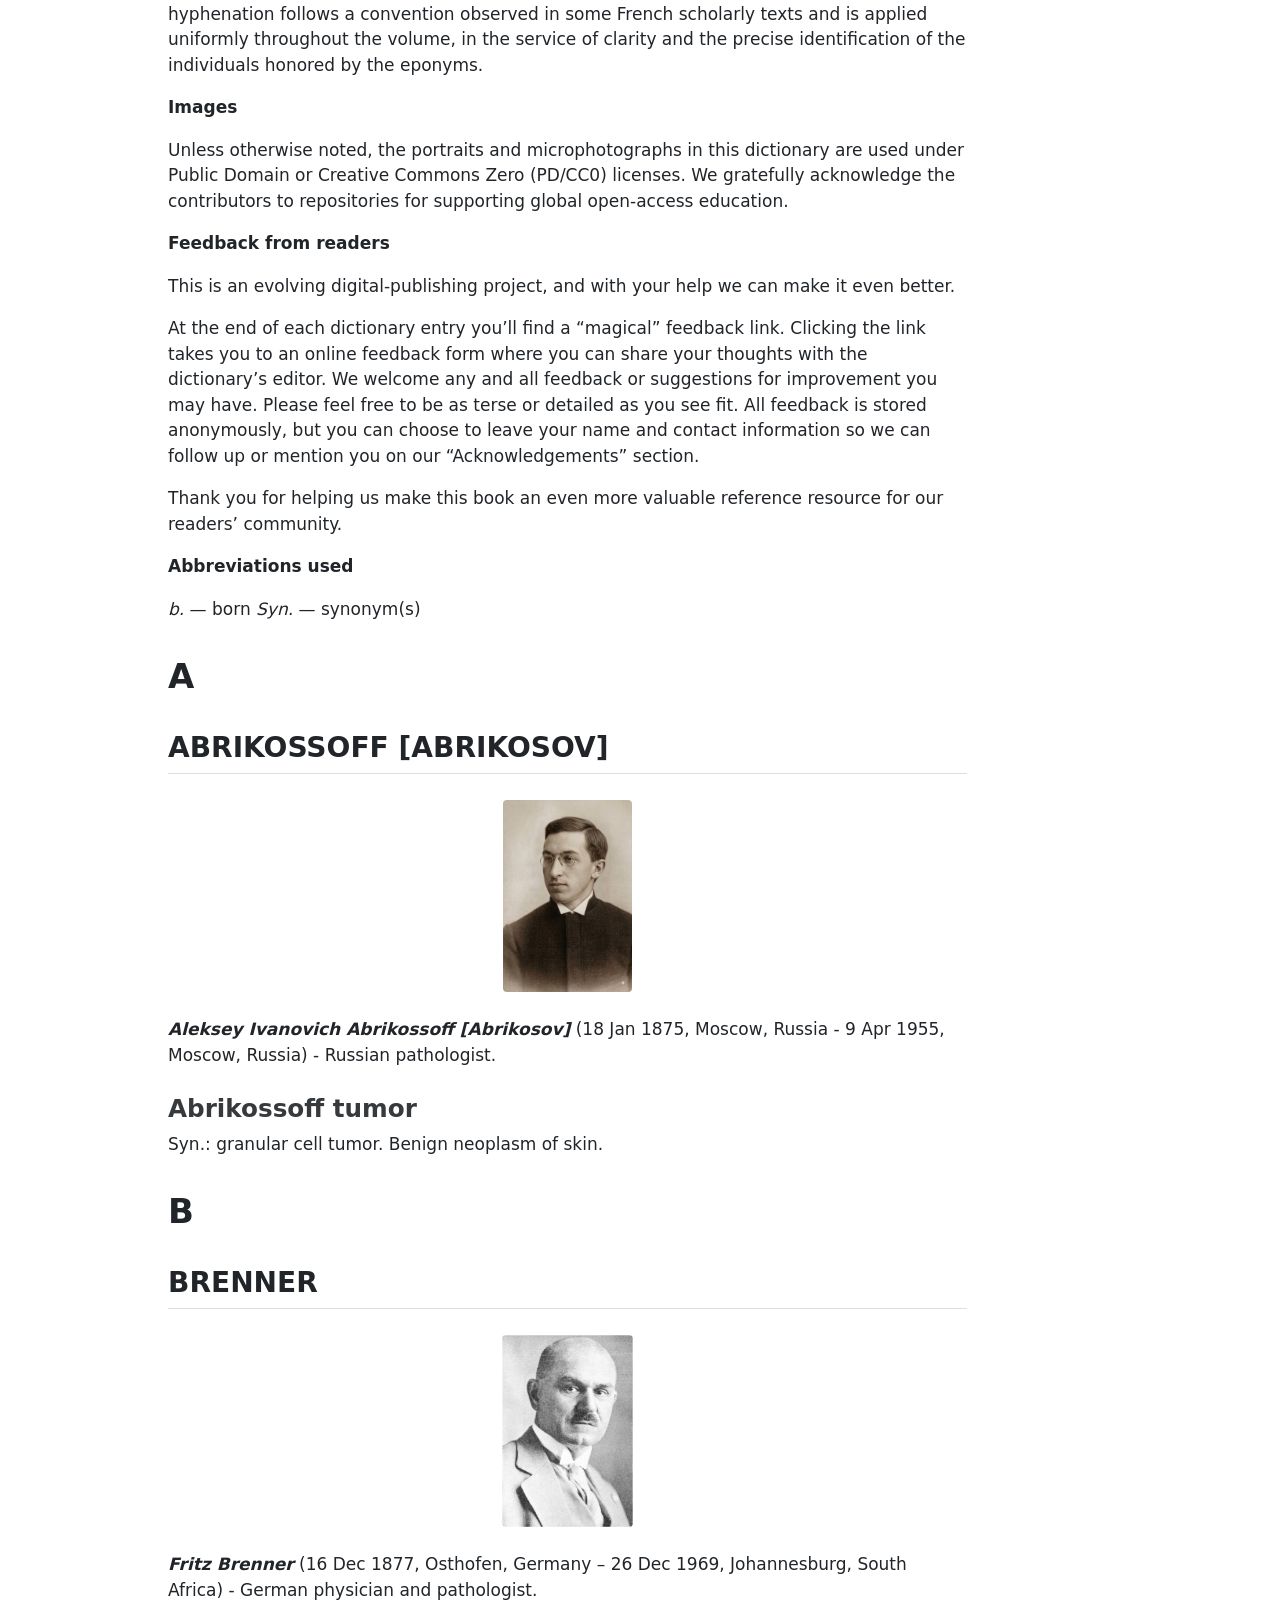
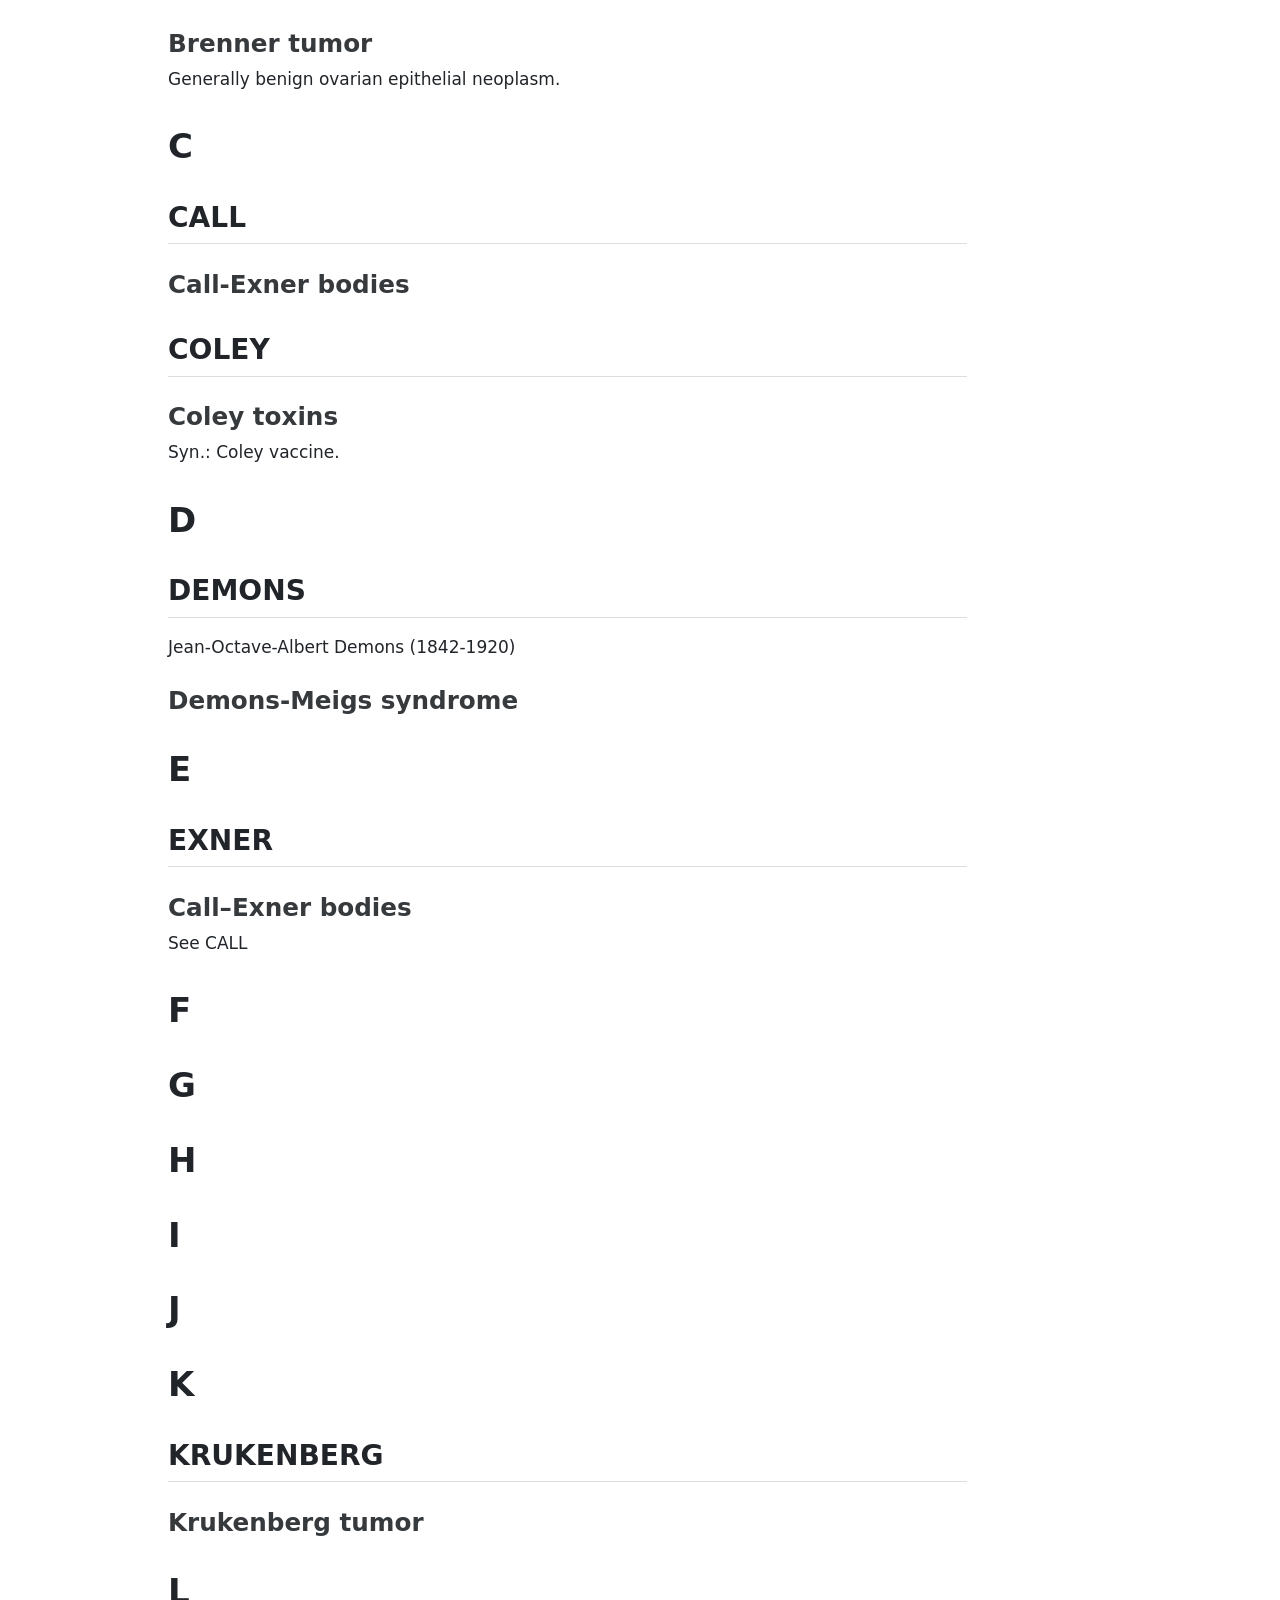
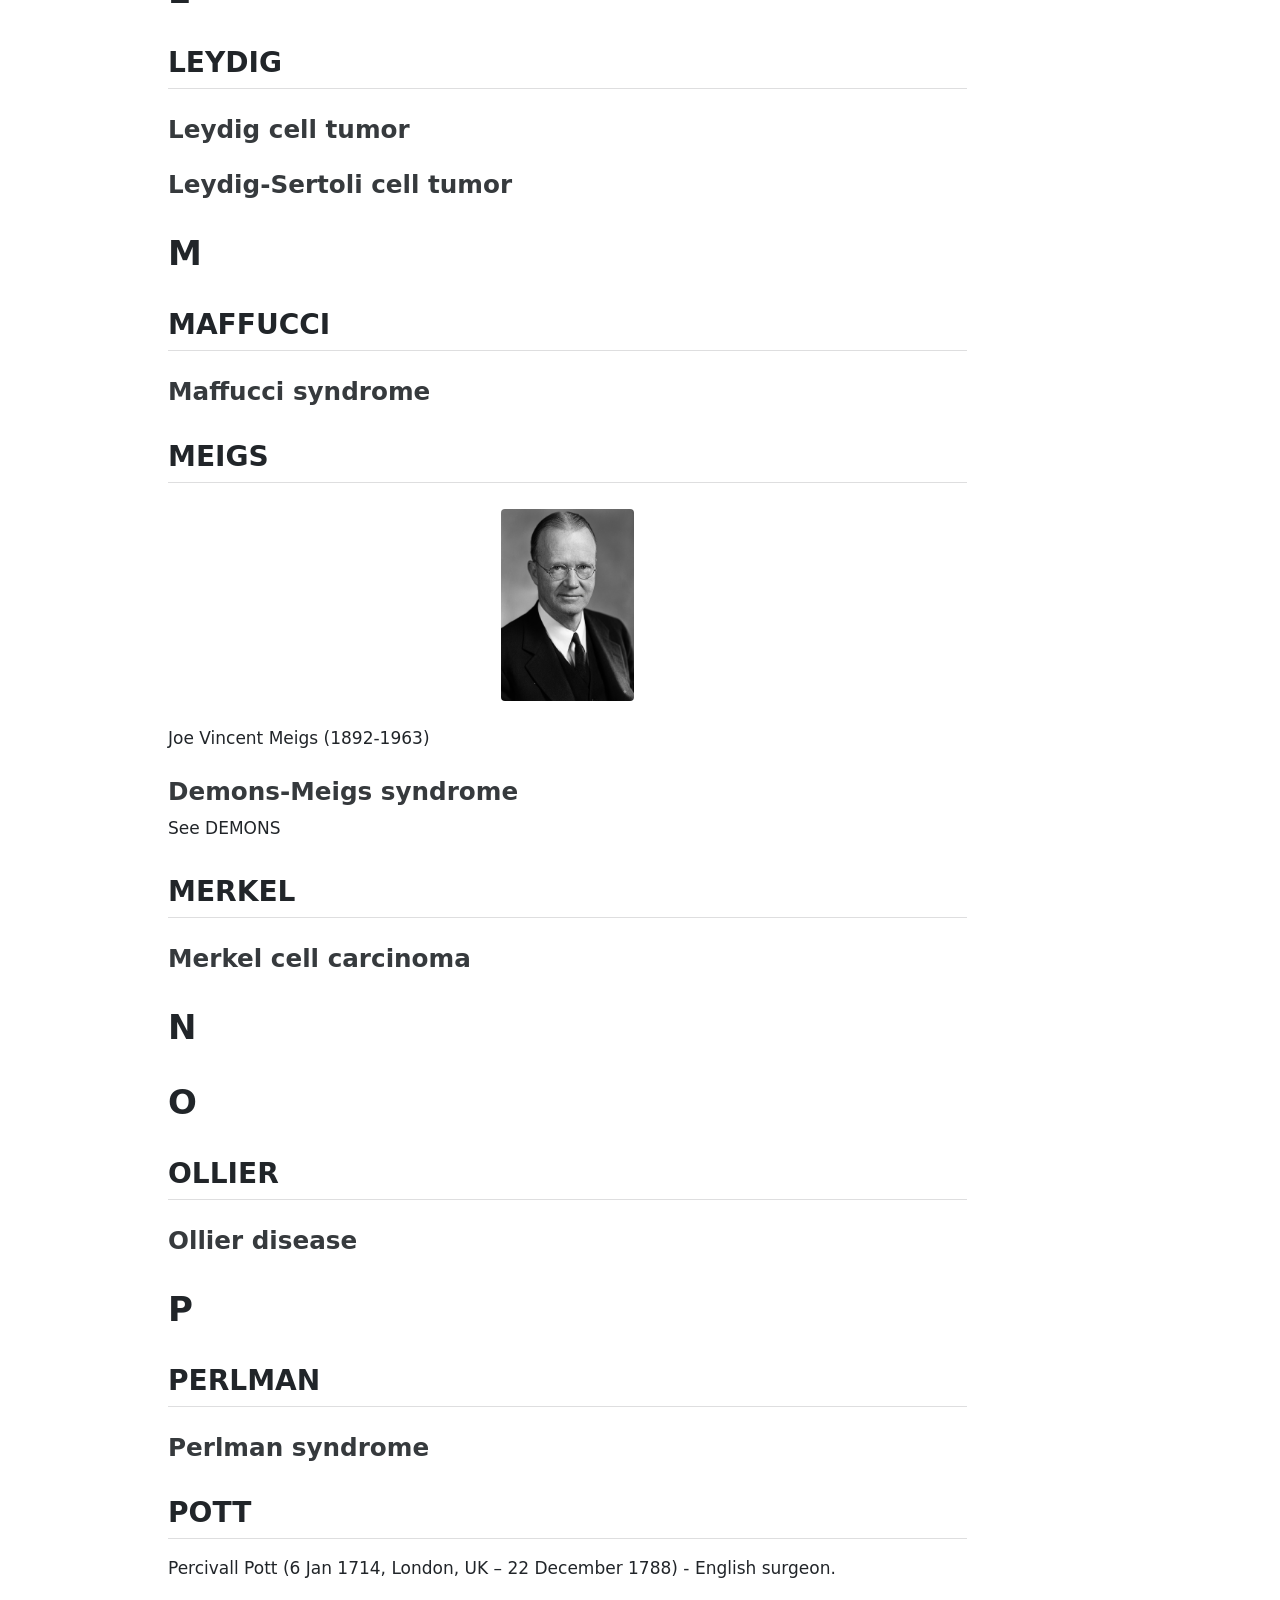
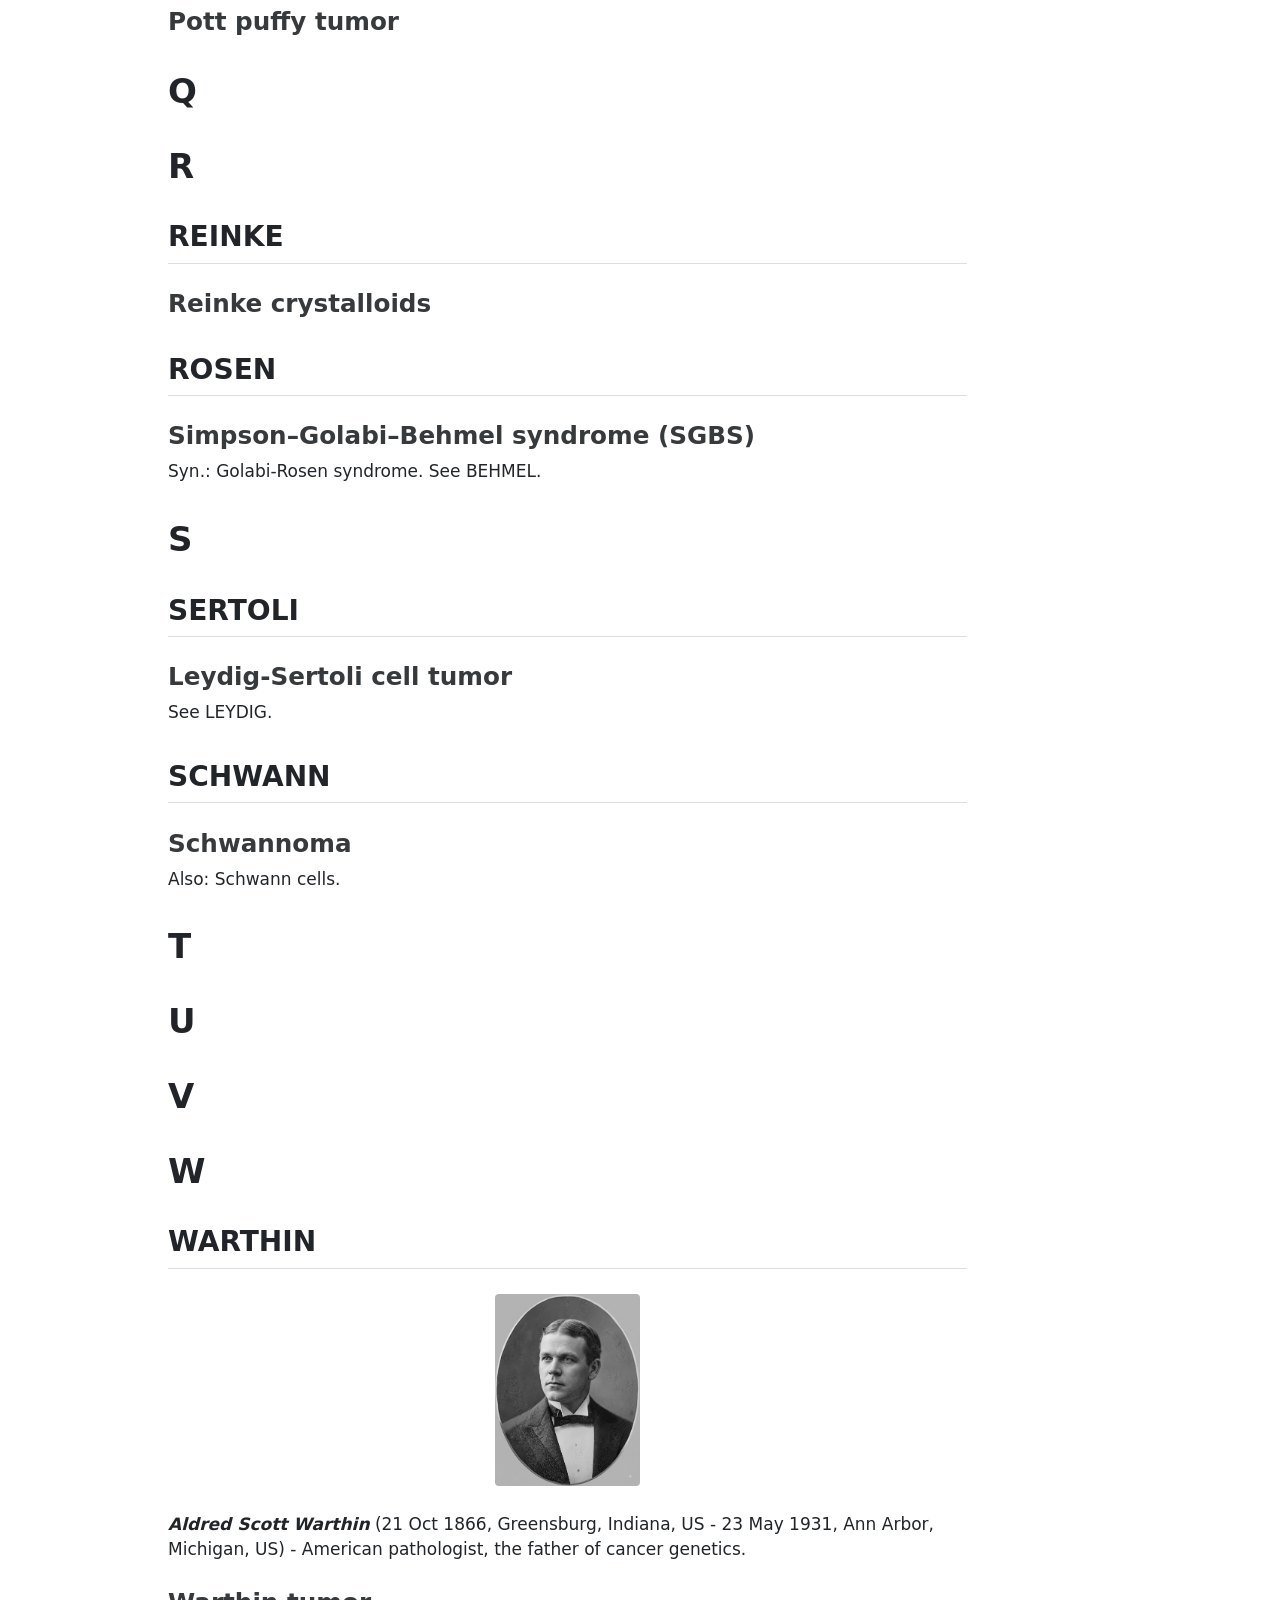
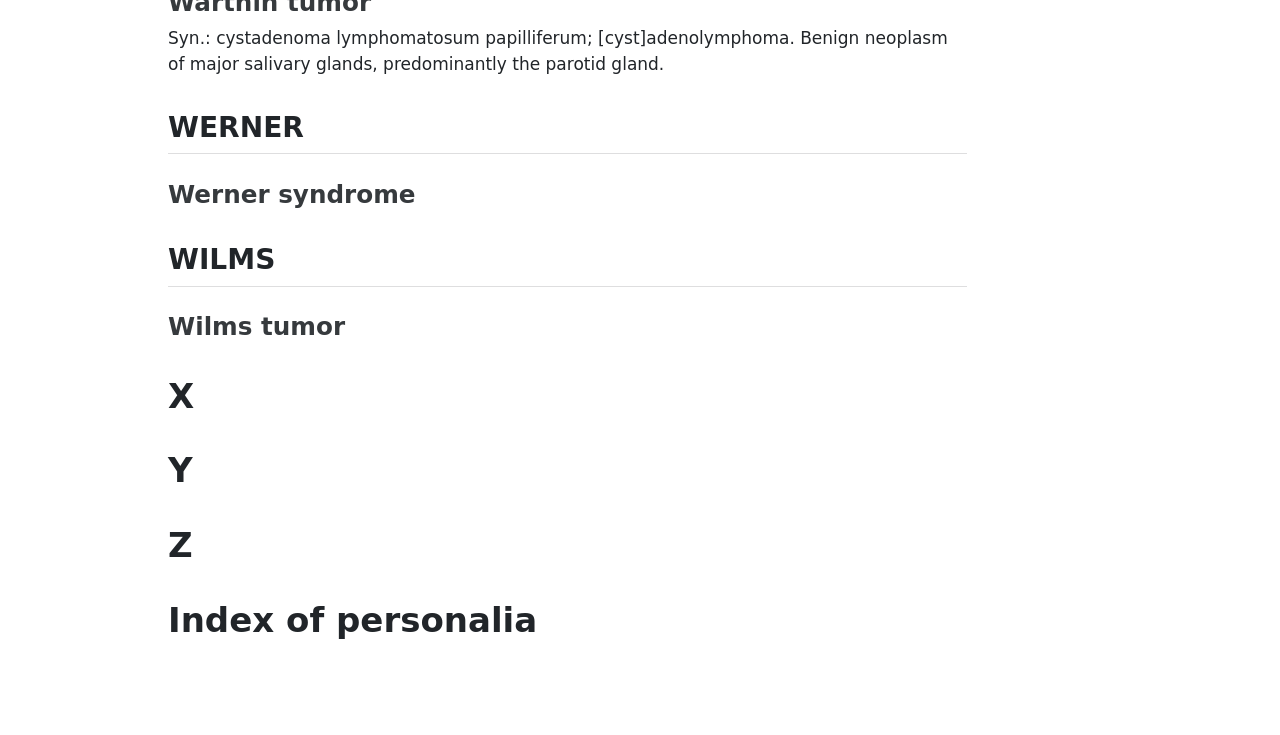
==== commit 11b33057: "Add note about future Amazon KDP PDF version" ====
--- a/docs/index.html
+++ b/docs/index.html
@@ -236,10 +236,8 @@
 </header>
 
 
-<p><img src="images/cover.png" class="img-fluid" style="width:100.0%"> # Copyright</p>
-<p>© 2026 Nikolai Danilov (<span class="citation" data-cites="DocNikDS">@DocNikDS</span>). All rights reserved.</p>
-<p>First digital edition (v. 1.0) published on 21 August 2026.</p>
-<p><strong>DOI:</strong> https://doi.org/10.5281/zenodo.22050867</p>
+<p><img src="images/cover.png" class="img-fluid" style="width:100.0%"> © 2026 Nikolai Danilov (<span class="citation" data-cites="DocNikDS">@DocNikDS</span>). All rights reserved. First digital edition (v. 1.0) published on 21 August 2026. <strong>DOI:</strong> https://doi.org/10.5281/zenodo.22050867</p>
+<p>This book was written in <em>RStudio</em> using <em>Quarto</em>. The present html version is hosted with <em>GitHub Pages</em> on <a href="https://github.com/DocNikDS/EpoDicTum">EpoDicTum</a> and automatically updated after every commit. A print-ready PDF version will be available through <em>Amazon KDP</em>.</p>
 <section id="preface" class="level1">
 <h1>Preface</h1>
 <p>The <strong><em>Eponymous Dictionary of Tumors</em></strong> is a selective historical-medical reference devoted to eponymous tumor entities and tumor-related concepts that have entered the language of oncology. It is intended for oncologists, pathologists, cancer epidemiologists, historians of medicine, other specialists, and students, who need a compact, reliable guide to the persons behind the names and the entities those names designate.</p>
--- a/docs/EpoDicTum_files/libs/quarto-html/tippy.css
+++ b/docs/EpoDicTum_files/libs/quarto-html/tippy.css
@@ -0,0 +1 @@
+.tippy-box[data-animation=fade][data-state=hidden]{opacity:0}[data-tippy-root]{max-width:calc(100vw - 10px)}.tippy-box{position:relative;background-color:#333;color:#fff;border-radius:4px;font-size:14px;line-height:1.4;white-space:normal;outline:0;transition-property:transform,visibility,opacity}.tippy-box[data-placement^=top]>.tippy-arrow{bottom:0}.tippy-box[data-placement^=top]>.tippy-arrow:before{bottom:-7px;left:0;border-width:8px 8px 0;border-top-color:initial;transform-origin:center top}.tippy-box[data-placement^=bottom]>.tippy-arrow{top:0}.tippy-box[data-placement^=bottom]>.tippy-arrow:before{top:-7px;left:0;border-width:0 8px 8px;border-bottom-color:initial;transform-origin:center bottom}.tippy-box[data-placement^=left]>.tippy-arrow{right:0}.tippy-box[data-placement^=left]>.tippy-arrow:before{border-width:8px 0 8px 8px;border-left-color:initial;right:-7px;transform-origin:center left}.tippy-box[data-placement^=right]>.tippy-arrow{left:0}.tippy-box[data-placement^=right]>.tippy-arrow:before{left:-7px;border-width:8px 8px 8px 0;border-right-color:initial;transform-origin:center right}.tippy-box[data-inertia][data-state=visible]{transition-timing-function:cubic-bezier(.54,1.5,.38,1.11)}.tippy-arrow{width:16px;height:16px;color:#333}.tippy-arrow:before{content:"";position:absolute;border-color:transparent;border-style:solid}.tippy-content{position:relative;padding:5px 9px;z-index:1}
--- a/docs/EpoDicTum_files/libs/quarto-html/quarto-syntax-highlighting-15634bcf2e68342d4ad2dfa704d543f6.css
+++ b/docs/EpoDicTum_files/libs/quarto-html/quarto-syntax-highlighting-15634bcf2e68342d4ad2dfa704d543f6.css
@@ -0,0 +1,236 @@
+/* quarto syntax highlight colors */
+:root {
+  --quarto-hl-ot-color: #003B4F;
+  --quarto-hl-at-color: #657422;
+  --quarto-hl-ss-color: #20794D;
+  --quarto-hl-an-color: #5E5E5E;
+  --quarto-hl-fu-color: #4758AB;
+  --quarto-hl-st-color: #20794D;
+  --quarto-hl-cf-color: #003B4F;
+  --quarto-hl-op-color: #5E5E5E;
+  --quarto-hl-er-color: #AD0000;
+  --quarto-hl-bn-color: #AD0000;
+  --quarto-hl-al-color: #AD0000;
+  --quarto-hl-va-color: #111111;
+  --quarto-hl-bu-color: inherit;
+  --quarto-hl-ex-color: inherit;
+  --quarto-hl-pp-color: #AD0000;
+  --quarto-hl-in-color: #5E5E5E;
+  --quarto-hl-vs-color: #20794D;
+  --quarto-hl-wa-color: #5E5E5E;
+  --quarto-hl-do-color: #5E5E5E;
+  --quarto-hl-im-color: #00769E;
+  --quarto-hl-ch-color: #20794D;
+  --quarto-hl-dt-color: #AD0000;
+  --quarto-hl-fl-color: #AD0000;
+  --quarto-hl-co-color: #5E5E5E;
+  --quarto-hl-cv-color: #5E5E5E;
+  --quarto-hl-cn-color: #8f5902;
+  --quarto-hl-sc-color: #5E5E5E;
+  --quarto-hl-dv-color: #AD0000;
+  --quarto-hl-kw-color: #003B4F;
+}
+
+/* other quarto variables */
+:root {
+  --quarto-font-monospace: SFMono-Regular, Menlo, Monaco, Consolas, "Liberation Mono", "Courier New", monospace;
+}
+
+/* syntax highlight based on Pandoc's rules */
+pre > code.sourceCode > span {
+  color: #003B4F;
+}
+
+code.sourceCode > span {
+  color: #003B4F;
+}
+
+div.sourceCode,
+div.sourceCode pre.sourceCode {
+  color: #003B4F;
+}
+
+/* Normal */
+code span {
+  color: #003B4F;
+}
+
+/* Alert */
+code span.al {
+  color: #AD0000;
+  font-style: inherit;
+}
+
+/* Annotation */
+code span.an {
+  color: #5E5E5E;
+  font-style: inherit;
+}
+
+/* Attribute */
+code span.at {
+  color: #657422;
+  font-style: inherit;
+}
+
+/* BaseN */
+code span.bn {
+  color: #AD0000;
+  font-style: inherit;
+}
+
+/* BuiltIn */
+code span.bu {
+  font-style: inherit;
+}
+
+/* ControlFlow */
+code span.cf {
+  color: #003B4F;
+  font-weight: bold;
+  font-style: inherit;
+}
+
+/* Char */
+code span.ch {
+  color: #20794D;
+  font-style: inherit;
+}
+
+/* Constant */
+code span.cn {
+  color: #8f5902;
+  font-style: inherit;
+}
+
+/* Comment */
+code span.co {
+  color: #5E5E5E;
+  font-style: inherit;
+}
+
+/* CommentVar */
+code span.cv {
+  color: #5E5E5E;
+  font-style: italic;
+}
+
+/* Documentation */
+code span.do {
+  color: #5E5E5E;
+  font-style: italic;
+}
+
+/* DataType */
+code span.dt {
+  color: #AD0000;
+  font-style: inherit;
+}
+
+/* DecVal */
+code span.dv {
+  color: #AD0000;
+  font-style: inherit;
+}
+
+/* Error */
+code span.er {
+  color: #AD0000;
+  font-style: inherit;
+}
+
+/* Extension */
+code span.ex {
+  font-style: inherit;
+}
+
+/* Float */
+code span.fl {
+  color: #AD0000;
+  font-style: inherit;
+}
+
+/* Function */
+code span.fu {
+  color: #4758AB;
+  font-style: inherit;
+}
+
+/* Import */
+code span.im {
+  color: #00769E;
+  font-style: inherit;
+}
+
+/* Information */
+code span.in {
+  color: #5E5E5E;
+  font-style: inherit;
+}
+
+/* Keyword */
+code span.kw {
+  color: #003B4F;
+  font-weight: bold;
+  font-style: inherit;
+}
+
+/* Operator */
+code span.op {
+  color: #5E5E5E;
+  font-style: inherit;
+}
+
+/* Other */
+code span.ot {
+  color: #003B4F;
+  font-style: inherit;
+}
+
+/* Preprocessor */
+code span.pp {
+  color: #AD0000;
+  font-style: inherit;
+}
+
+/* SpecialChar */
+code span.sc {
+  color: #5E5E5E;
+  font-style: inherit;
+}
+
+/* SpecialString */
+code span.ss {
+  color: #20794D;
+  font-style: inherit;
+}
+
+/* String */
+code span.st {
+  color: #20794D;
+  font-style: inherit;
+}
+
+/* Variable */
+code span.va {
+  color: #111111;
+  font-style: inherit;
+}
+
+/* VerbatimString */
+code span.vs {
+  color: #20794D;
+  font-style: inherit;
+}
+
+/* Warning */
+code span.wa {
+  color: #5E5E5E;
+  font-style: italic;
+}
+
+.prevent-inlining {
+  content: "</";
+}
+
+/*# sourceMappingURL=f23921c56f73e400b49028c9186a1aa0.css.map */
--- a/docs/styles.css
+++ b/docs/styles.css
@@ -0,0 +1,28 @@
+/* Centers and standardizes image width for the online book */
+img {
+  width: 80%;
+  max-width: 800px;
+  display: block;
+  margin: 1.5rem auto;
+  border-radius: 4px;
+}
+
+/* Hides the title from the left sidebar */
+.sidebar-brand {
+  display: none;
+}
+
+/* Portrait images: fixed height, auto width, centered */
+.portrait {
+  height: 2in;
+  width: auto;
+  max-width: none;
+  display: block;
+  margin: 1.5rem auto;
+  border-radius: 4px;
+}
+
+/* Hide PDF link in footer */
+.quarto-alternate-formats {
+  display: none !important;
+}
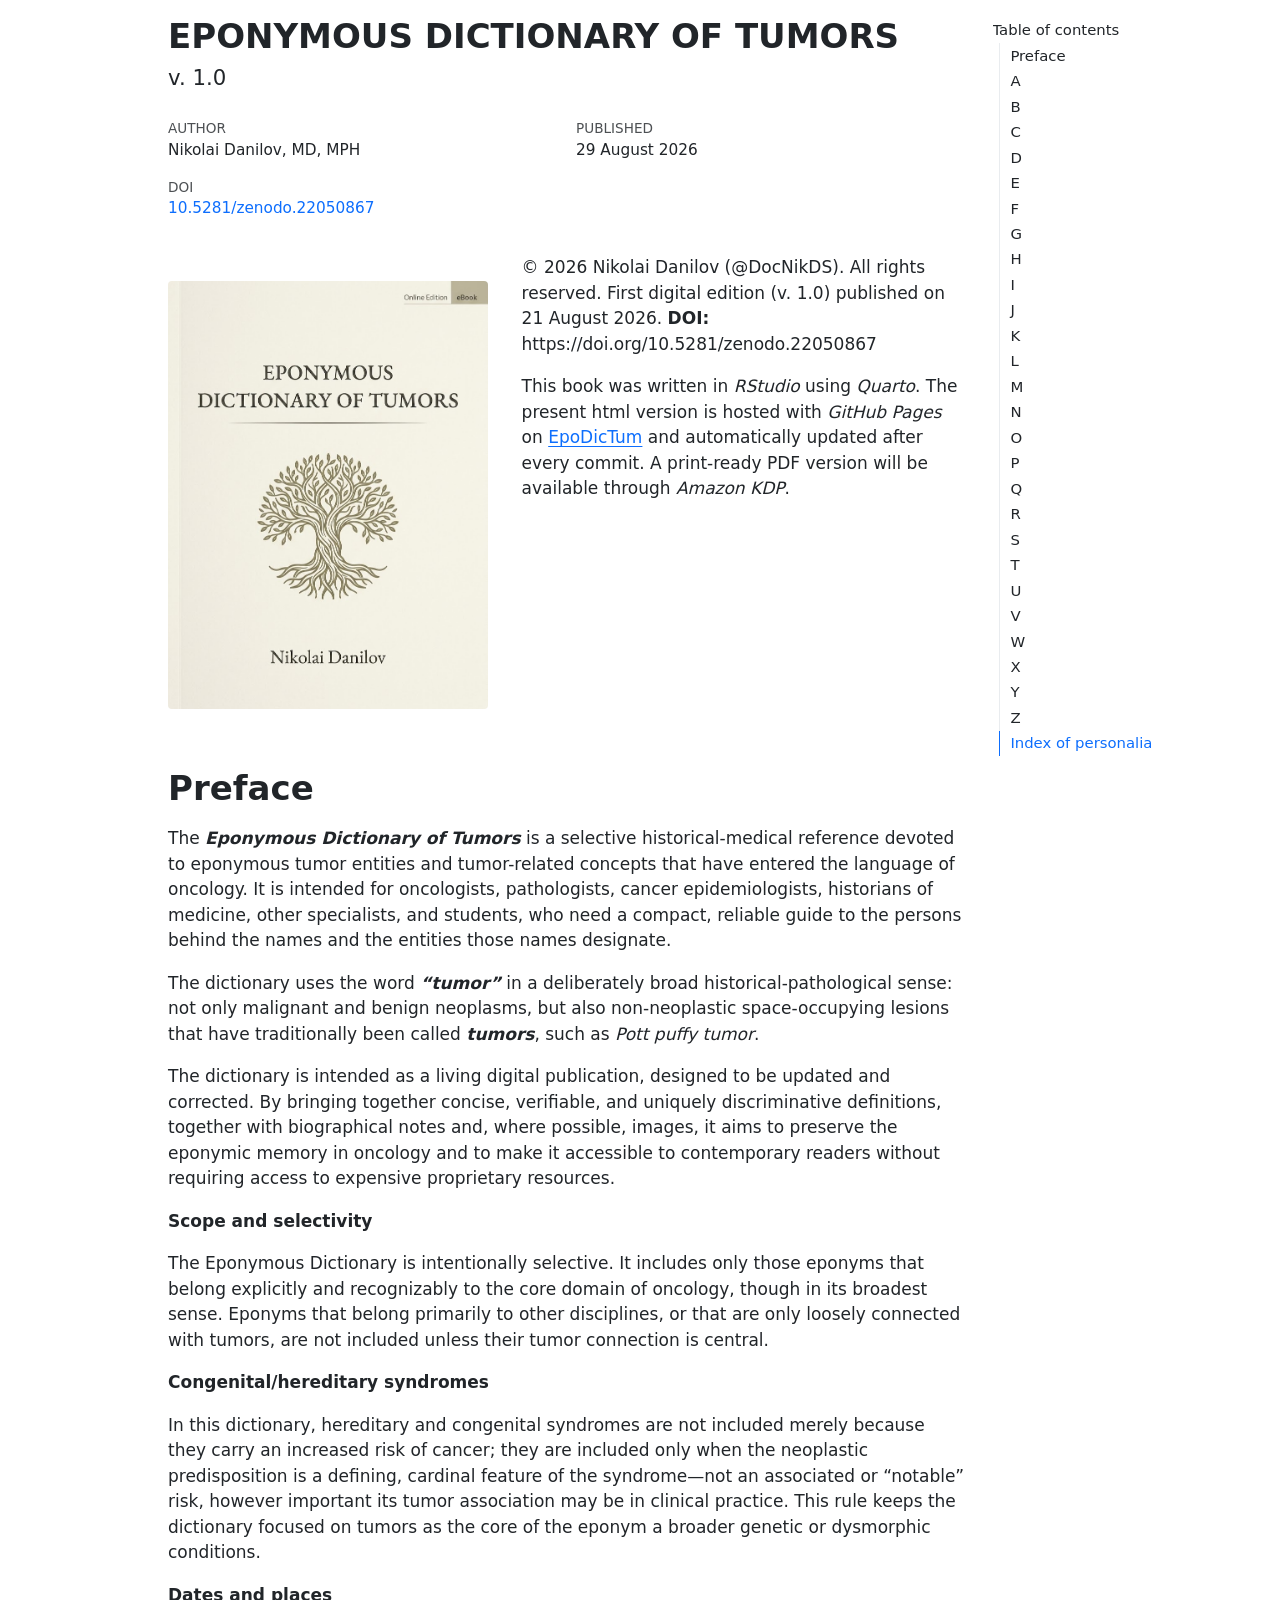
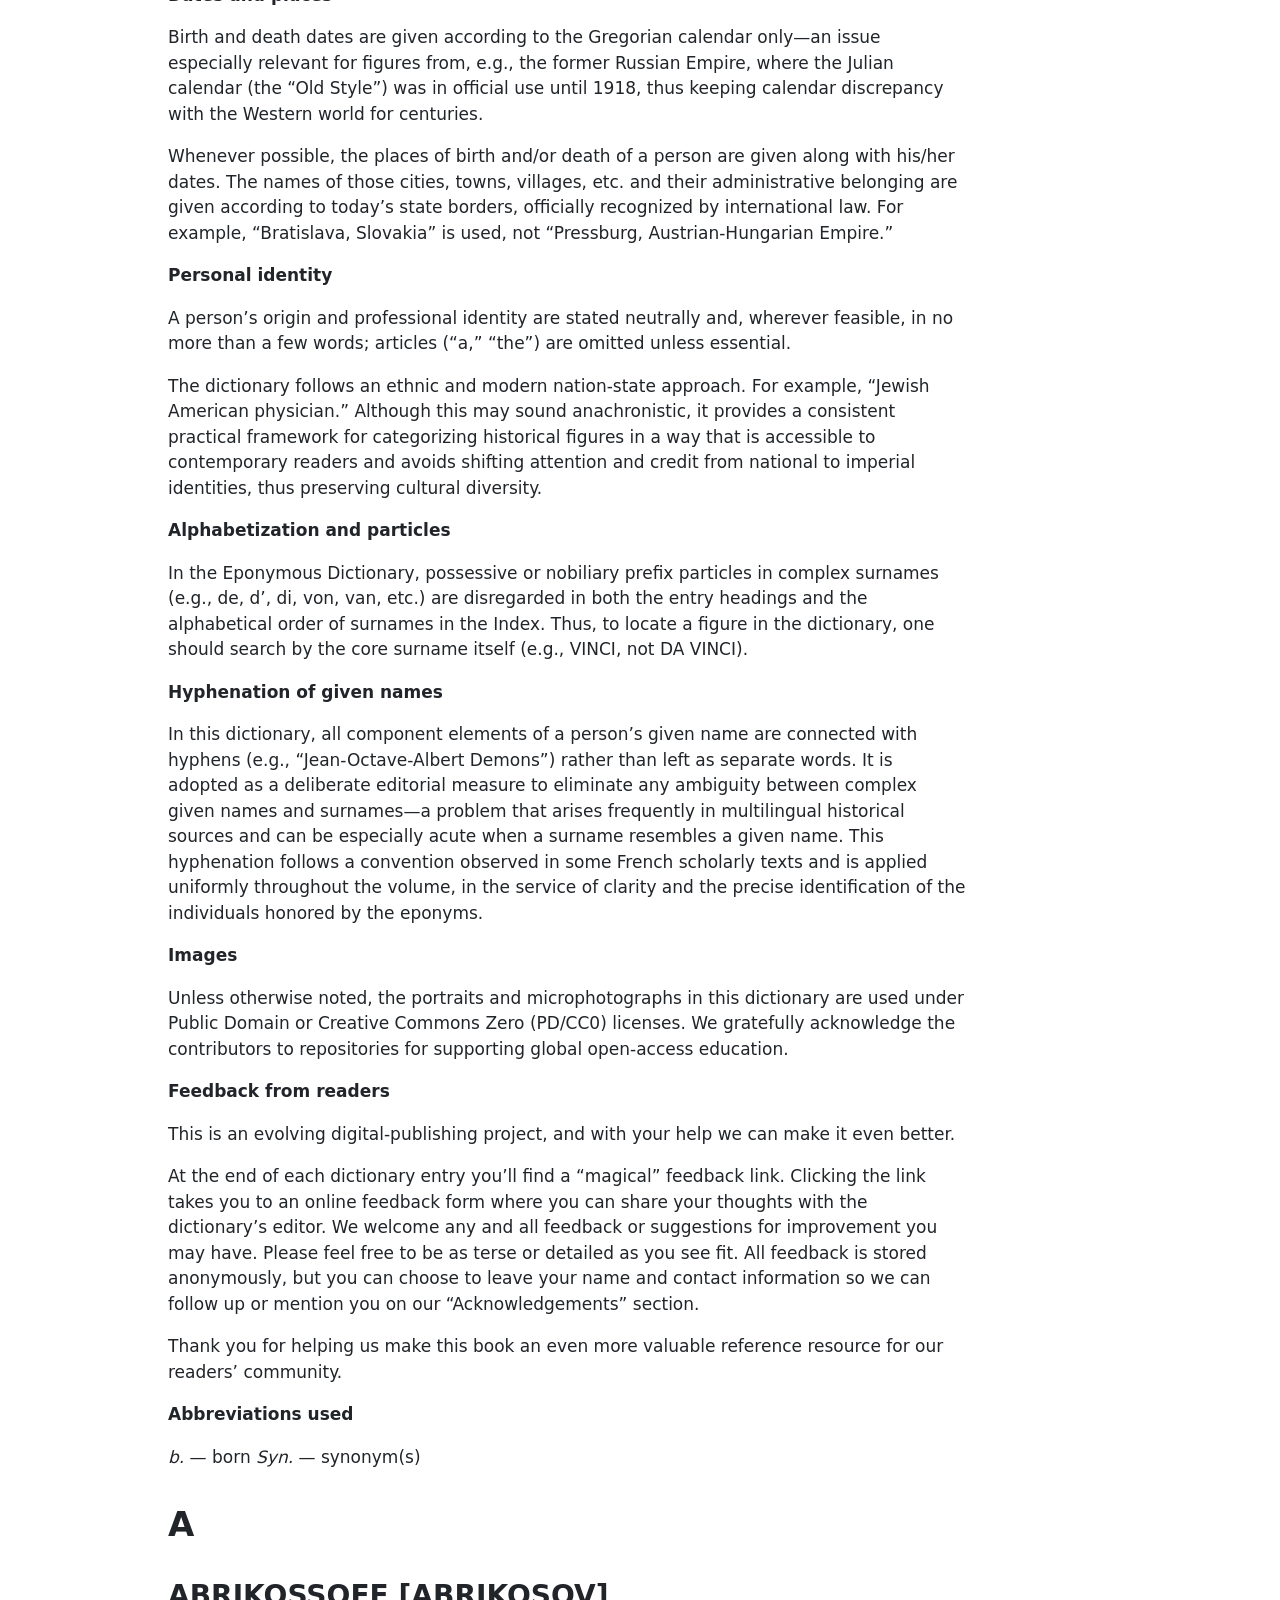
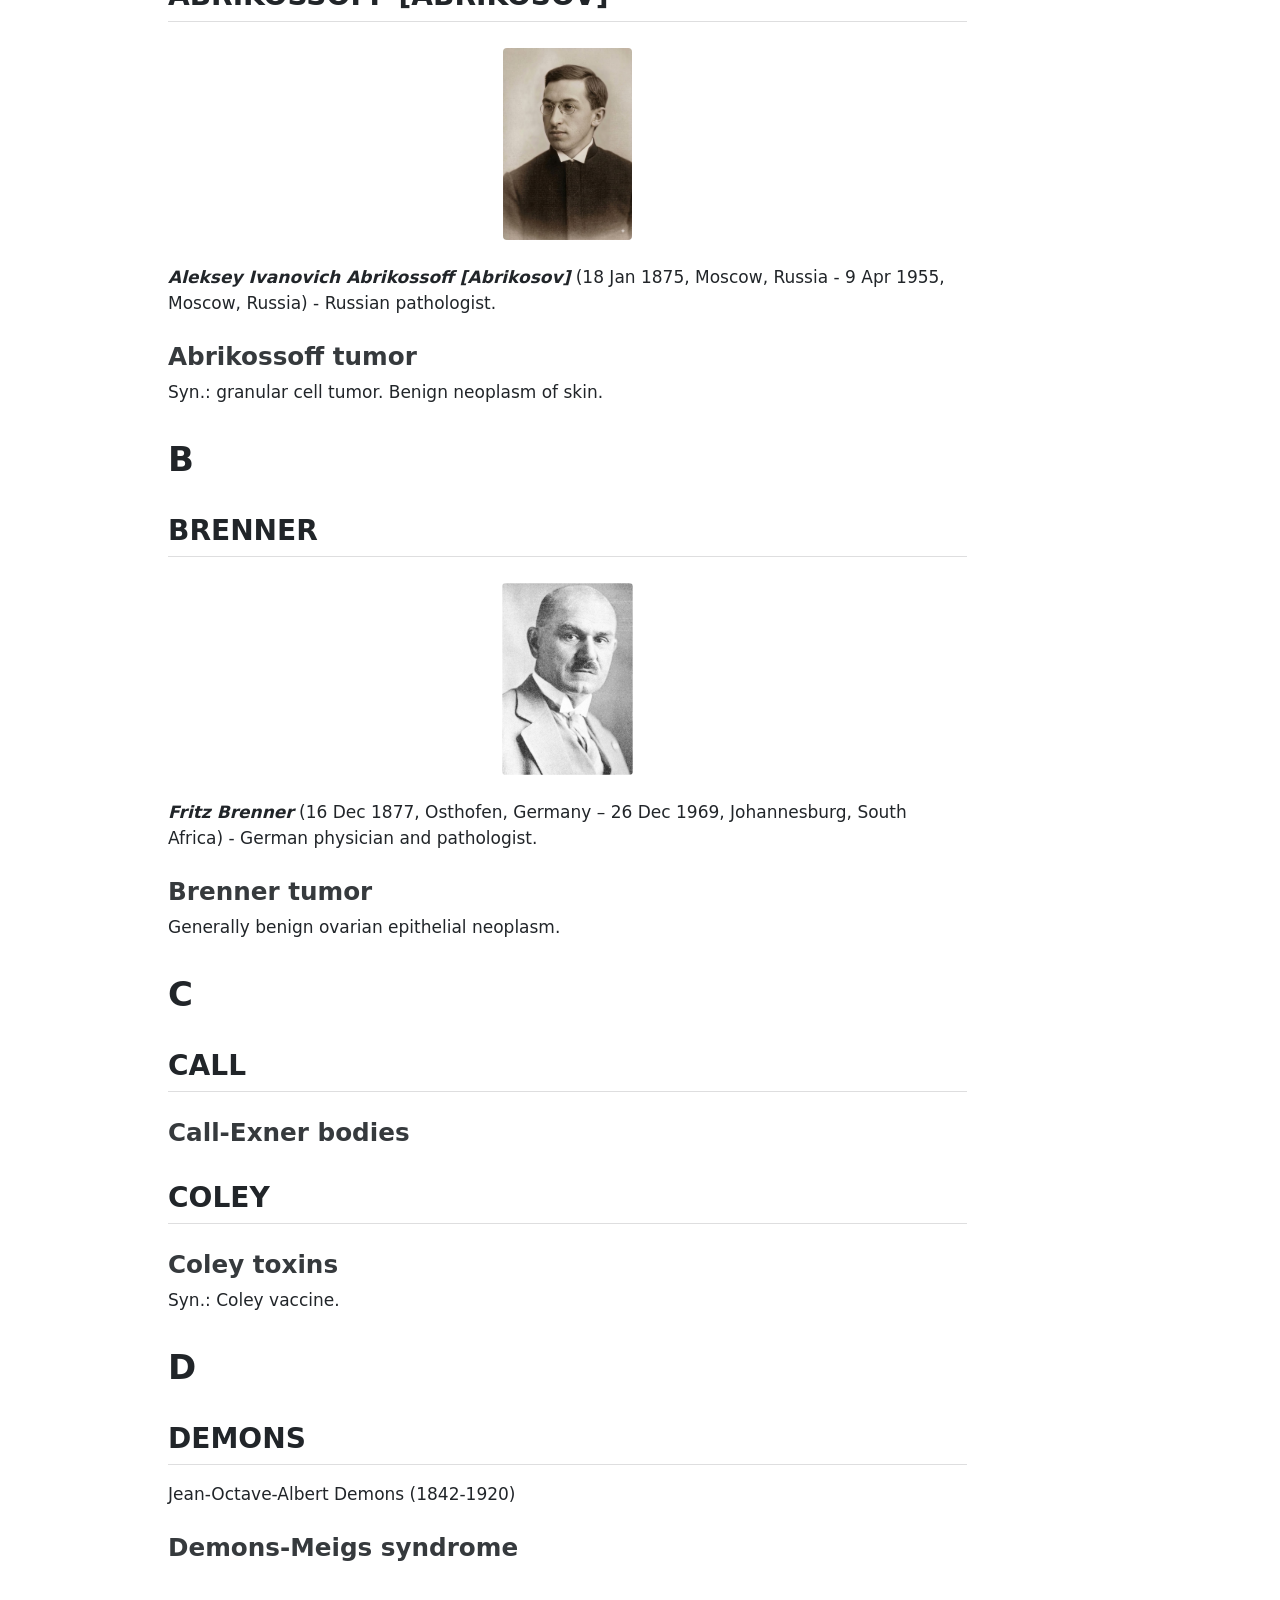
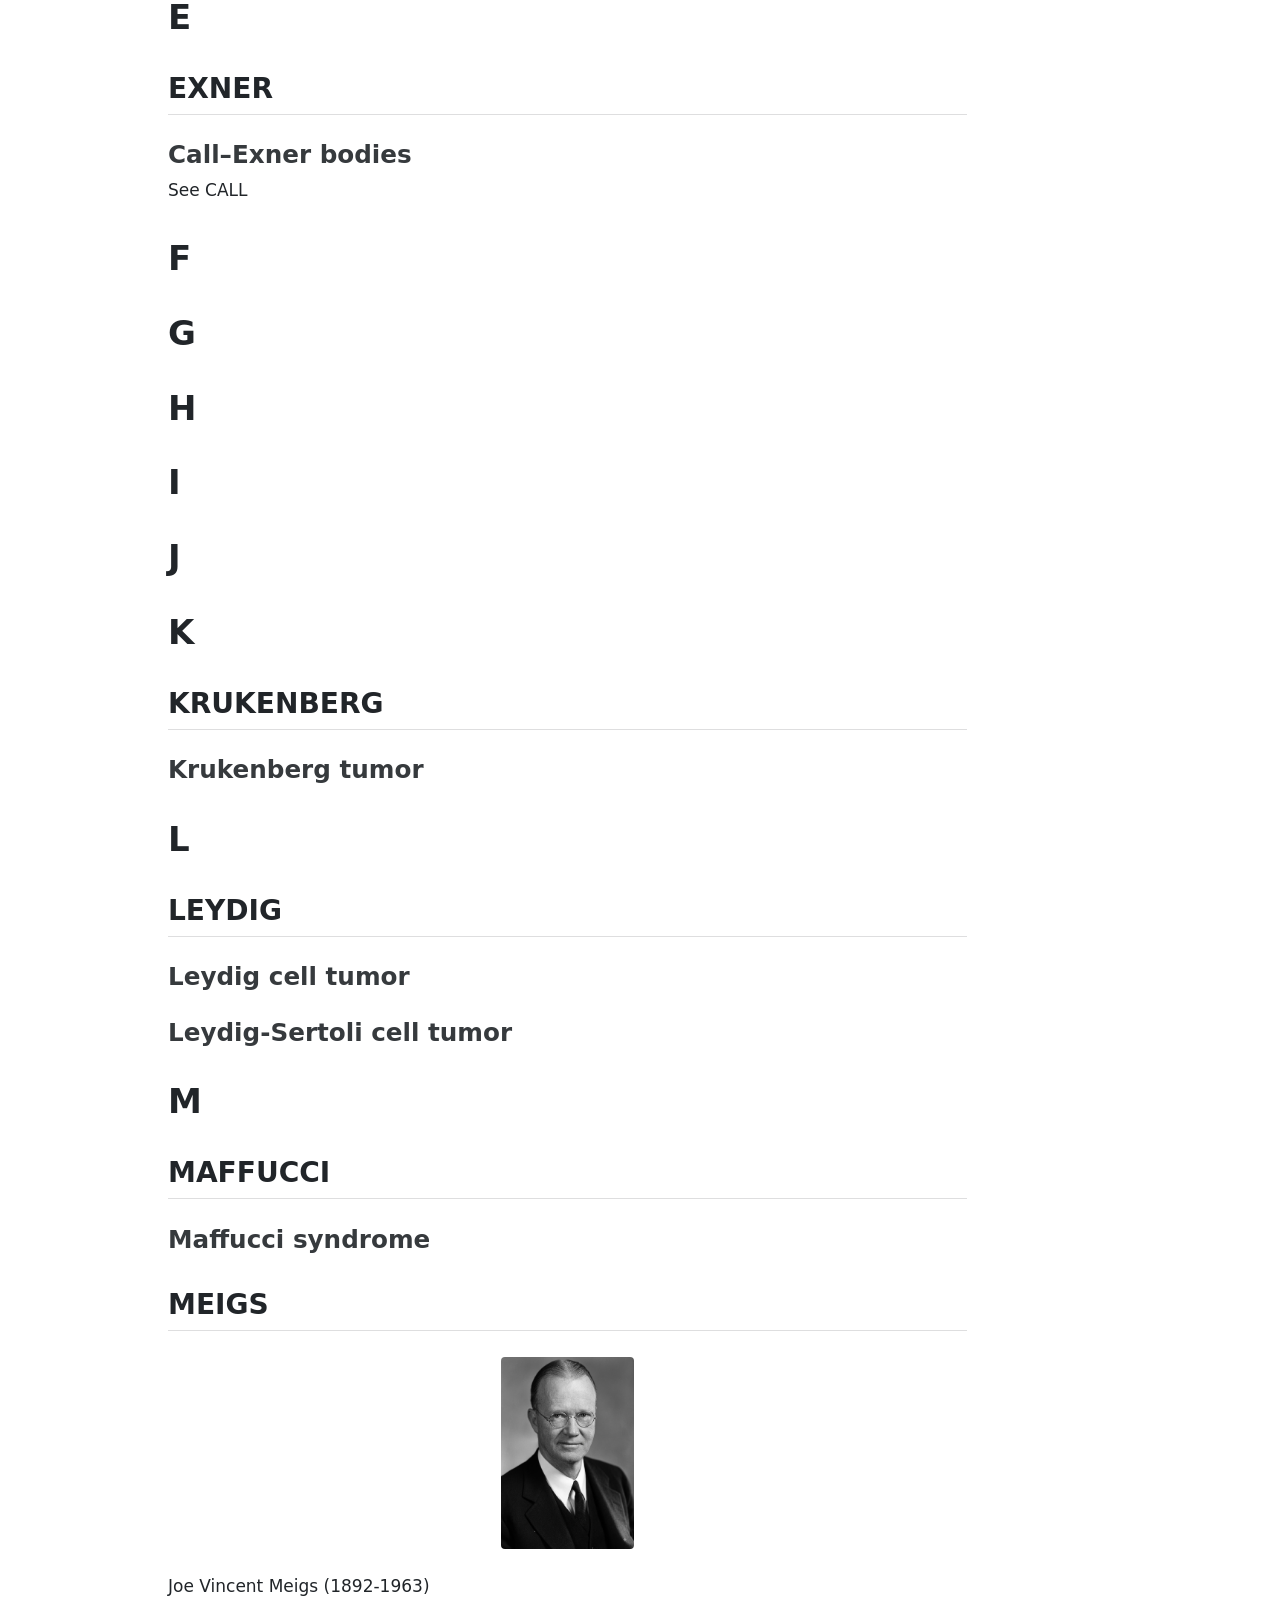
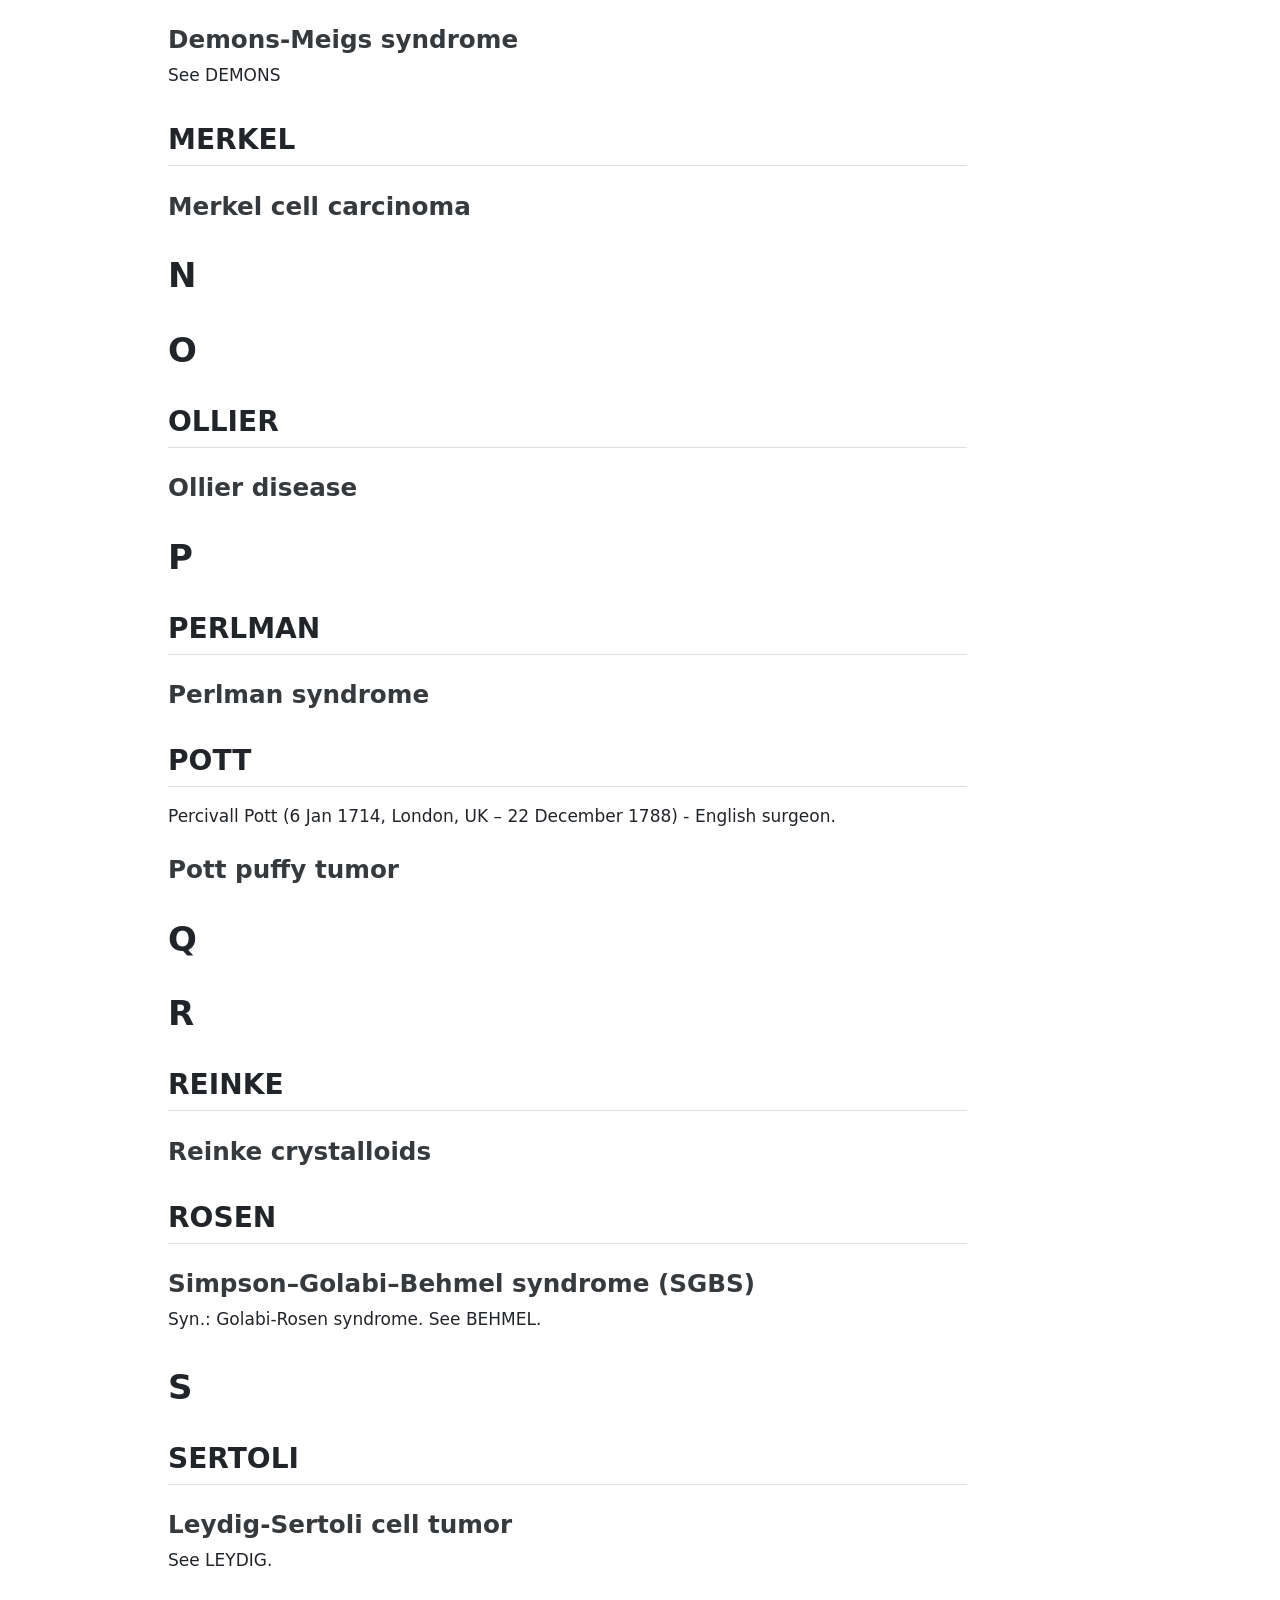
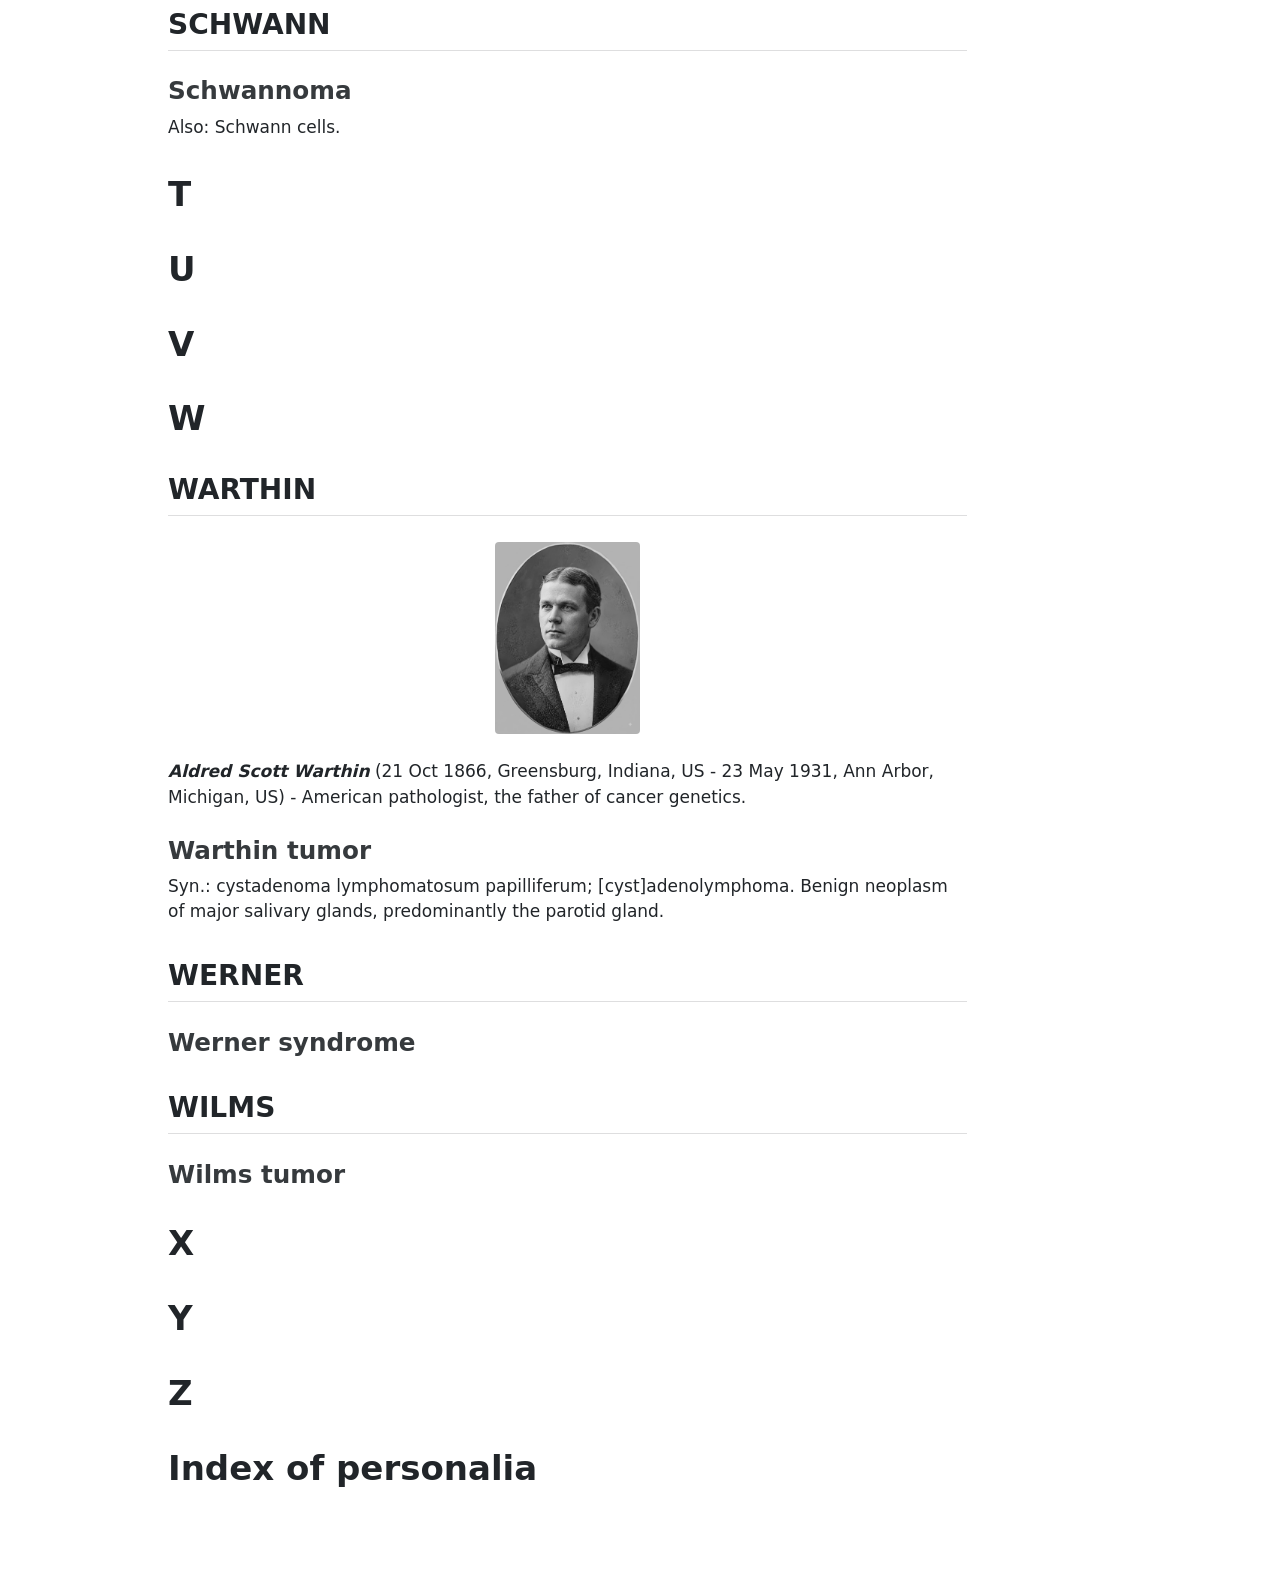
==== commit 70e18a33: "Traditional cover layout: image left, text right" ====
--- a/docs/index.html
+++ b/docs/index.html
@@ -236,8 +236,15 @@
 </header>
 
 
-<p><img src="images/cover.png" class="img-fluid" style="width:100.0%"> © 2026 Nikolai Danilov (<span class="citation" data-cites="DocNikDS">@DocNikDS</span>). All rights reserved. First digital edition (v. 1.0) published on 21 August 2026. <strong>DOI:</strong> https://doi.org/10.5281/zenodo.22050867</p>
+<div class="cover-layout">
+<div class="cover-image">
+<p><img src="images/cover.png" class="img-fluid"></p>
+</div>
+<div class="cover-text">
+<p>© 2026 Nikolai Danilov (<span class="citation" data-cites="DocNikDS">@DocNikDS</span>). All rights reserved. First digital edition (v. 1.0) published on 21 August 2026. <strong>DOI:</strong> https://doi.org/10.5281/zenodo.22050867</p>
 <p>This book was written in <em>RStudio</em> using <em>Quarto</em>. The present html version is hosted with <em>GitHub Pages</em> on <a href="https://github.com/DocNikDS/EpoDicTum">EpoDicTum</a> and automatically updated after every commit. A print-ready PDF version will be available through <em>Amazon KDP</em>.</p>
+</div>
+</div>
 <section id="preface" class="level1">
 <h1>Preface</h1>
 <p>The <strong><em>Eponymous Dictionary of Tumors</em></strong> is a selective historical-medical reference devoted to eponymous tumor entities and tumor-related concepts that have entered the language of oncology. It is intended for oncologists, pathologists, cancer epidemiologists, historians of medicine, other specialists, and students, who need a compact, reliable guide to the persons behind the names and the entities those names designate.</p>
--- a/docs/styles.css
+++ b/docs/styles.css
@@ -25,4 +25,28 @@
 /* Hide PDF link in footer */
 .quarto-alternate-formats {
   display: none !important;
-}+}
+
+/* Cover layout: image on left, text on right */
+.cover-layout {
+  display: flex;
+  flex-wrap: wrap;
+  align-items: flex-start;
+  gap: 2rem;
+  margin: 2rem 0;
+}
+
+.cover-layout .cover-image {
+  flex: 0 0 40%;
+  max-width: 40%;
+}
+
+.cover-layout .cover-image img {
+  width: 100%;
+  height: auto;
+  border-radius: 4px;
+}
+
+.cover-layout .cover-text {
+  flex: 1 1 50%;
+}
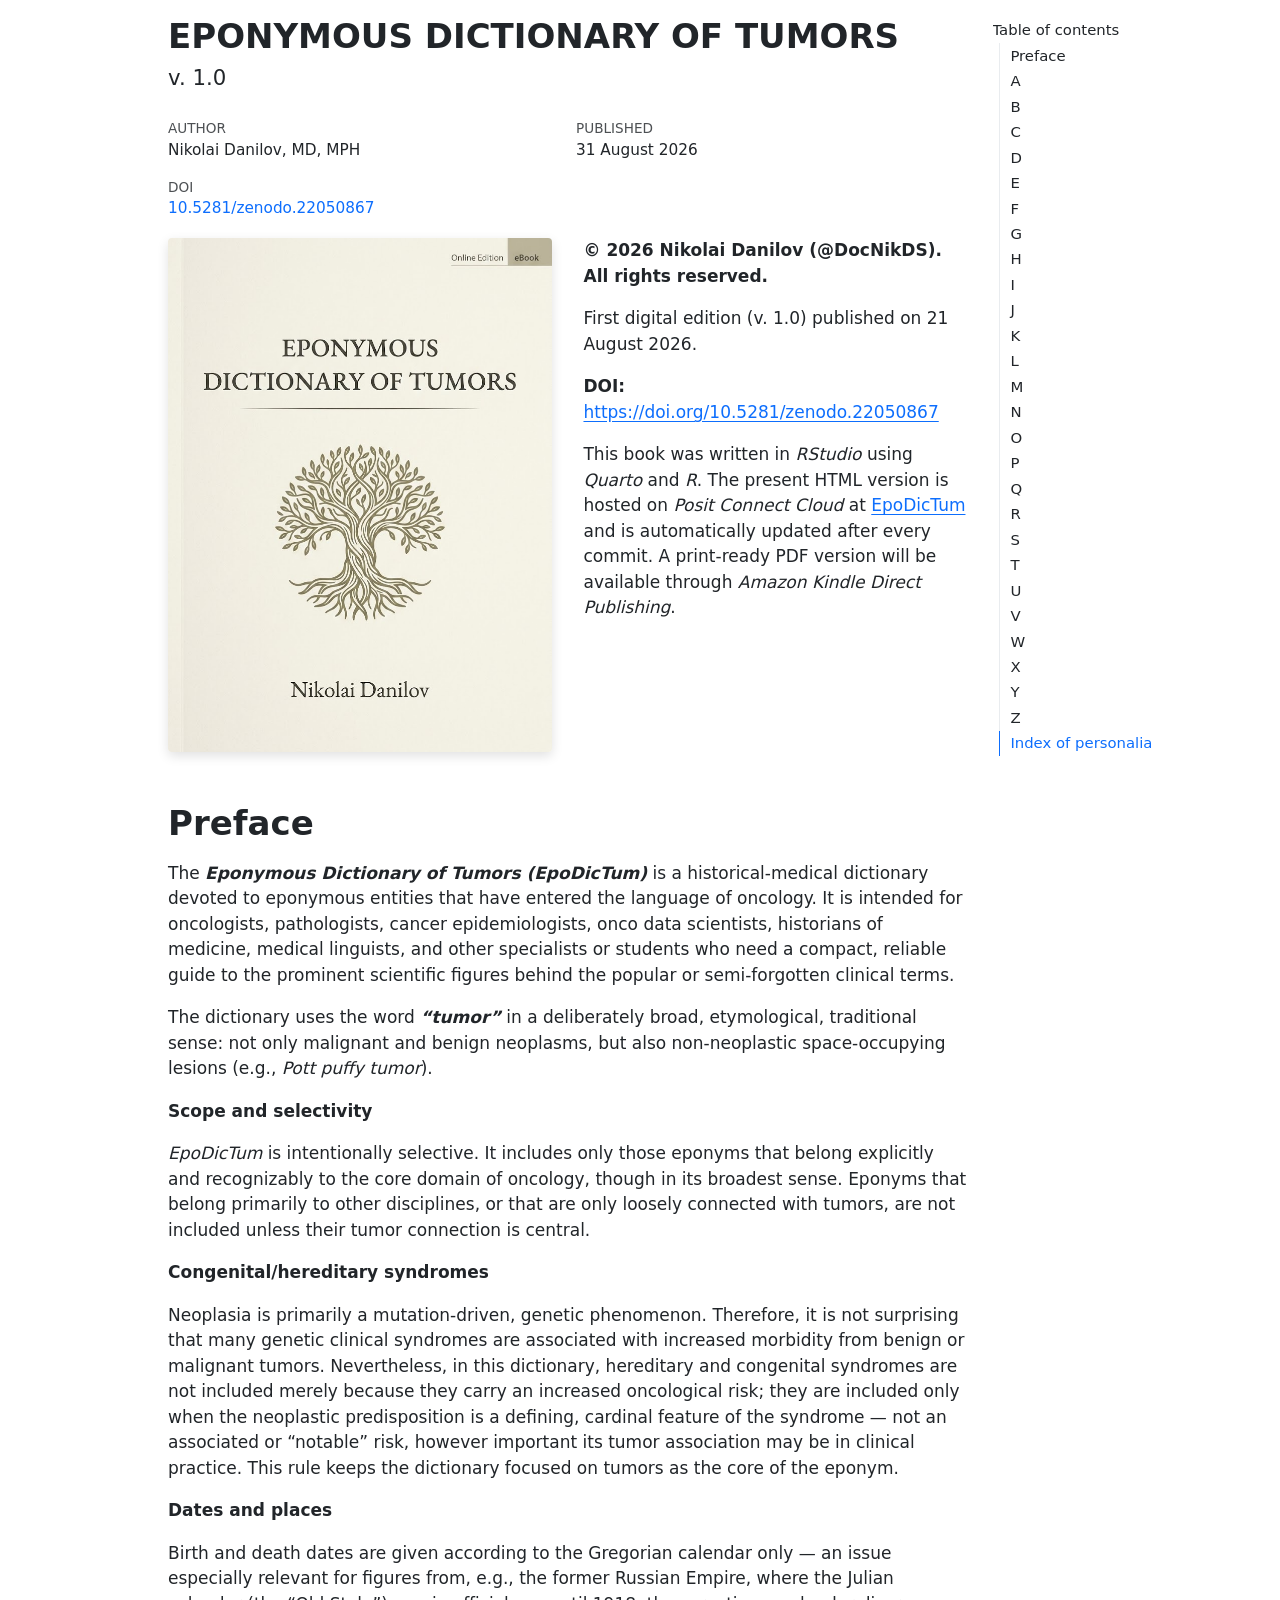
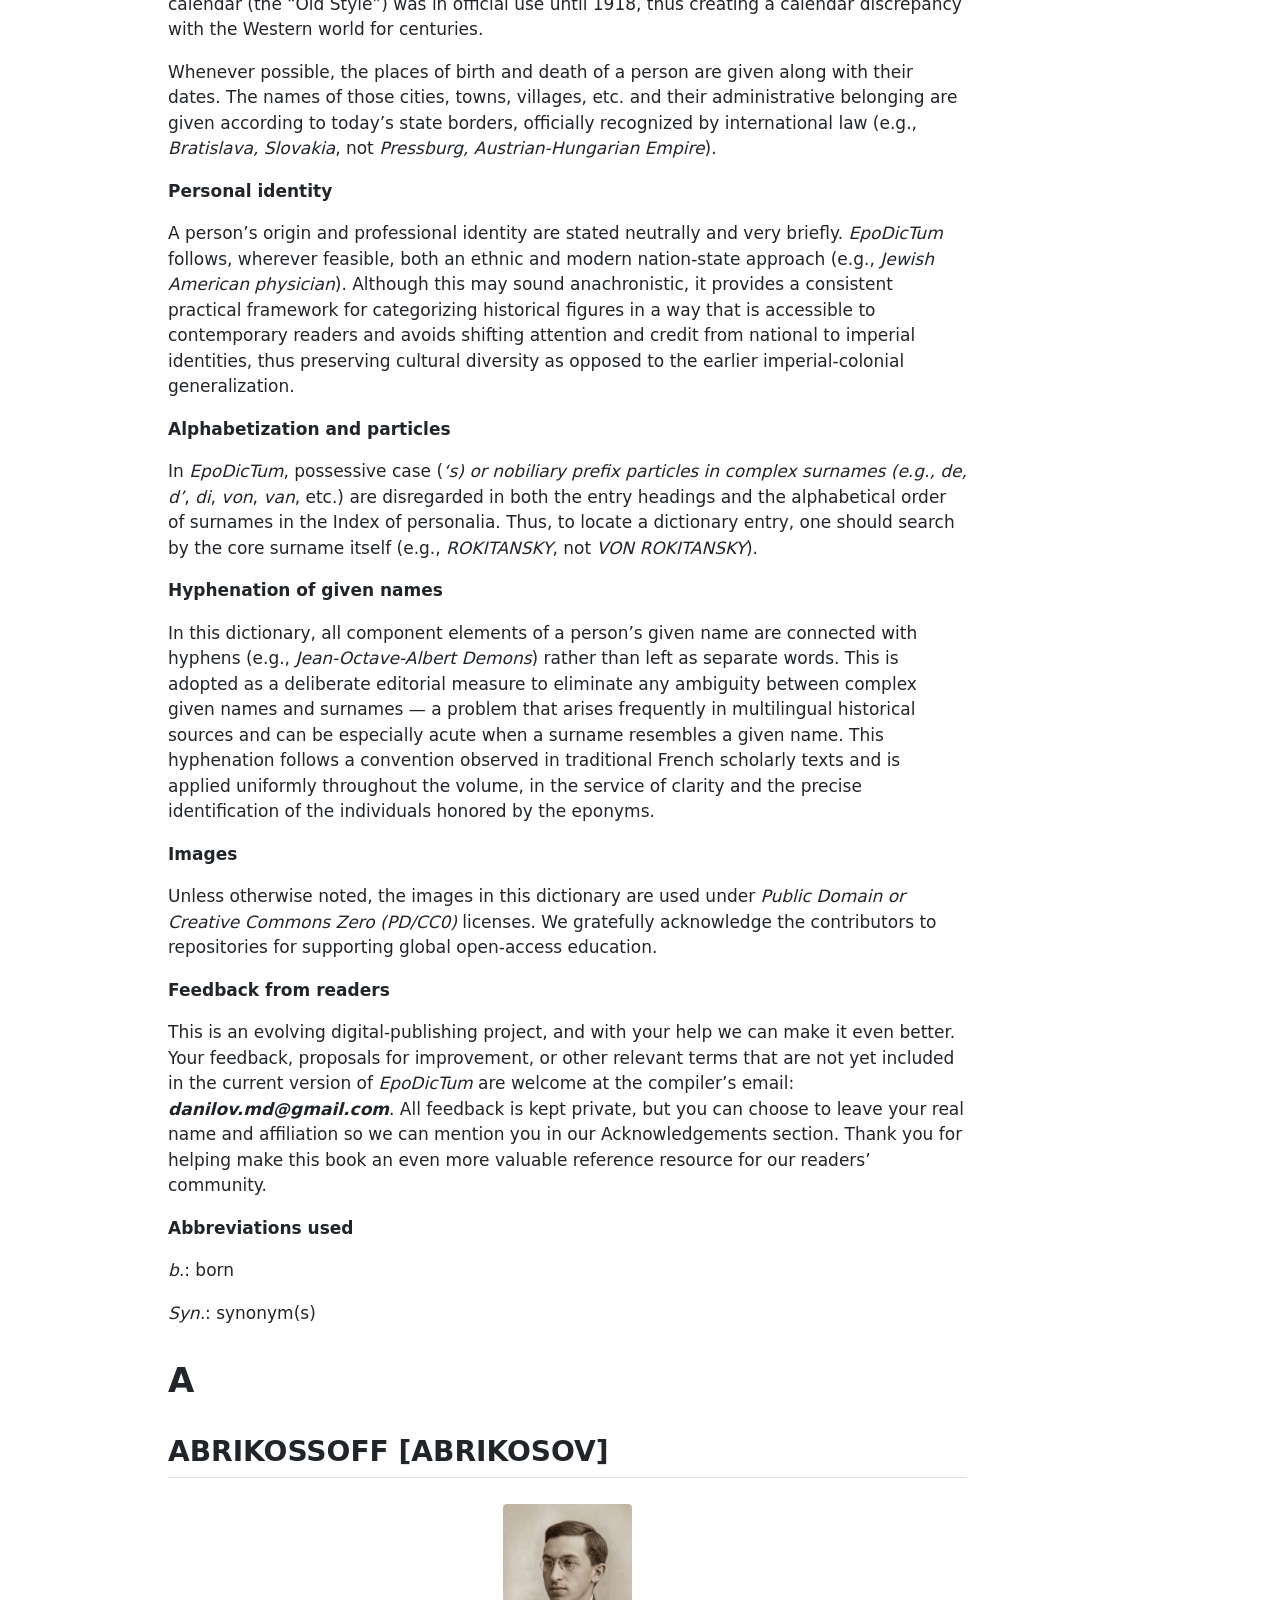
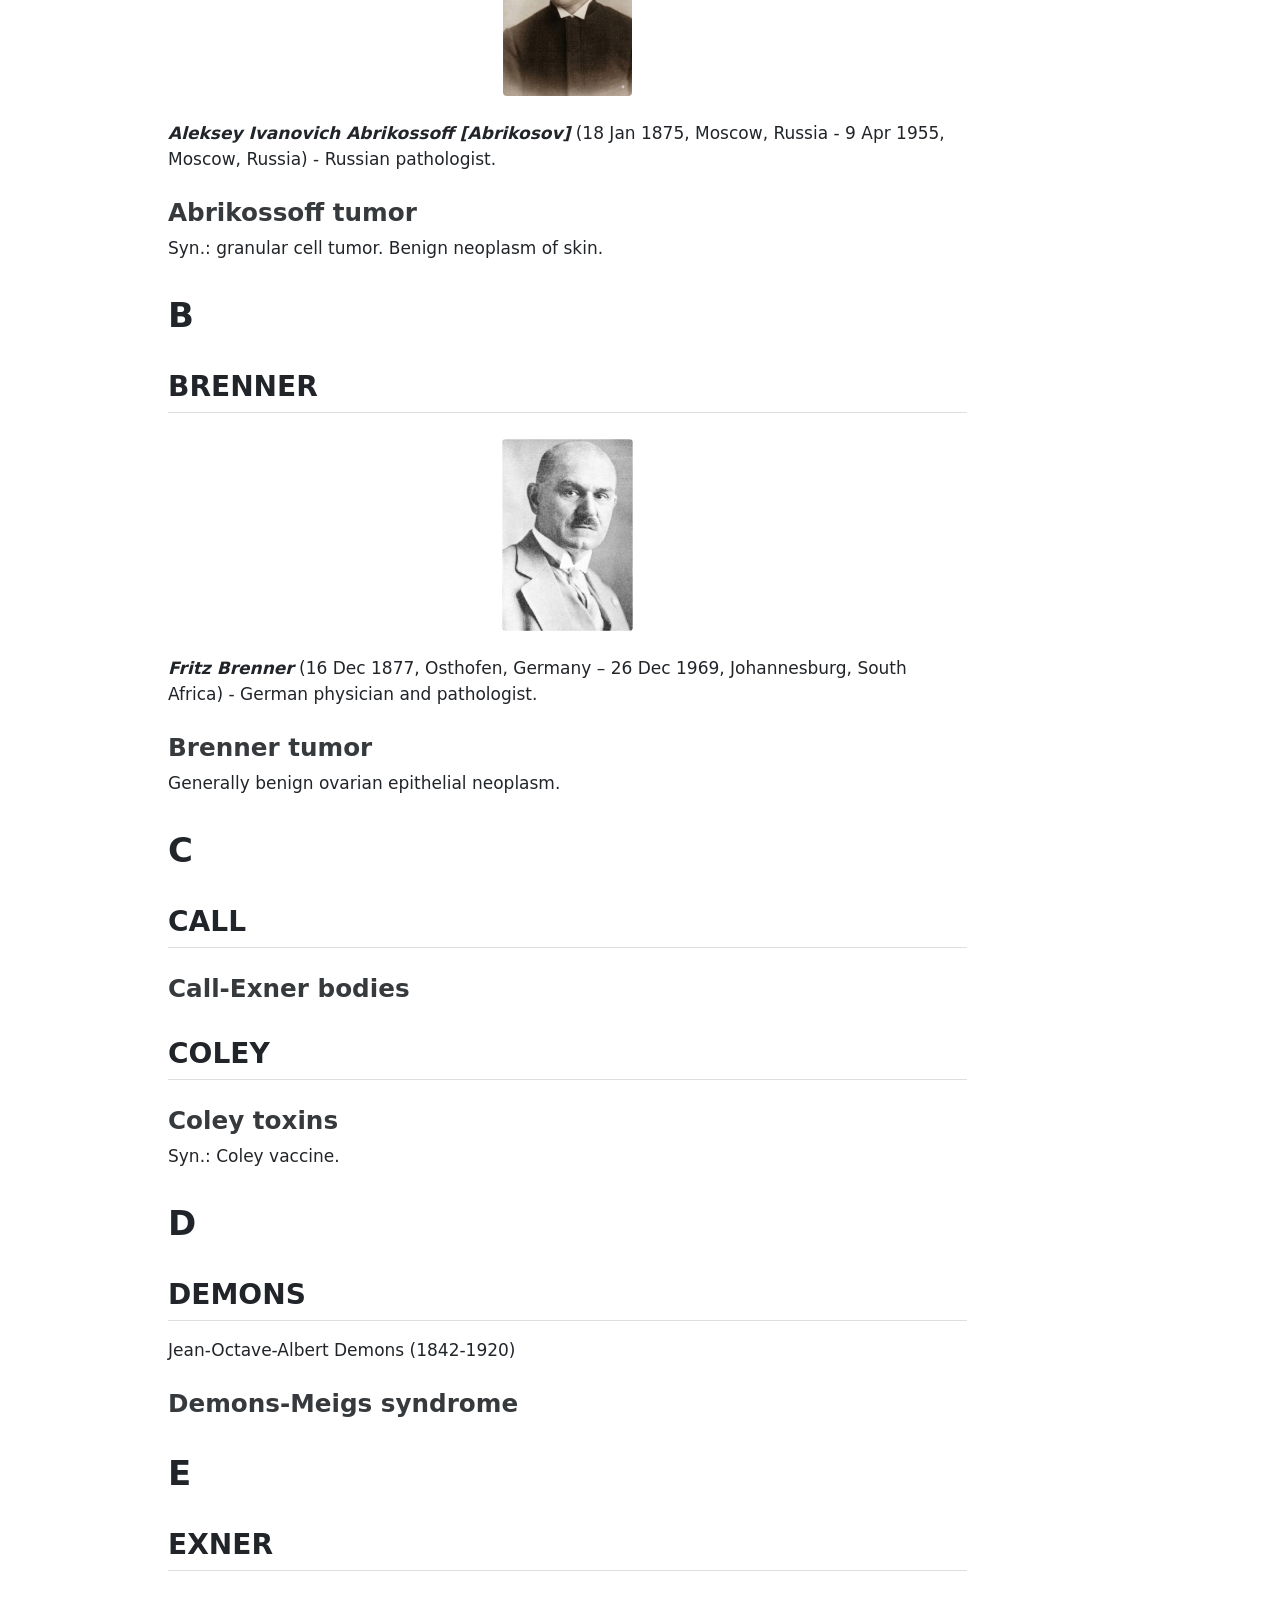
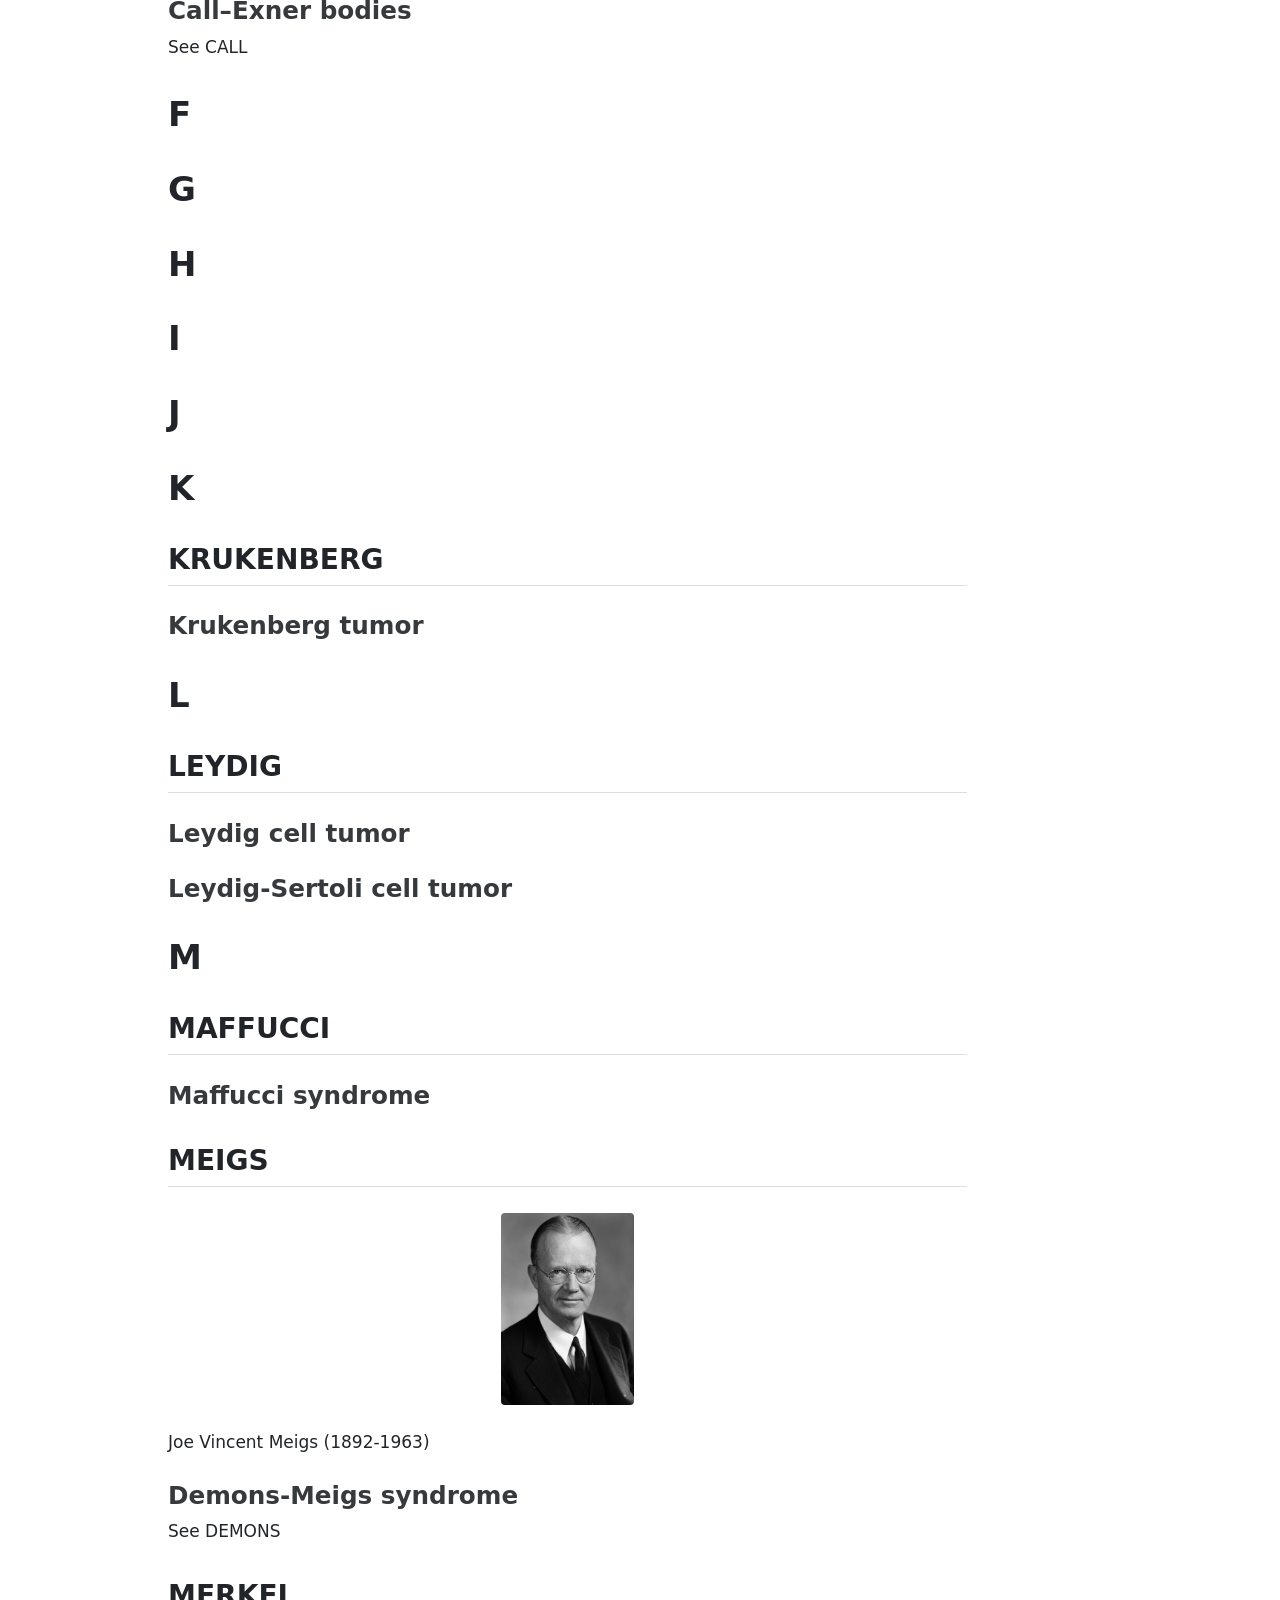
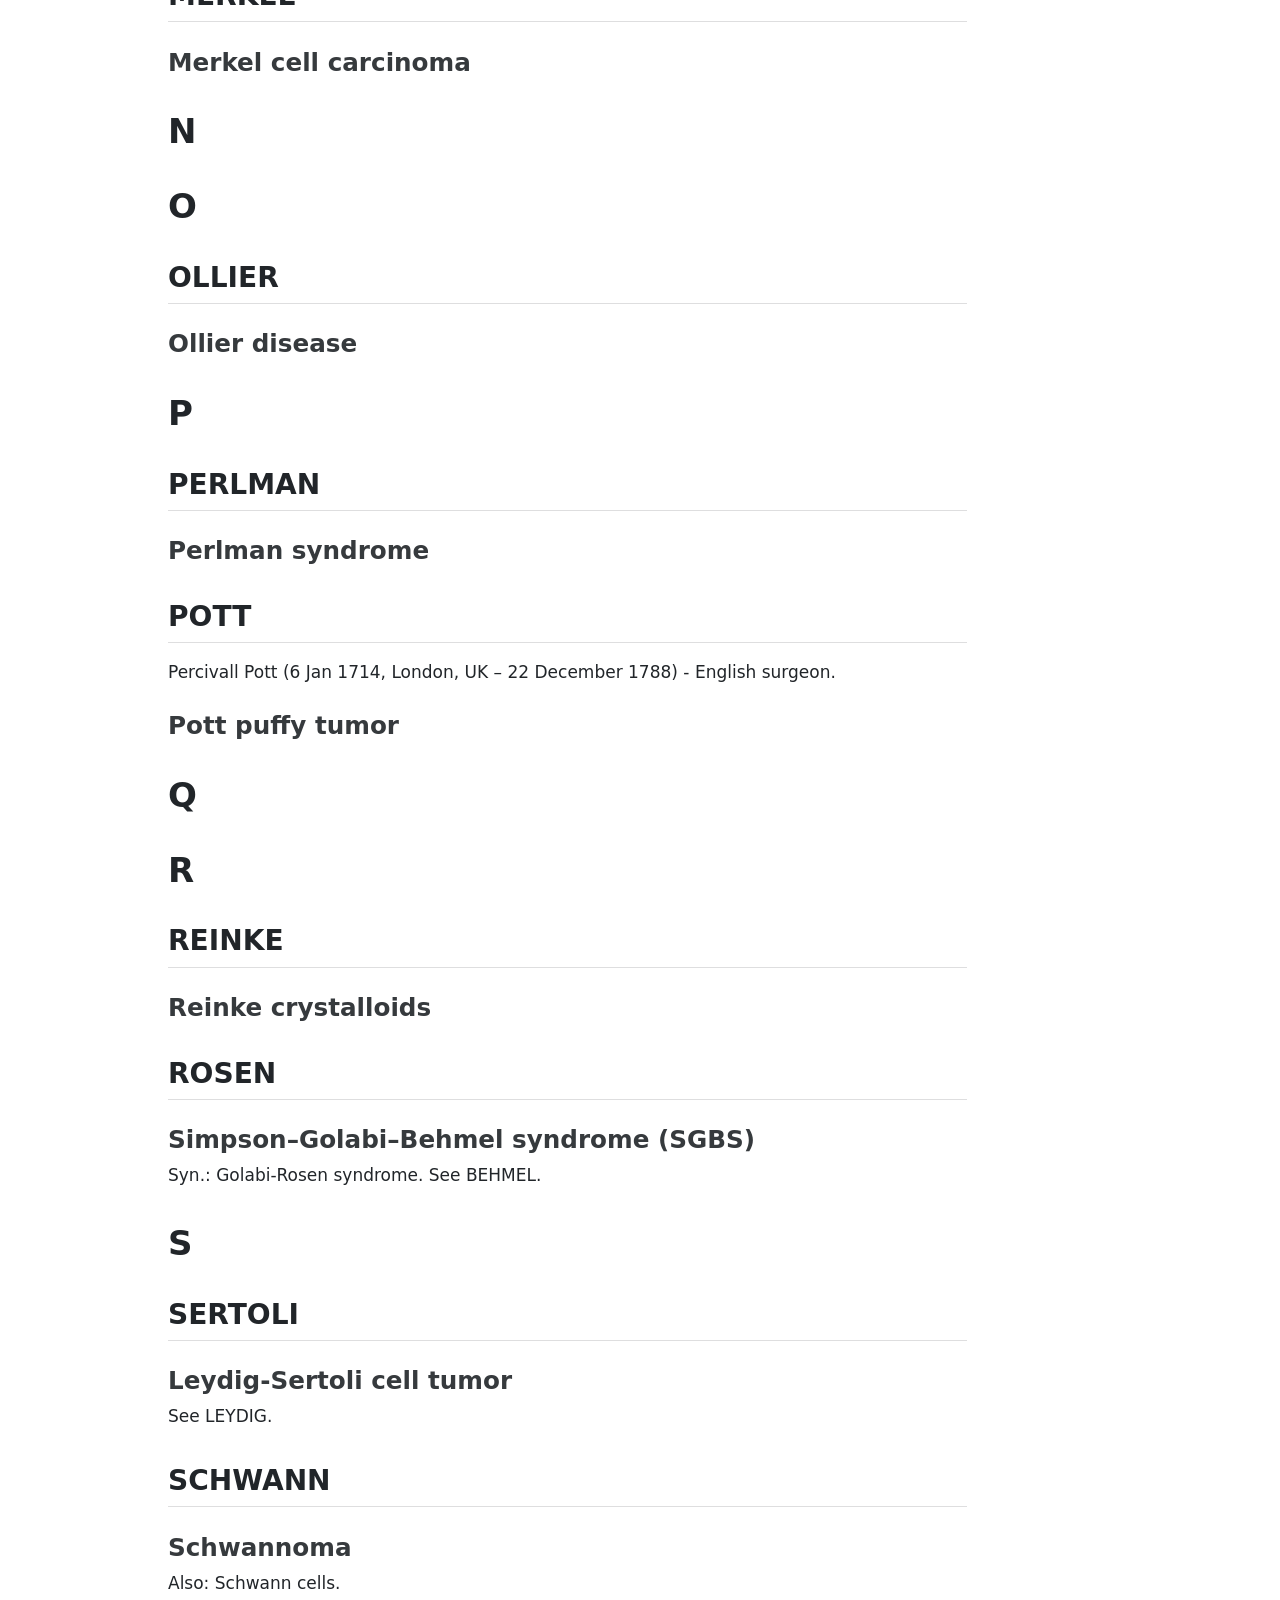
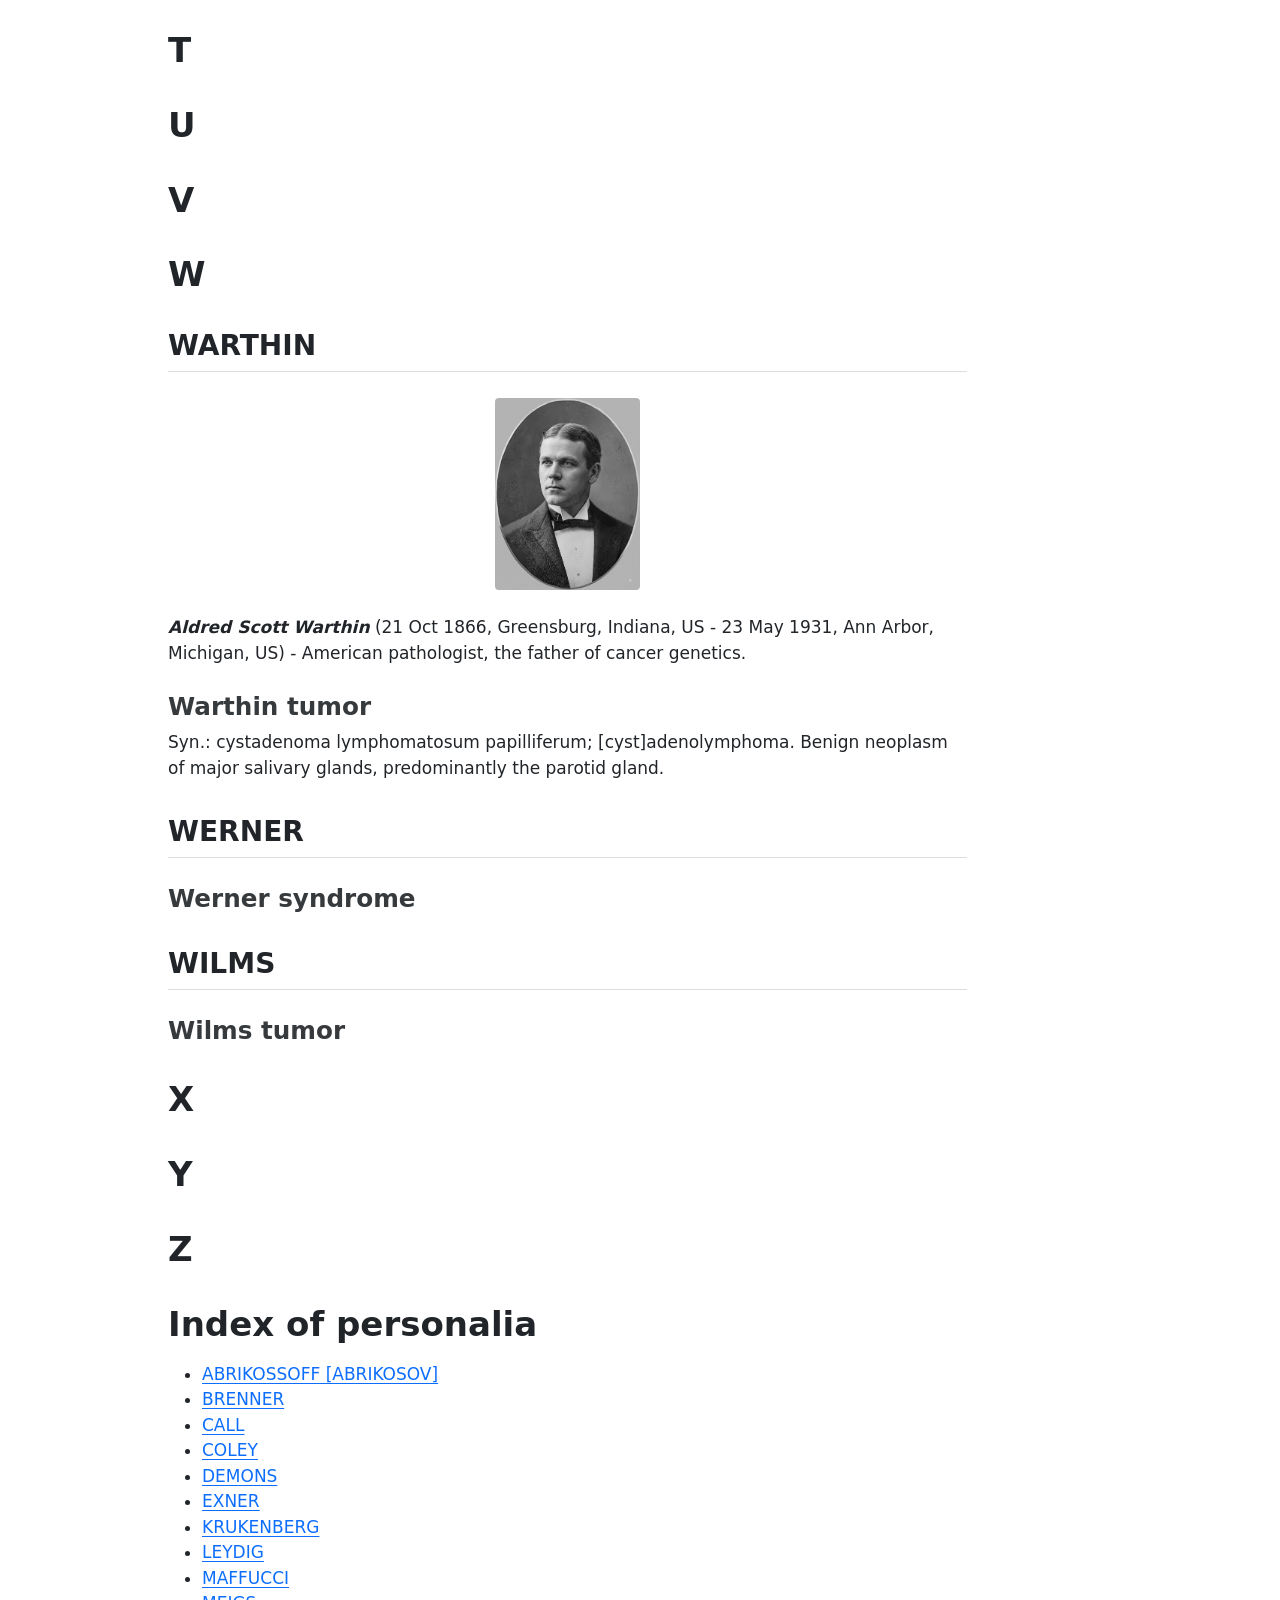
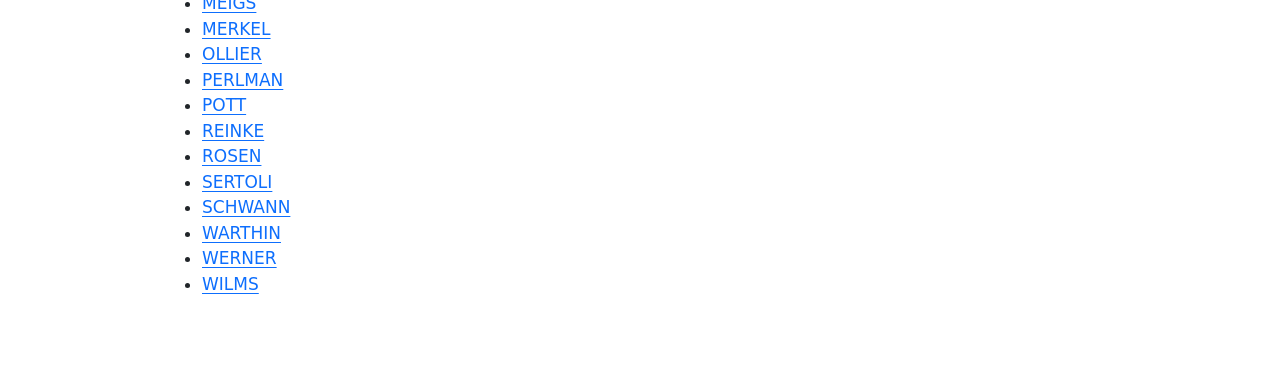
==== commit c8e2b4fd: "Ebook html UPD." ====
--- a/docs/index.html
+++ b/docs/index.html
@@ -7,7 +7,7 @@
 <meta name="viewport" content="width=device-width, initial-scale=1.0, user-scalable=yes">
 
 <meta name="author" content="Nikolai Danilov, MD, MPH">
-<meta name="dcterms.date" content="2026-08-29">
+<meta name="dcterms.date" content="2026-08-31">
 
 <title>EPONYMOUS DICTIONARY OF TUMORS</title>
 <style>
@@ -55,39 +55,39 @@
   <li><a href="#preface" id="toc-preface" class="nav-link active" data-scroll-target="#preface">Preface</a></li>
   <li><a href="#a" id="toc-a" class="nav-link" data-scroll-target="#a">A</a>
   <ul class="collapse">
-  <li><a href="#abrikossoff-abrikosov" id="toc-abrikossoff-abrikosov" class="nav-link" data-scroll-target="#abrikossoff-abrikosov">ABRIKOSSOFF [ABRIKOSOV]</a>
+  <li><a href="#sec-abrikossoff" id="toc-sec-abrikossoff" class="nav-link" data-scroll-target="#sec-abrikossoff">ABRIKOSSOFF [ABRIKOSOV]</a>
   <ul class="collapse">
   <li><a href="#abrikossoff-tumor" id="toc-abrikossoff-tumor" class="nav-link" data-scroll-target="#abrikossoff-tumor">Abrikossoff tumor</a></li>
   </ul></li>
   </ul></li>
   <li><a href="#b" id="toc-b" class="nav-link" data-scroll-target="#b">B</a>
   <ul class="collapse">
-  <li><a href="#brenner" id="toc-brenner" class="nav-link" data-scroll-target="#brenner">BRENNER</a>
+  <li><a href="#sec-brenner" id="toc-sec-brenner" class="nav-link" data-scroll-target="#sec-brenner">BRENNER</a>
   <ul class="collapse">
   <li><a href="#brenner-tumor" id="toc-brenner-tumor" class="nav-link" data-scroll-target="#brenner-tumor">Brenner tumor</a></li>
   </ul></li>
   </ul></li>
   <li><a href="#c" id="toc-c" class="nav-link" data-scroll-target="#c">C</a>
   <ul class="collapse">
-  <li><a href="#call" id="toc-call" class="nav-link" data-scroll-target="#call">CALL</a>
+  <li><a href="#sec-call" id="toc-sec-call" class="nav-link" data-scroll-target="#sec-call">CALL</a>
   <ul class="collapse">
   <li><a href="#call-exner-bodies" id="toc-call-exner-bodies" class="nav-link" data-scroll-target="#call-exner-bodies">Call-Exner bodies</a></li>
   </ul></li>
-  <li><a href="#coley" id="toc-coley" class="nav-link" data-scroll-target="#coley">COLEY</a>
+  <li><a href="#sec-coley" id="toc-sec-coley" class="nav-link" data-scroll-target="#sec-coley">COLEY</a>
   <ul class="collapse">
   <li><a href="#coley-toxins" id="toc-coley-toxins" class="nav-link" data-scroll-target="#coley-toxins">Coley toxins</a></li>
   </ul></li>
   </ul></li>
   <li><a href="#d" id="toc-d" class="nav-link" data-scroll-target="#d">D</a>
   <ul class="collapse">
-  <li><a href="#demons" id="toc-demons" class="nav-link" data-scroll-target="#demons">DEMONS</a>
+  <li><a href="#sec-demons" id="toc-sec-demons" class="nav-link" data-scroll-target="#sec-demons">DEMONS</a>
   <ul class="collapse">
   <li><a href="#demons-meigs-syndrome" id="toc-demons-meigs-syndrome" class="nav-link" data-scroll-target="#demons-meigs-syndrome">Demons-Meigs syndrome</a></li>
   </ul></li>
   </ul></li>
   <li><a href="#e" id="toc-e" class="nav-link" data-scroll-target="#e">E</a>
   <ul class="collapse">
-  <li><a href="#exner" id="toc-exner" class="nav-link" data-scroll-target="#exner">EXNER</a>
+  <li><a href="#sec-exner" id="toc-sec-exner" class="nav-link" data-scroll-target="#sec-exner">EXNER</a>
   <ul class="collapse">
   <li><a href="#callexner-bodies" id="toc-callexner-bodies" class="nav-link" data-scroll-target="#callexner-bodies">Call–Exner bodies</a></li>
   </ul></li>
@@ -99,14 +99,14 @@
   <li><a href="#j" id="toc-j" class="nav-link" data-scroll-target="#j">J</a></li>
   <li><a href="#k" id="toc-k" class="nav-link" data-scroll-target="#k">K</a>
   <ul class="collapse">
-  <li><a href="#krukenberg" id="toc-krukenberg" class="nav-link" data-scroll-target="#krukenberg">KRUKENBERG</a>
+  <li><a href="#sec-krukenberg" id="toc-sec-krukenberg" class="nav-link" data-scroll-target="#sec-krukenberg">KRUKENBERG</a>
   <ul class="collapse">
   <li><a href="#krukenberg-tumor" id="toc-krukenberg-tumor" class="nav-link" data-scroll-target="#krukenberg-tumor">Krukenberg tumor</a></li>
   </ul></li>
   </ul></li>
   <li><a href="#l" id="toc-l" class="nav-link" data-scroll-target="#l">L</a>
   <ul class="collapse">
-  <li><a href="#leydig" id="toc-leydig" class="nav-link" data-scroll-target="#leydig">LEYDIG</a>
+  <li><a href="#sec-leydig" id="toc-sec-leydig" class="nav-link" data-scroll-target="#sec-leydig">LEYDIG</a>
   <ul class="collapse">
   <li><a href="#leydig-cell-tumor" id="toc-leydig-cell-tumor" class="nav-link" data-scroll-target="#leydig-cell-tumor">Leydig cell tumor</a></li>
   <li><a href="#leydig-sertoli-cell-tumor" id="toc-leydig-sertoli-cell-tumor" class="nav-link" data-scroll-target="#leydig-sertoli-cell-tumor">Leydig-Sertoli cell tumor</a></li>
@@ -114,15 +114,15 @@
   </ul></li>
   <li><a href="#m" id="toc-m" class="nav-link" data-scroll-target="#m">M</a>
   <ul class="collapse">
-  <li><a href="#maffucci" id="toc-maffucci" class="nav-link" data-scroll-target="#maffucci">MAFFUCCI</a>
+  <li><a href="#sec-maffucci" id="toc-sec-maffucci" class="nav-link" data-scroll-target="#sec-maffucci">MAFFUCCI</a>
   <ul class="collapse">
   <li><a href="#maffucci-syndrome" id="toc-maffucci-syndrome" class="nav-link" data-scroll-target="#maffucci-syndrome">Maffucci syndrome</a></li>
   </ul></li>
-  <li><a href="#meigs" id="toc-meigs" class="nav-link" data-scroll-target="#meigs">MEIGS</a>
+  <li><a href="#sec-meigs" id="toc-sec-meigs" class="nav-link" data-scroll-target="#sec-meigs">MEIGS</a>
   <ul class="collapse">
   <li><a href="#demons-meigs-syndrome-1" id="toc-demons-meigs-syndrome-1" class="nav-link" data-scroll-target="#demons-meigs-syndrome-1">Demons-Meigs syndrome</a></li>
   </ul></li>
-  <li><a href="#merkel" id="toc-merkel" class="nav-link" data-scroll-target="#merkel">MERKEL</a>
+  <li><a href="#sec-merkel" id="toc-sec-merkel" class="nav-link" data-scroll-target="#sec-merkel">MERKEL</a>
   <ul class="collapse">
   <li><a href="#merkel-cell-carcinoma" id="toc-merkel-cell-carcinoma" class="nav-link" data-scroll-target="#merkel-cell-carcinoma">Merkel cell carcinoma</a></li>
   </ul></li>
@@ -130,18 +130,18 @@
   <li><a href="#n" id="toc-n" class="nav-link" data-scroll-target="#n">N</a></li>
   <li><a href="#o" id="toc-o" class="nav-link" data-scroll-target="#o">O</a>
   <ul class="collapse">
-  <li><a href="#ollier" id="toc-ollier" class="nav-link" data-scroll-target="#ollier">OLLIER</a>
+  <li><a href="#sec-ollier" id="toc-sec-ollier" class="nav-link" data-scroll-target="#sec-ollier">OLLIER</a>
   <ul class="collapse">
   <li><a href="#ollier-disease" id="toc-ollier-disease" class="nav-link" data-scroll-target="#ollier-disease">Ollier disease</a></li>
   </ul></li>
   </ul></li>
   <li><a href="#p" id="toc-p" class="nav-link" data-scroll-target="#p">P</a>
   <ul class="collapse">
-  <li><a href="#perlman" id="toc-perlman" class="nav-link" data-scroll-target="#perlman">PERLMAN</a>
+  <li><a href="#sec-perlman" id="toc-sec-perlman" class="nav-link" data-scroll-target="#sec-perlman">PERLMAN</a>
   <ul class="collapse">
   <li><a href="#perlman-syndrome" id="toc-perlman-syndrome" class="nav-link" data-scroll-target="#perlman-syndrome">Perlman syndrome</a></li>
   </ul></li>
-  <li><a href="#pott" id="toc-pott" class="nav-link" data-scroll-target="#pott">POTT</a>
+  <li><a href="#sec-pott" id="toc-sec-pott" class="nav-link" data-scroll-target="#sec-pott">POTT</a>
   <ul class="collapse">
   <li><a href="#pott-puffy-tumor" id="toc-pott-puffy-tumor" class="nav-link" data-scroll-target="#pott-puffy-tumor">Pott puffy tumor</a></li>
   </ul></li>
@@ -149,22 +149,22 @@
   <li><a href="#q" id="toc-q" class="nav-link" data-scroll-target="#q">Q</a></li>
   <li><a href="#r" id="toc-r" class="nav-link" data-scroll-target="#r">R</a>
   <ul class="collapse">
-  <li><a href="#reinke" id="toc-reinke" class="nav-link" data-scroll-target="#reinke">REINKE</a>
+  <li><a href="#sec-reinke" id="toc-sec-reinke" class="nav-link" data-scroll-target="#sec-reinke">REINKE</a>
   <ul class="collapse">
   <li><a href="#reinke-crystalloids" id="toc-reinke-crystalloids" class="nav-link" data-scroll-target="#reinke-crystalloids">Reinke crystalloids</a></li>
   </ul></li>
-  <li><a href="#rosen" id="toc-rosen" class="nav-link" data-scroll-target="#rosen">ROSEN</a>
+  <li><a href="#sec-rosen" id="toc-sec-rosen" class="nav-link" data-scroll-target="#sec-rosen">ROSEN</a>
   <ul class="collapse">
   <li><a href="#simpsongolabibehmel-syndrome-sgbs" id="toc-simpsongolabibehmel-syndrome-sgbs" class="nav-link" data-scroll-target="#simpsongolabibehmel-syndrome-sgbs">Simpson–Golabi–Behmel syndrome (SGBS)</a></li>
   </ul></li>
   </ul></li>
   <li><a href="#s" id="toc-s" class="nav-link" data-scroll-target="#s">S</a>
   <ul class="collapse">
-  <li><a href="#sertoli" id="toc-sertoli" class="nav-link" data-scroll-target="#sertoli">SERTOLI</a>
+  <li><a href="#sec-sertoli" id="toc-sec-sertoli" class="nav-link" data-scroll-target="#sec-sertoli">SERTOLI</a>
   <ul class="collapse">
   <li><a href="#leydig-sertoli-cell-tumor-1" id="toc-leydig-sertoli-cell-tumor-1" class="nav-link" data-scroll-target="#leydig-sertoli-cell-tumor-1">Leydig-Sertoli cell tumor</a></li>
   </ul></li>
-  <li><a href="#schwann" id="toc-schwann" class="nav-link" data-scroll-target="#schwann">SCHWANN</a>
+  <li><a href="#sec-schwann" id="toc-sec-schwann" class="nav-link" data-scroll-target="#sec-schwann">SCHWANN</a>
   <ul class="collapse">
   <li><a href="#schwannoma" id="toc-schwannoma" class="nav-link" data-scroll-target="#schwannoma">Schwannoma</a></li>
   </ul></li>
@@ -174,15 +174,15 @@
   <li><a href="#v" id="toc-v" class="nav-link" data-scroll-target="#v">V</a></li>
   <li><a href="#w" id="toc-w" class="nav-link" data-scroll-target="#w">W</a>
   <ul class="collapse">
-  <li><a href="#warthin" id="toc-warthin" class="nav-link" data-scroll-target="#warthin">WARTHIN</a>
+  <li><a href="#sec-warthin" id="toc-sec-warthin" class="nav-link" data-scroll-target="#sec-warthin">WARTHIN</a>
   <ul class="collapse">
   <li><a href="#warthin-tumor" id="toc-warthin-tumor" class="nav-link" data-scroll-target="#warthin-tumor">Warthin tumor</a></li>
   </ul></li>
-  <li><a href="#werner" id="toc-werner" class="nav-link" data-scroll-target="#werner">WERNER</a>
+  <li><a href="#sec-werner" id="toc-sec-werner" class="nav-link" data-scroll-target="#sec-werner">WERNER</a>
   <ul class="collapse">
   <li><a href="#werner-syndrome" id="toc-werner-syndrome" class="nav-link" data-scroll-target="#werner-syndrome">Werner syndrome</a></li>
   </ul></li>
-  <li><a href="#wilms" id="toc-wilms" class="nav-link" data-scroll-target="#wilms">WILMS</a>
+  <li><a href="#sec-wilms" id="toc-sec-wilms" class="nav-link" data-scroll-target="#sec-wilms">WILMS</a>
   <ul class="collapse">
   <li><a href="#wilms-tumor" id="toc-wilms-tumor" class="nav-link" data-scroll-target="#wilms-tumor">Wilms tumor</a></li>
   </ul></li>
@@ -216,7 +216,7 @@
     <div>
     <div class="quarto-title-meta-heading">Published</div>
     <div class="quarto-title-meta-contents">
-      <p class="date">29 August 2026</p>
+      <p class="date">31 August 2026</p>
     </div>
   </div>
   
@@ -236,292 +236,327 @@
 </header>
 
 
-<div class="cover-layout">
-<div class="cover-image">
+<div class="columns">
+<div class="column" style="width:48%;">
 <p><img src="images/cover.png" class="img-fluid"></p>
-</div>
-<div class="cover-text">
-<p>© 2026 Nikolai Danilov (<span class="citation" data-cites="DocNikDS">@DocNikDS</span>). All rights reserved. First digital edition (v. 1.0) published on 21 August 2026. <strong>DOI:</strong> https://doi.org/10.5281/zenodo.22050867</p>
-<p>This book was written in <em>RStudio</em> using <em>Quarto</em>. The present html version is hosted with <em>GitHub Pages</em> on <a href="https://github.com/DocNikDS/EpoDicTum">EpoDicTum</a> and automatically updated after every commit. A print-ready PDF version will be available through <em>Amazon KDP</em>.</p>
+</div><div class="column" style="width:4%;">
+
+</div><div class="column" style="width:48%;">
+<p><strong>© 2026 Nikolai Danilov (<span class="citation" data-cites="DocNikDS">@DocNikDS</span>). All rights reserved.</strong></p>
+<p>First digital edition (v. 1.0) published on 21 August 2026.</p>
+<p><strong>DOI:</strong> <a href="https://doi.org/10.5281/zenodo.22050867">https://doi.org/10.5281/zenodo.22050867</a></p>
+<p>This book was written in <em>RStudio</em> using <em>Quarto</em> and <em>R</em>. The present HTML version is hosted on <em>Posit Connect Cloud</em> at <a href="https://docnikds-epodictum.share.connect.posit.cloud/">EpoDicTum</a> and is automatically updated after every commit. A print-ready PDF version will be available through <em>Amazon Kindle Direct Publishing</em>.</p>
 </div>
 </div>
+<div style="page-break-after: always;"></div>
 <section id="preface" class="level1">
 <h1>Preface</h1>
-<p>The <strong><em>Eponymous Dictionary of Tumors</em></strong> is a selective historical-medical reference devoted to eponymous tumor entities and tumor-related concepts that have entered the language of oncology. It is intended for oncologists, pathologists, cancer epidemiologists, historians of medicine, other specialists, and students, who need a compact, reliable guide to the persons behind the names and the entities those names designate.</p>
-<p>The dictionary uses the word <strong><em>“tumor”</em></strong> in a deliberately broad historical-pathological sense: not only malignant and benign neoplasms, but also non-neoplastic space-occupying lesions that have traditionally been called <strong><em>tumors</em></strong>, such as <em>Pott puffy tumor</em>.</p>
-<p>The dictionary is intended as a living digital publication, designed to be updated and corrected. By bringing together concise, verifiable, and uniquely discriminative definitions, together with biographical notes and, where possible, images, it aims to preserve the eponymic memory in oncology and to make it accessible to contemporary readers without requiring access to expensive proprietary resources.</p>
+<p>The <strong><em>Eponymous Dictionary of Tumors (EpoDicTum)</em></strong> is a historical-medical dictionary devoted to eponymous entities that have entered the language of oncology. It is intended for oncologists, pathologists, cancer epidemiologists, onco data scientists, historians of medicine, medical linguists, and other specialists or students who need a compact, reliable guide to the prominent scientific figures behind the popular or semi-forgotten clinical terms.</p>
+<p>The dictionary uses the word <strong><em>“tumor”</em></strong> in a deliberately broad, etymological, traditional sense: not only malignant and benign neoplasms, but also non-neoplastic space-occupying lesions (e.g., <em>Pott puffy tumor</em>).</p>
 <p><strong>Scope and selectivity</strong></p>
-<p>The Eponymous Dictionary is intentionally selective. It includes only those eponyms that belong explicitly and recognizably to the core domain of oncology, though in its broadest sense. Eponyms that belong primarily to other disciplines, or that are only loosely connected with tumors, are not included unless their tumor connection is central.</p>
+<p><em>EpoDicTum</em> is intentionally selective. It includes only those eponyms that belong explicitly and recognizably to the core domain of oncology, though in its broadest sense. Eponyms that belong primarily to other disciplines, or that are only loosely connected with tumors, are not included unless their tumor connection is central.</p>
 <p><strong>Congenital/hereditary syndromes</strong></p>
-<p>In this dictionary, hereditary and congenital syndromes are not included merely because they carry an increased risk of cancer; they are included only when the neoplastic predisposition is a defining, cardinal feature of the syndrome—not an associated or “notable” risk, however important its tumor association may be in clinical practice. This rule keeps the dictionary focused on tumors as the core of the eponym a broader genetic or dysmorphic conditions.</p>
+<p>Neoplasia is primarily a mutation-driven, genetic phenomenon. Therefore, it is not surprising that many genetic clinical syndromes are associated with increased morbidity from benign or malignant tumors. Nevertheless, in this dictionary, hereditary and congenital syndromes are not included merely because they carry an increased oncological risk; they are included only when the neoplastic predisposition is a defining, cardinal feature of the syndrome — not an associated or “notable” risk, however important its tumor association may be in clinical practice. This rule keeps the dictionary focused on tumors as the core of the eponym.</p>
 <p><strong>Dates and places</strong></p>
-<p>Birth and death dates are given according to the Gregorian calendar only—an issue especially relevant for figures from, e.g., the former Russian Empire, where the Julian calendar (the “Old Style”) was in official use until 1918, thus keeping calendar discrepancy with the Western world for centuries.</p>
-<p>Whenever possible, the places of birth and/or death of a person are given along with his/her dates. The names of those cities, towns, villages, etc. and their administrative belonging are given according to today’s state borders, officially recognized by international law. For example, “Bratislava, Slovakia” is used, not “Pressburg, Austrian-Hungarian Empire.”</p>
+<p>Birth and death dates are given according to the Gregorian calendar only — an issue especially relevant for figures from, e.g., the former Russian Empire, where the Julian calendar (the “Old Style”) was in official use until 1918, thus creating a calendar discrepancy with the Western world for centuries.</p>
+<p>Whenever possible, the places of birth and death of a person are given along with their dates. The names of those cities, towns, villages, etc. and their administrative belonging are given according to today’s state borders, officially recognized by international law (e.g., <em>Bratislava, Slovakia</em>, not <em>Pressburg, Austrian-Hungarian Empire</em>).</p>
 <p><strong>Personal identity</strong></p>
-<p>A person’s origin and professional identity are stated neutrally and, wherever feasible, in no more than a few words; articles (“a,” “the”) are omitted unless essential.</p>
-<p>The dictionary follows an ethnic and modern nation-state approach. For example, “Jewish American physician.” Although this may sound anachronistic, it provides a consistent practical framework for categorizing historical figures in a way that is accessible to contemporary readers and avoids shifting attention and credit from national to imperial identities, thus preserving cultural diversity.</p>
+<p>A person’s origin and professional identity are stated neutrally and very briefly. <em>EpoDicTum</em> follows, wherever feasible, both an ethnic and modern nation-state approach (e.g., <em>Jewish American physician</em>). Although this may sound anachronistic, it provides a consistent practical framework for categorizing historical figures in a way that is accessible to contemporary readers and avoids shifting attention and credit from national to imperial identities, thus preserving cultural diversity as opposed to the earlier imperial-colonial generalization.</p>
 <p><strong>Alphabetization and particles</strong></p>
-<p>In the Eponymous Dictionary, possessive or nobiliary prefix particles in complex surnames (e.g., de, d’, di, von, van, etc.) are disregarded in both the entry headings and the alphabetical order of surnames in the Index. Thus, to locate a figure in the dictionary, one should search by the core surname itself (e.g., VINCI, not DA VINCI).</p>
+<p>In <em>EpoDicTum</em>, possessive case (<em>‘s<em>) or nobiliary prefix particles in complex surnames (e.g., </em>de<em>, </em>d’</em>, <em>di</em>, <em>von</em>, <em>van</em>, etc.) are disregarded in both the entry headings and the alphabetical order of surnames in the Index of personalia. Thus, to locate a dictionary entry, one should search by the core surname itself (e.g., <em>ROKITANSKY</em>, not <em>VON ROKITANSKY</em>).</p>
 <p><strong>Hyphenation of given names</strong></p>
-<p>In this dictionary, all component elements of a person’s given name are connected with hyphens (e.g., “Jean-Octave-Albert Demons”) rather than left as separate words. It is adopted as a deliberate editorial measure to eliminate any ambiguity between complex given names and surnames—a problem that arises frequently in multilingual historical sources and can be especially acute when a surname resembles a given name. This hyphenation follows a convention observed in some French scholarly texts and is applied uniformly throughout the volume, in the service of clarity and the precise identification of the individuals honored by the eponyms.</p>
+<p>In this dictionary, all component elements of a person’s given name are connected with hyphens (e.g., <em>Jean-Octave-Albert Demons</em>) rather than left as separate words. This is adopted as a deliberate editorial measure to eliminate any ambiguity between complex given names and surnames — a problem that arises frequently in multilingual historical sources and can be especially acute when a surname resembles a given name. This hyphenation follows a convention observed in traditional French scholarly texts and is applied uniformly throughout the volume, in the service of clarity and the precise identification of the individuals honored by the eponyms.</p>
 <p><strong>Images</strong></p>
-<p>Unless otherwise noted, the portraits and microphotographs in this dictionary are used under Public Domain or Creative Commons Zero (PD/CC0) licenses. We gratefully acknowledge the contributors to repositories for supporting global open-access education.</p>
+<p>Unless otherwise noted, the images in this dictionary are used under <em>Public Domain or Creative Commons Zero (PD/CC0)</em> licenses. We gratefully acknowledge the contributors to repositories for supporting global open-access education.</p>
 <p><strong>Feedback from readers</strong></p>
-<p>This is an evolving digital-publishing project, and with your help we can make it even better.</p>
-<p>At the end of each dictionary entry you’ll find a “magical” feedback link. Clicking the link takes you to an online feedback form where you can share your thoughts with the dictionary’s editor. We welcome any and all feedback or suggestions for improvement you may have. Please feel free to be as terse or detailed as you see fit. All feedback is stored anonymously, but you can choose to leave your name and contact information so we can follow up or mention you on our “Acknowledgements” section.</p>
-<p>Thank you for helping us make this book an even more valuable reference resource for our readers’ community.</p>
+<p>This is an evolving digital-publishing project, and with your help we can make it even better. Your feedback, proposals for improvement, or other relevant terms that are not yet included in the current version of <em>EpoDicTum</em> are welcome at the compiler’s email: <strong><em>danilov.md@gmail.com</em></strong>. All feedback is kept private, but you can choose to leave your real name and affiliation so we can mention you in our Acknowledgements section. Thank you for helping make this book an even more valuable reference resource for our readers’ community.</p>
 <p><strong>Abbreviations used</strong></p>
-<p><em>b.</em> — born <em>Syn.</em> — synonym(s)</p>
+<p><em>b.</em>: born</p>
+<p><em>Syn.</em>: synonym(s)</p>
+<div style="page-break-after: always;"></div>
 </section>
 <section id="a" class="level1">
 <h1>A</h1>
-<section id="abrikossoff-abrikosov" class="level2">
-<h2 class="anchored" data-anchor-id="abrikossoff-abrikosov">ABRIKOSSOFF [ABRIKOSOV]</h2>
+<section id="sec-abrikossoff" class="level2">
+<h2 class="anchored" data-anchor-id="sec-abrikossoff">ABRIKOSSOFF [ABRIKOSOV]</h2>
 <p><img src="images/Abrikossoff.jpg" class="portrait img-fluid"> <strong><em>Aleksey Ivanovich Abrikossoff [Abrikosov]</em></strong> (18 Jan 1875, Moscow, Russia - 9 Apr 1955, Мoscow, Russia) - Russian pathologist.</p>
 <section id="abrikossoff-tumor" class="level3">
 <h3 class="anchored" data-anchor-id="abrikossoff-tumor">Abrikossoff tumor</h3>
 <p>Syn.: granular cell tumor. Benign neoplasm of skin.</p>
+<div style="page-break-after: always;"></div>
 </section>
 </section>
 </section>
 <section id="b" class="level1">
 <h1>B</h1>
-<section id="brenner" class="level2">
-<h2 class="anchored" data-anchor-id="brenner">BRENNER</h2>
+<section id="sec-brenner" class="level2">
+<h2 class="anchored" data-anchor-id="sec-brenner">BRENNER</h2>
 <p><img src="images/Brenner.jpg" class="portrait img-fluid"> <strong><em>Fritz Brenner</em></strong> (16 Dec 1877, Osthofen, Germany – 26 Dec 1969, Johannesburg, South Africa) - German physician and pathologist.</p>
 <section id="brenner-tumor" class="level3">
 <h3 class="anchored" data-anchor-id="brenner-tumor">Brenner tumor</h3>
 <p>Generally benign ovarian epithelial neoplasm.</p>
+<div style="page-break-after: always;"></div>
 </section>
 </section>
 </section>
 <section id="c" class="level1">
 <h1>C</h1>
-<section id="call" class="level2">
-<h2 class="anchored" data-anchor-id="call">CALL</h2>
+<section id="sec-call" class="level2">
+<h2 class="anchored" data-anchor-id="sec-call">CALL</h2>
 <section id="call-exner-bodies" class="level3">
 <h3 class="anchored" data-anchor-id="call-exner-bodies">Call-Exner bodies</h3>
-
-</section>
-</section>
-<section id="coley" class="level2">
-<h2 class="anchored" data-anchor-id="coley">COLEY</h2>
+<div style="page-break-after: always;"></div>
+</section>
+</section>
+<section id="sec-coley" class="level2">
+<h2 class="anchored" data-anchor-id="sec-coley">COLEY</h2>
 <section id="coley-toxins" class="level3">
 <h3 class="anchored" data-anchor-id="coley-toxins">Coley toxins</h3>
 <p>Syn.: Coley vaccine.</p>
+<div style="page-break-after: always;"></div>
 </section>
 </section>
 </section>
 <section id="d" class="level1">
 <h1>D</h1>
-<section id="demons" class="level2">
-<h2 class="anchored" data-anchor-id="demons">DEMONS</h2>
+<section id="sec-demons" class="level2">
+<h2 class="anchored" data-anchor-id="sec-demons">DEMONS</h2>
 <p>Jean-Octave-Albert Demons (1842-1920)</p>
 <section id="demons-meigs-syndrome" class="level3">
 <h3 class="anchored" data-anchor-id="demons-meigs-syndrome">Demons-Meigs syndrome</h3>
-
+<div style="page-break-after: always;"></div>
 </section>
 </section>
 </section>
 <section id="e" class="level1">
 <h1>E</h1>
-<section id="exner" class="level2">
-<h2 class="anchored" data-anchor-id="exner">EXNER</h2>
+<section id="sec-exner" class="level2">
+<h2 class="anchored" data-anchor-id="sec-exner">EXNER</h2>
 <section id="callexner-bodies" class="level3">
 <h3 class="anchored" data-anchor-id="callexner-bodies">Call–Exner bodies</h3>
 <p>See CALL</p>
+<div style="page-break-after: always;"></div>
 </section>
 </section>
 </section>
 <section id="f" class="level1">
 <h1>F</h1>
-
+<div style="page-break-after: always;"></div>
 </section>
 <section id="g" class="level1">
 <h1>G</h1>
-
+<div style="page-break-after: always;"></div>
 </section>
 <section id="h" class="level1">
 <h1>H</h1>
-
+<div style="page-break-after: always;"></div>
 </section>
 <section id="i" class="level1">
 <h1>I</h1>
-
+<div style="page-break-after: always;"></div>
 </section>
 <section id="j" class="level1">
 <h1>J</h1>
-
+<div style="page-break-after: always;"></div>
 </section>
 <section id="k" class="level1">
 <h1>K</h1>
-<section id="krukenberg" class="level2">
-<h2 class="anchored" data-anchor-id="krukenberg">KRUKENBERG</h2>
+<div style="page-break-after: always;"></div>
+<section id="sec-krukenberg" class="level2">
+<h2 class="anchored" data-anchor-id="sec-krukenberg">KRUKENBERG</h2>
 <section id="krukenberg-tumor" class="level3">
 <h3 class="anchored" data-anchor-id="krukenberg-tumor">Krukenberg tumor</h3>
-
+<div style="page-break-after: always;"></div>
 </section>
 </section>
 </section>
 <section id="l" class="level1">
 <h1>L</h1>
-<section id="leydig" class="level2">
-<h2 class="anchored" data-anchor-id="leydig">LEYDIG</h2>
+<section id="sec-leydig" class="level2">
+<h2 class="anchored" data-anchor-id="sec-leydig">LEYDIG</h2>
 <section id="leydig-cell-tumor" class="level3">
 <h3 class="anchored" data-anchor-id="leydig-cell-tumor">Leydig cell tumor</h3>
 </section>
 <section id="leydig-sertoli-cell-tumor" class="level3">
 <h3 class="anchored" data-anchor-id="leydig-sertoli-cell-tumor">Leydig-Sertoli cell tumor</h3>
-
+<div style="page-break-after: always;"></div>
 </section>
 </section>
 </section>
 <section id="m" class="level1">
 <h1>M</h1>
-<section id="maffucci" class="level2">
-<h2 class="anchored" data-anchor-id="maffucci">MAFFUCCI</h2>
+<section id="sec-maffucci" class="level2">
+<h2 class="anchored" data-anchor-id="sec-maffucci">MAFFUCCI</h2>
 <section id="maffucci-syndrome" class="level3">
 <h3 class="anchored" data-anchor-id="maffucci-syndrome">Maffucci syndrome</h3>
-
-</section>
-</section>
-<section id="meigs" class="level2">
-<h2 class="anchored" data-anchor-id="meigs">MEIGS</h2>
+<div style="page-break-after: always;"></div>
+</section>
+</section>
+<section id="sec-meigs" class="level2">
+<h2 class="anchored" data-anchor-id="sec-meigs">MEIGS</h2>
 <p><img src="images/Meigs.jpg" class="portrait img-fluid"> Joe Vincent Meigs (1892-1963)</p>
 <section id="demons-meigs-syndrome-1" class="level3">
 <h3 class="anchored" data-anchor-id="demons-meigs-syndrome-1">Demons-Meigs syndrome</h3>
 <p>See DEMONS</p>
-</section>
-</section>
-<section id="merkel" class="level2">
-<h2 class="anchored" data-anchor-id="merkel">MERKEL</h2>
+<div style="page-break-after: always;"></div>
+</section>
+</section>
+<section id="sec-merkel" class="level2">
+<h2 class="anchored" data-anchor-id="sec-merkel">MERKEL</h2>
 <section id="merkel-cell-carcinoma" class="level3">
 <h3 class="anchored" data-anchor-id="merkel-cell-carcinoma">Merkel cell carcinoma</h3>
-
+<div style="page-break-after: always;"></div>
 </section>
 </section>
 </section>
 <section id="n" class="level1">
 <h1>N</h1>
-
+<div style="page-break-after: always;"></div>
 </section>
 <section id="o" class="level1">
 <h1>O</h1>
-<section id="ollier" class="level2">
-<h2 class="anchored" data-anchor-id="ollier">OLLIER</h2>
+<section id="sec-ollier" class="level2">
+<h2 class="anchored" data-anchor-id="sec-ollier">OLLIER</h2>
 <section id="ollier-disease" class="level3">
 <h3 class="anchored" data-anchor-id="ollier-disease">Ollier disease</h3>
-
+<div style="page-break-after: always;"></div>
 </section>
 </section>
 </section>
 <section id="p" class="level1">
 <h1>P</h1>
-<section id="perlman" class="level2">
-<h2 class="anchored" data-anchor-id="perlman">PERLMAN</h2>
+<section id="sec-perlman" class="level2">
+<h2 class="anchored" data-anchor-id="sec-perlman">PERLMAN</h2>
 <section id="perlman-syndrome" class="level3">
 <h3 class="anchored" data-anchor-id="perlman-syndrome">Perlman syndrome</h3>
-
-</section>
-</section>
-<section id="pott" class="level2">
-<h2 class="anchored" data-anchor-id="pott">POTT</h2>
+<div style="page-break-after: always;"></div>
+</section>
+</section>
+<section id="sec-pott" class="level2">
+<h2 class="anchored" data-anchor-id="sec-pott">POTT</h2>
 <p>Percivall Pott (6 Jan 1714, London, UK – 22 December 1788) - English surgeon.</p>
 <section id="pott-puffy-tumor" class="level3">
 <h3 class="anchored" data-anchor-id="pott-puffy-tumor">Pott puffy tumor</h3>
-
+<div style="page-break-after: always;"></div>
 </section>
 </section>
 </section>
 <section id="q" class="level1">
 <h1>Q</h1>
-
+<div style="page-break-after: always;"></div>
 </section>
 <section id="r" class="level1">
 <h1>R</h1>
-<section id="reinke" class="level2">
-<h2 class="anchored" data-anchor-id="reinke">REINKE</h2>
+<section id="sec-reinke" class="level2">
+<h2 class="anchored" data-anchor-id="sec-reinke">REINKE</h2>
 <section id="reinke-crystalloids" class="level3">
 <h3 class="anchored" data-anchor-id="reinke-crystalloids">Reinke crystalloids</h3>
-
-</section>
-</section>
-<section id="rosen" class="level2">
-<h2 class="anchored" data-anchor-id="rosen">ROSEN</h2>
+<div style="page-break-after: always;"></div>
+</section>
+</section>
+<section id="sec-rosen" class="level2">
+<h2 class="anchored" data-anchor-id="sec-rosen">ROSEN</h2>
 <section id="simpsongolabibehmel-syndrome-sgbs" class="level3">
 <h3 class="anchored" data-anchor-id="simpsongolabibehmel-syndrome-sgbs">Simpson–Golabi–Behmel syndrome (SGBS)</h3>
 <p>Syn.: Golabi-Rosen syndrome. See BEHMEL.</p>
+<div style="page-break-after: always;"></div>
 </section>
 </section>
 </section>
 <section id="s" class="level1">
 <h1>S</h1>
-<section id="sertoli" class="level2">
-<h2 class="anchored" data-anchor-id="sertoli">SERTOLI</h2>
+<section id="sec-sertoli" class="level2">
+<h2 class="anchored" data-anchor-id="sec-sertoli">SERTOLI</h2>
 <section id="leydig-sertoli-cell-tumor-1" class="level3">
 <h3 class="anchored" data-anchor-id="leydig-sertoli-cell-tumor-1">Leydig-Sertoli cell tumor</h3>
 <p>See LEYDIG.</p>
-</section>
-</section>
-<section id="schwann" class="level2">
-<h2 class="anchored" data-anchor-id="schwann">SCHWANN</h2>
+<div style="page-break-after: always;"></div>
+</section>
+</section>
+<section id="sec-schwann" class="level2">
+<h2 class="anchored" data-anchor-id="sec-schwann">SCHWANN</h2>
 <section id="schwannoma" class="level3">
 <h3 class="anchored" data-anchor-id="schwannoma">Schwannoma</h3>
 <p>Also: Schwann cells.</p>
+<div style="page-break-after: always;"></div>
 </section>
 </section>
 </section>
 <section id="t" class="level1">
 <h1>T</h1>
-
+<div style="page-break-after: always;"></div>
 </section>
 <section id="u" class="level1">
 <h1>U</h1>
-
+<div style="page-break-after: always;"></div>
 </section>
 <section id="v" class="level1">
 <h1>V</h1>
-
+<div style="page-break-after: always;"></div>
 </section>
 <section id="w" class="level1">
 <h1>W</h1>
-<section id="warthin" class="level2">
-<h2 class="anchored" data-anchor-id="warthin">WARTHIN</h2>
+<section id="sec-warthin" class="level2">
+<h2 class="anchored" data-anchor-id="sec-warthin">WARTHIN</h2>
 <p><img src="images/Warthin.jpg" class="portrait img-fluid"> <strong><em>Aldred Scott Warthin</em></strong> (21 Oct 1866, Greensburg, Indiana, US - 23 May 1931, Ann Arbor, Michigan, US) - American pathologist, the father of cancer genetics.</p>
 <section id="warthin-tumor" class="level3">
 <h3 class="anchored" data-anchor-id="warthin-tumor">Warthin tumor</h3>
 <p>Syn.: cystadenoma lymphomatosum papilliferum; [cyst]adenolymphoma. Benign neoplasm of major salivary glands, predominantly the parotid gland.</p>
-</section>
-</section>
-<section id="werner" class="level2">
-<h2 class="anchored" data-anchor-id="werner">WERNER</h2>
+<div style="page-break-after: always;"></div>
+</section>
+</section>
+<section id="sec-werner" class="level2">
+<h2 class="anchored" data-anchor-id="sec-werner">WERNER</h2>
 <section id="werner-syndrome" class="level3">
 <h3 class="anchored" data-anchor-id="werner-syndrome">Werner syndrome</h3>
-
-</section>
-</section>
-<section id="wilms" class="level2">
-<h2 class="anchored" data-anchor-id="wilms">WILMS</h2>
+<div style="page-break-after: always;"></div>
+</section>
+</section>
+<section id="sec-wilms" class="level2">
+<h2 class="anchored" data-anchor-id="sec-wilms">WILMS</h2>
 <section id="wilms-tumor" class="level3">
 <h3 class="anchored" data-anchor-id="wilms-tumor">Wilms tumor</h3>
-
+<div style="page-break-after: always;"></div>
 </section>
 </section>
 </section>
 <section id="x" class="level1">
 <h1>X</h1>
-
+<div style="page-break-after: always;"></div>
 </section>
 <section id="y" class="level1">
 <h1>Y</h1>
-
+<div style="page-break-after: always;"></div>
 </section>
 <section id="z" class="level1">
 <h1>Z</h1>
-
+<div style="page-break-after: always;"></div>
 </section>
 <section id="index-of-personalia" class="level1">
 <h1>Index of personalia</h1>
+<ul>
+<li><a href="#sec-abrikossoff">ABRIKOSSOFF [ABRIKOSOV]</a></li>
+<li><a href="#sec-brenner">BRENNER</a></li>
+<li><a href="#sec-call">CALL</a></li>
+<li><a href="#sec-coley">COLEY</a></li>
+<li><a href="#sec-demons">DEMONS</a></li>
+<li><a href="#sec-exner">EXNER</a></li>
+<li><a href="#sec-krukenberg">KRUKENBERG</a></li>
+<li><a href="#sec-leydig">LEYDIG</a></li>
+<li><a href="#sec-maffucci">MAFFUCCI</a></li>
+<li><a href="#sec-meigs">MEIGS</a></li>
+<li><a href="#sec-merkel">MERKEL</a></li>
+<li><a href="#sec-ollier">OLLIER</a></li>
+<li><a href="#sec-perlman">PERLMAN</a></li>
+<li><a href="#sec-pott">POTT</a></li>
+<li><a href="#sec-reinke">REINKE</a></li>
+<li><a href="#sec-rosen">ROSEN</a></li>
+<li><a href="#sec-sertoli">SERTOLI</a></li>
+<li><a href="#sec-schwann">SCHWANN</a></li>
+<li><a href="#sec-warthin">WARTHIN</a></li>
+<li><a href="#sec-werner">WERNER</a></li>
+<li><a href="#sec-wilms">WILMS</a></li>
+</ul>
 </section>
 
 </main>
--- a/docs/styles.css
+++ b/docs/styles.css
@@ -27,26 +27,66 @@
   display: none !important;
 }
 
-/* Cover layout: image on left, text on right */
-.cover-layout {
+/* --- 1:1 Cover Layout Rules with Separation Gap --- */
+
+.cover-container {
   display: flex;
-  flex-wrap: wrap;
   align-items: flex-start;
-  gap: 2rem;
-  margin: 2rem 0;
+  gap: 2.5rem; /* Creates the space between the image and the text */
+  margin-top: 1rem;
+  margin-bottom: 2rem;
 }
 
-.cover-layout .cover-image {
-  flex: 0 0 40%;
-  max-width: 40%;
+/* Ensure the image column respects the boundary */
+.cover-container .column:first-child {
+  padding-right: 1rem;
 }
 
-.cover-layout .cover-image img {
-  width: 100%;
-  height: auto;
+/* Ensure the text column starts with clean alignment */
+.cover-container .column:last-child {
+  padding-left: 1rem;
+}
+
+/* Cover image styling */
+img.cover-img {
+  width: 100% !important;
+  max-width: 100% !important;
+  height: auto !important;
+  margin: 0 !important;
+  display: block !important;
+  border-radius: 4px;
+  box-shadow: 0 4px 12px rgba(0, 0, 0, 0.12);
+}
+
+/* Ensure Quarto layout grid cells expand images to fill column width */
+.quarto-layout-row .quarto-layout-cell img {
+  width: 100% !important;
+  max-width: 100% !important;
+  height: auto !important;
+  margin: 0 !important;
   border-radius: 4px;
 }
 
-.cover-layout .cover-text {
-  flex: 1 1 50%;
+/* Add padding between the cells in the layout row */
+.quarto-layout-row {
+  gap: 2rem;
+  margin-bottom: 2rem;
 }
+
+/* Force images and Quarto figure wrappers inside columns to fill column width */
+.column .quarto-figure,
+.column .quarto-figure figure,
+.column .quarto-figure p,
+.column img {
+  width: 100% !important;
+  max-width: 100% !important;
+  height: auto !important;
+  margin: 0 !important;
+  display: block !important;
+}
+
+/* Optional: subtle shadow for ebook depth */
+.column img {
+  border-radius: 4px;
+  box-shadow: 0 4px 12px rgba(0, 0, 0, 0.12);
+}
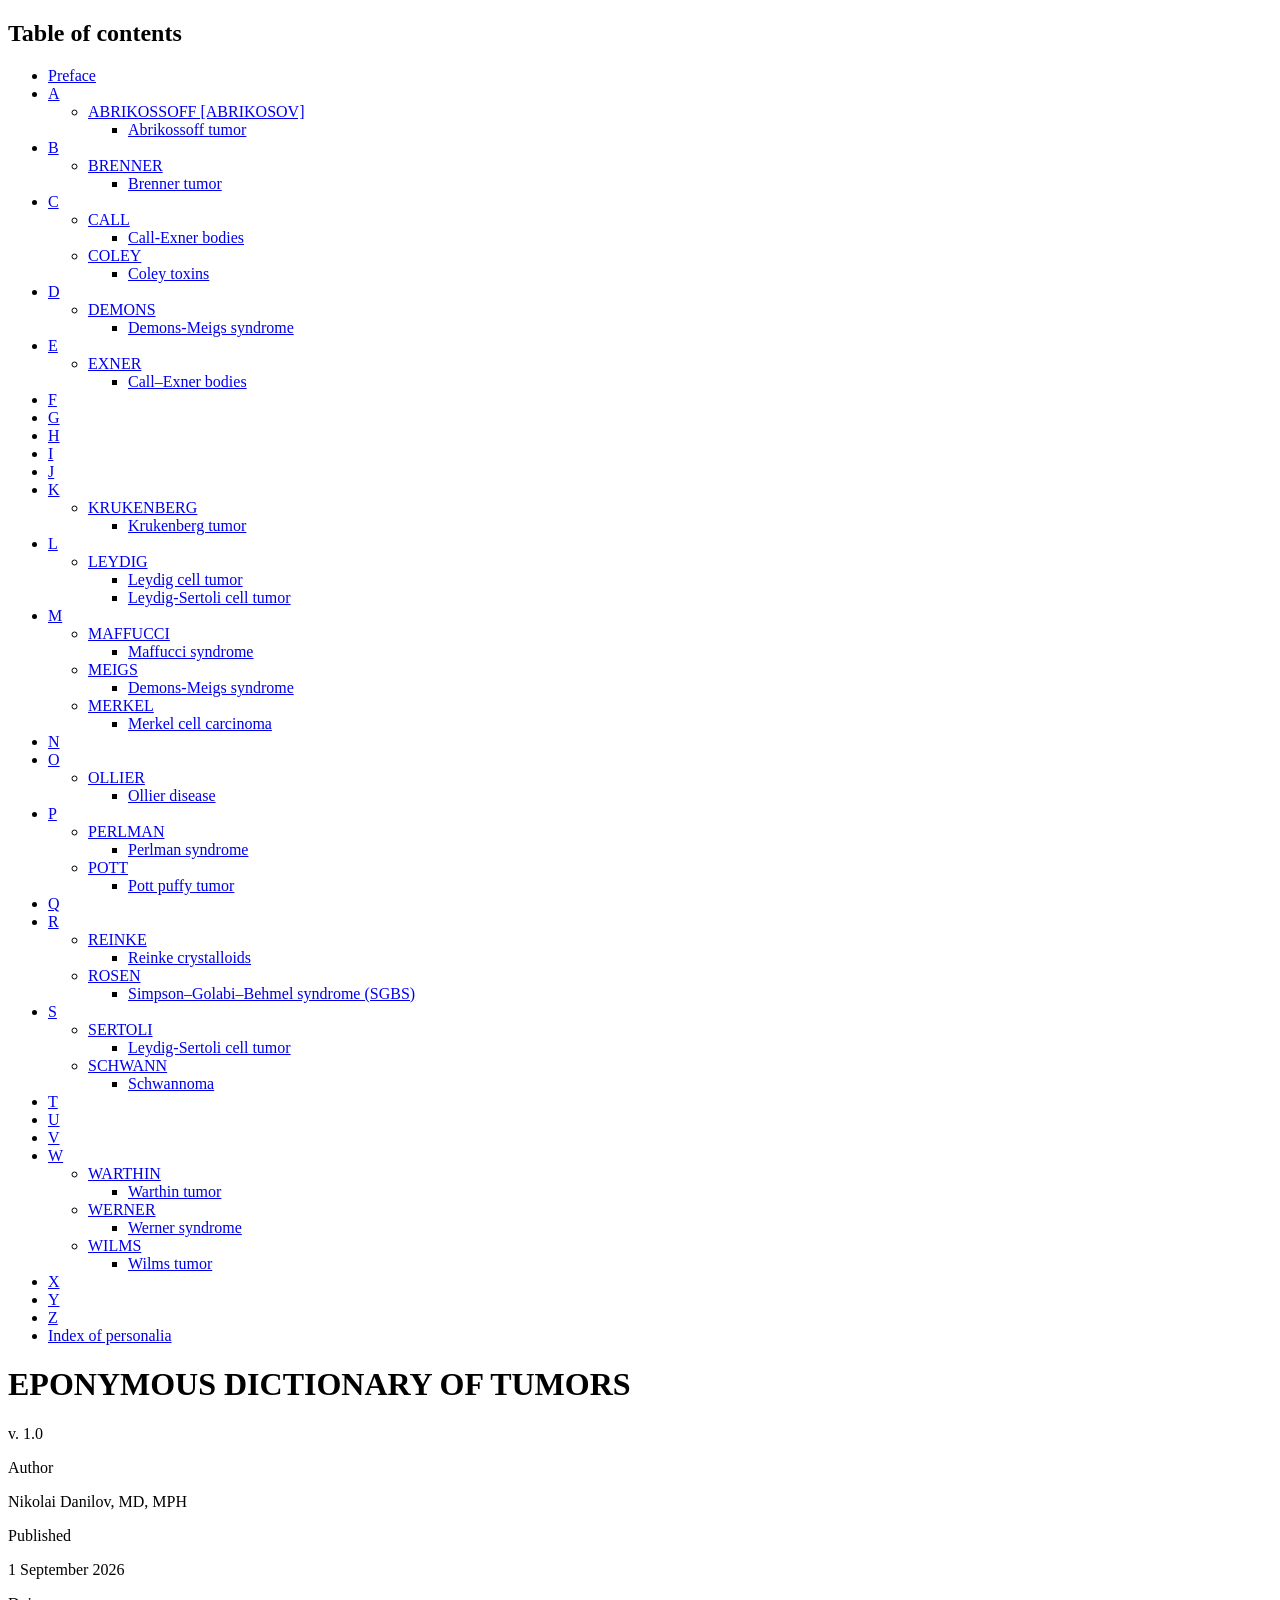
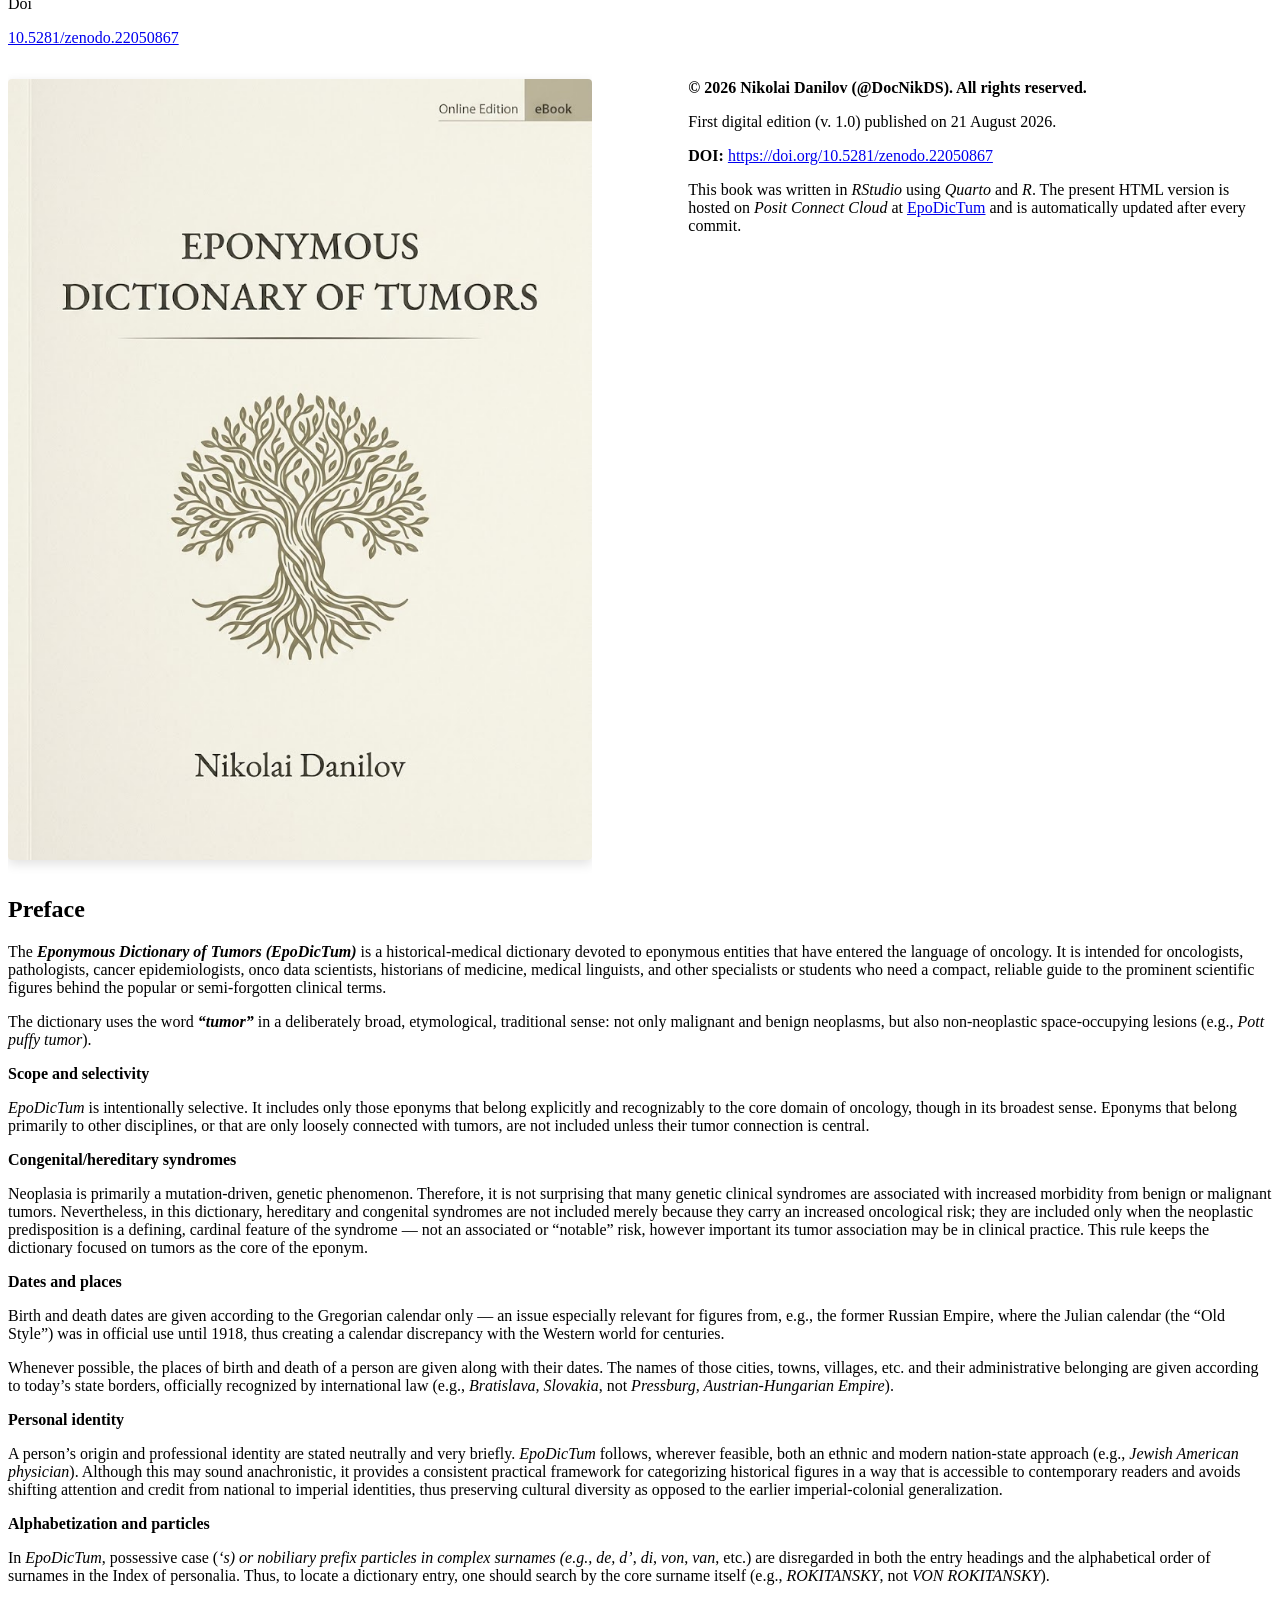
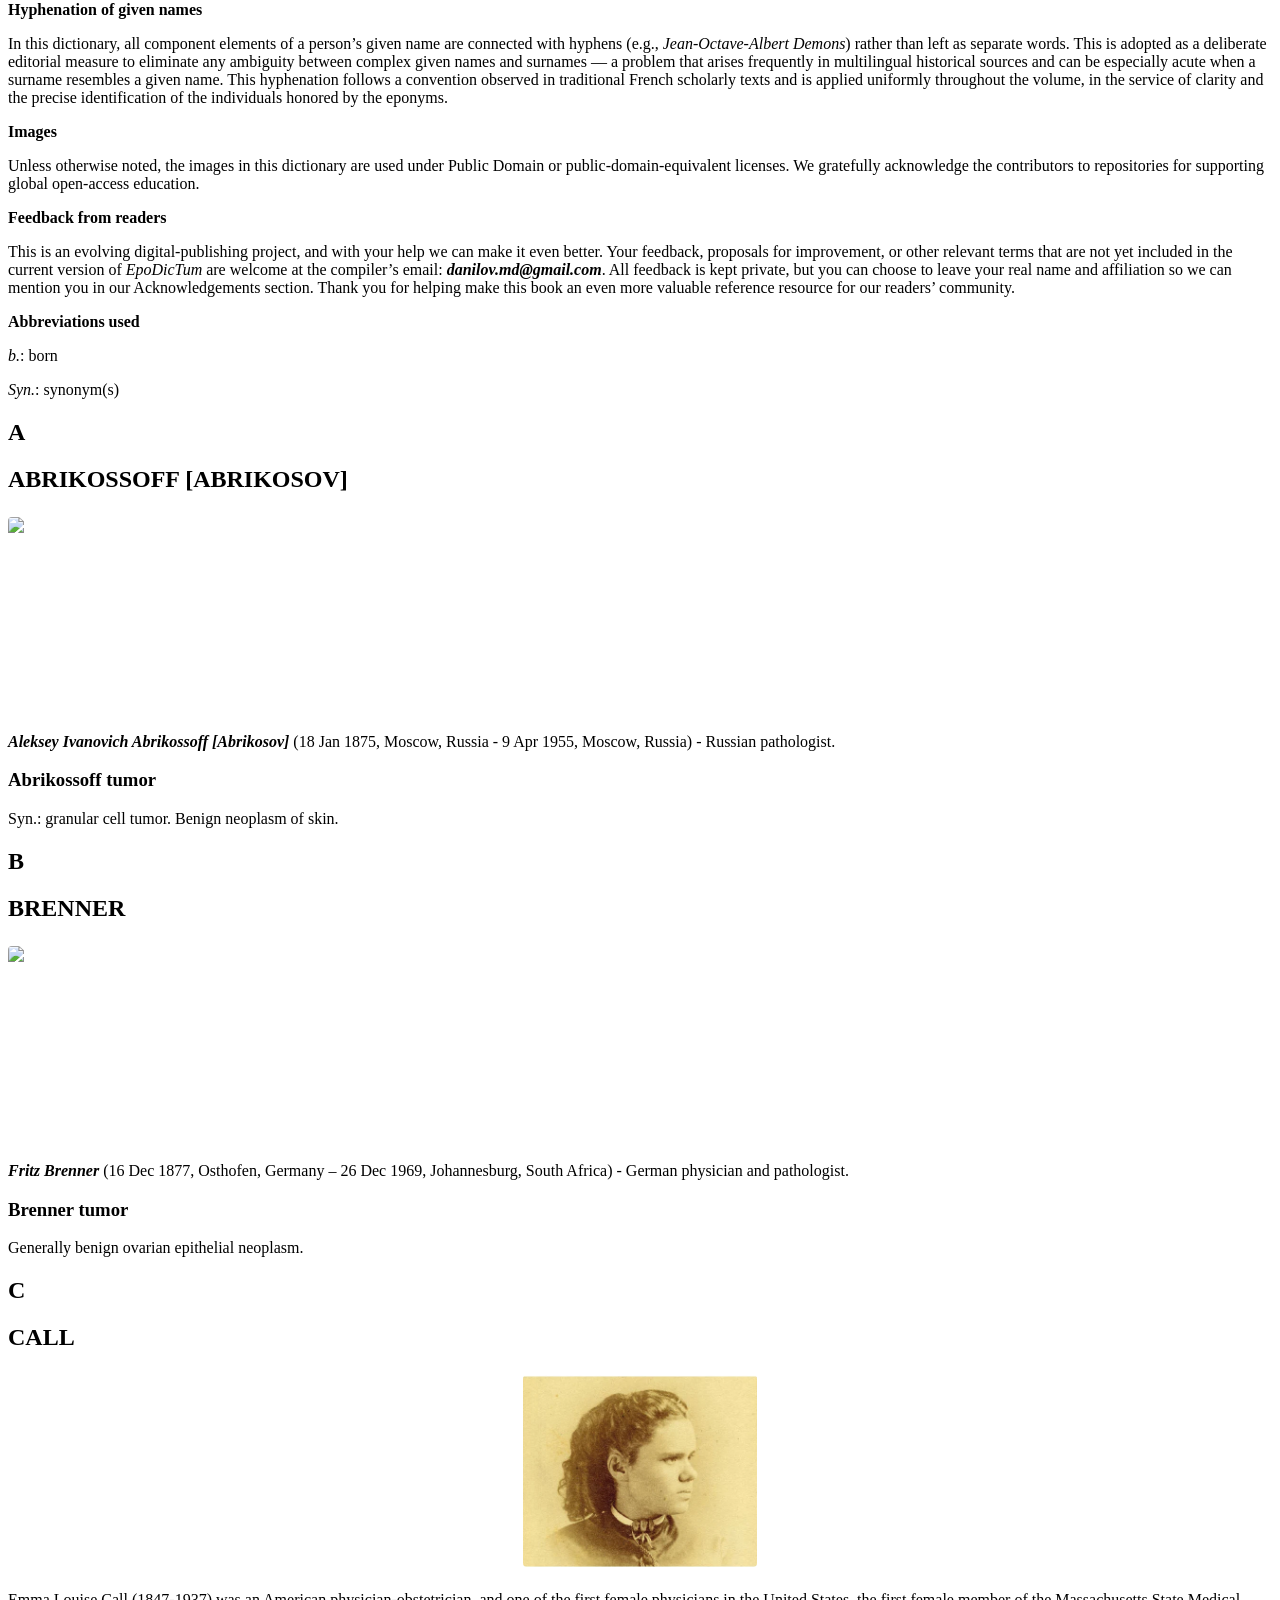
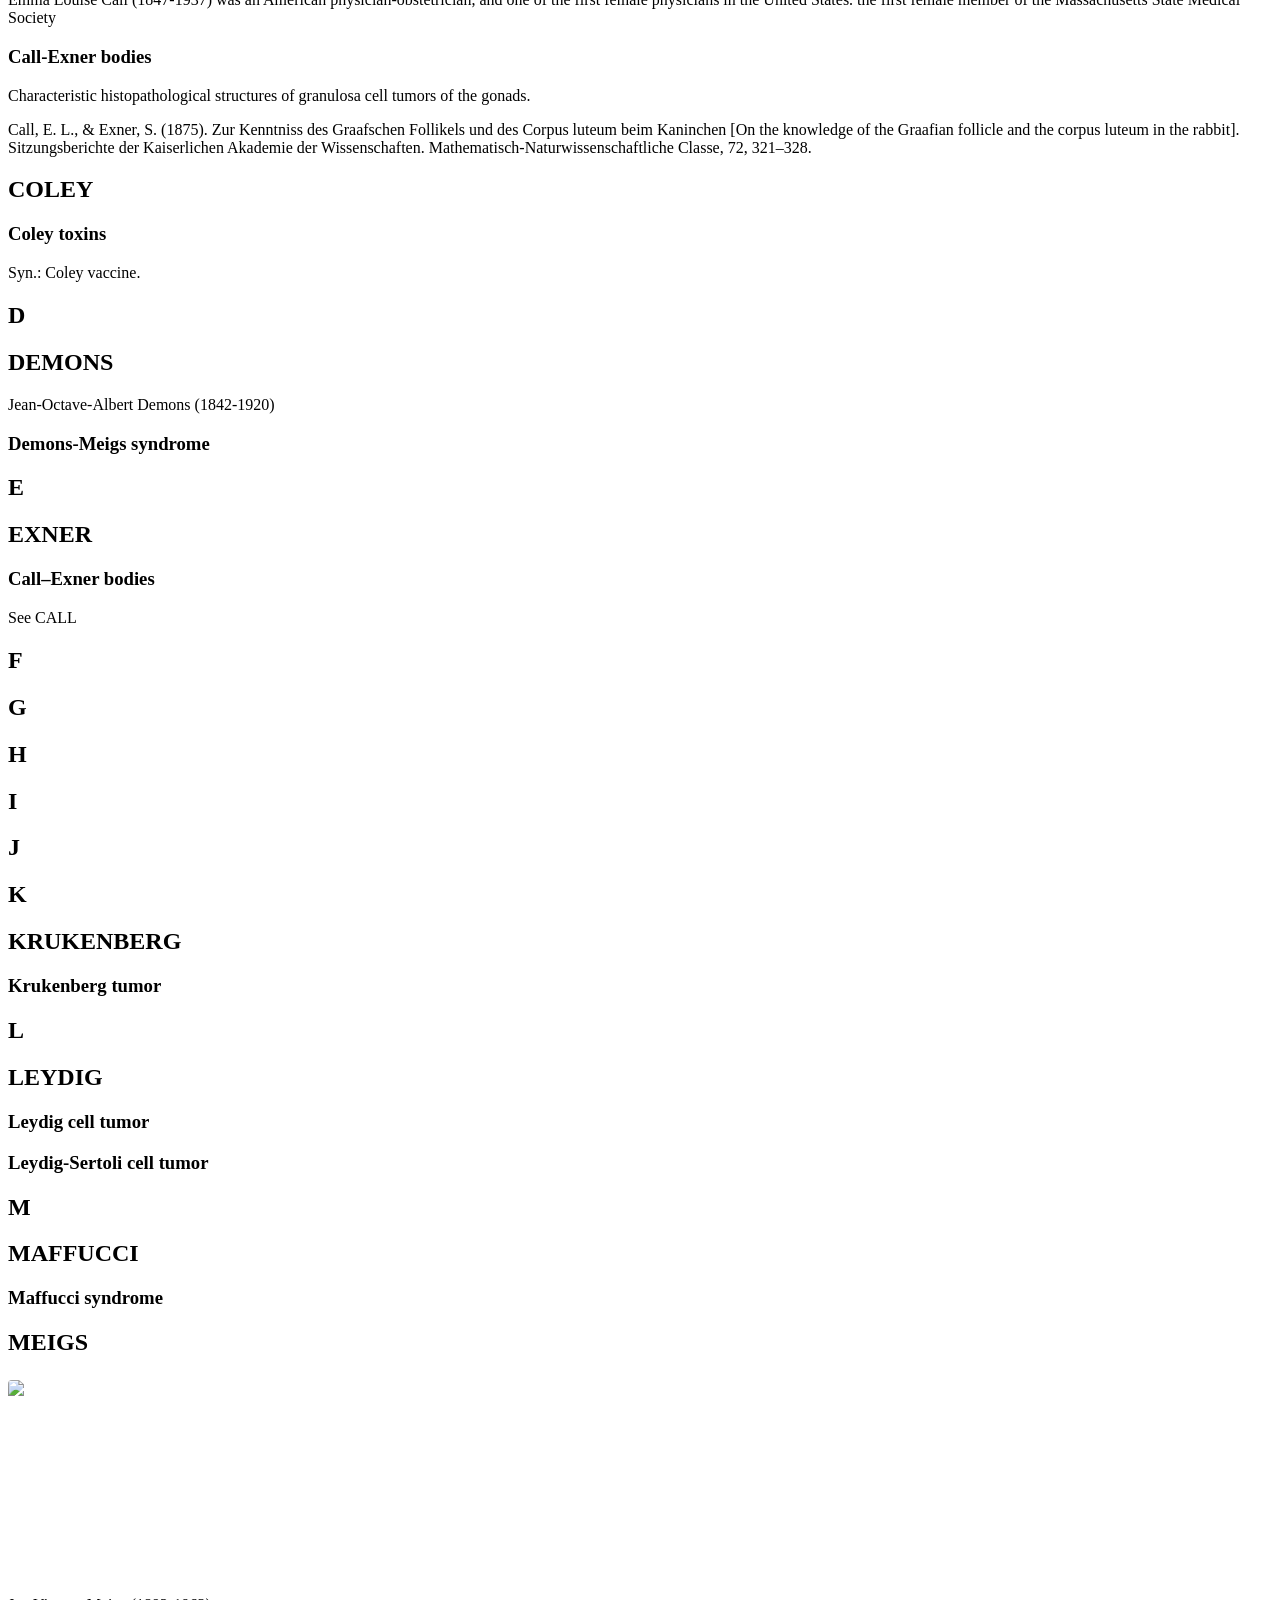
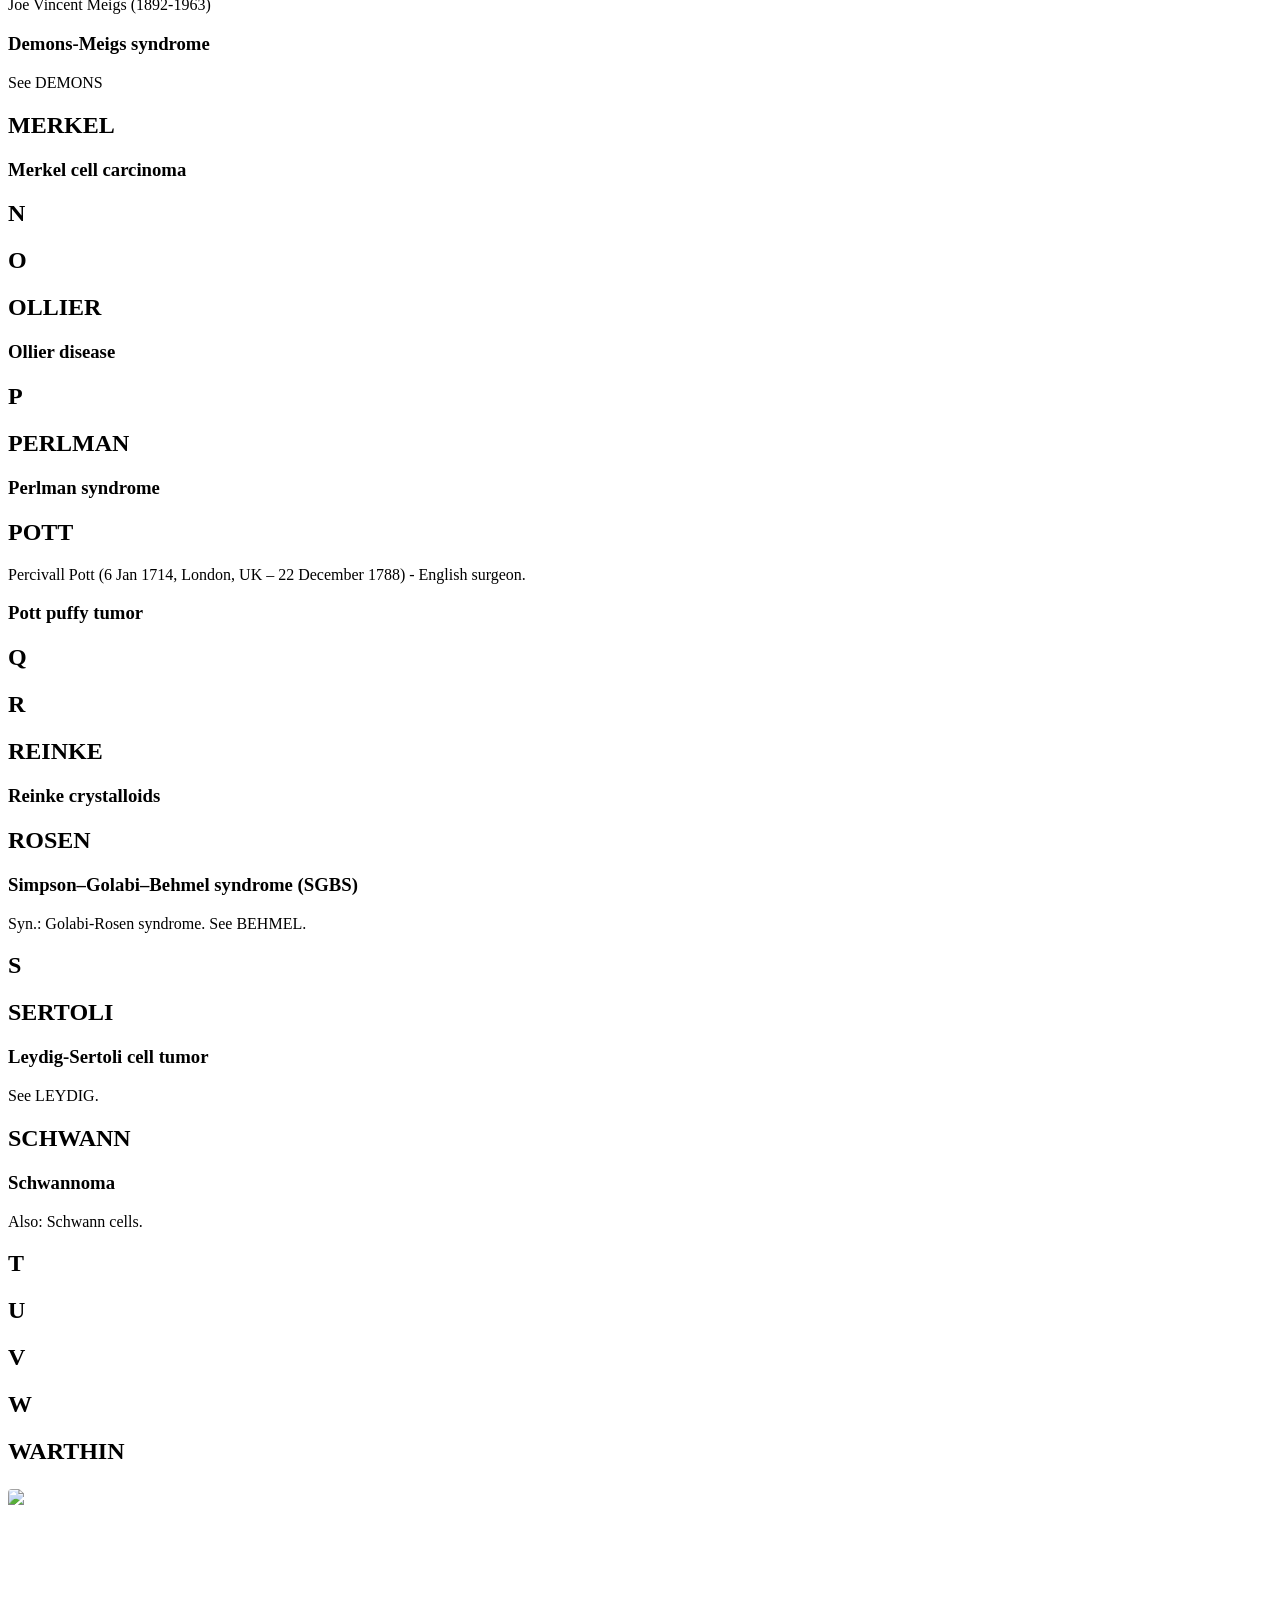
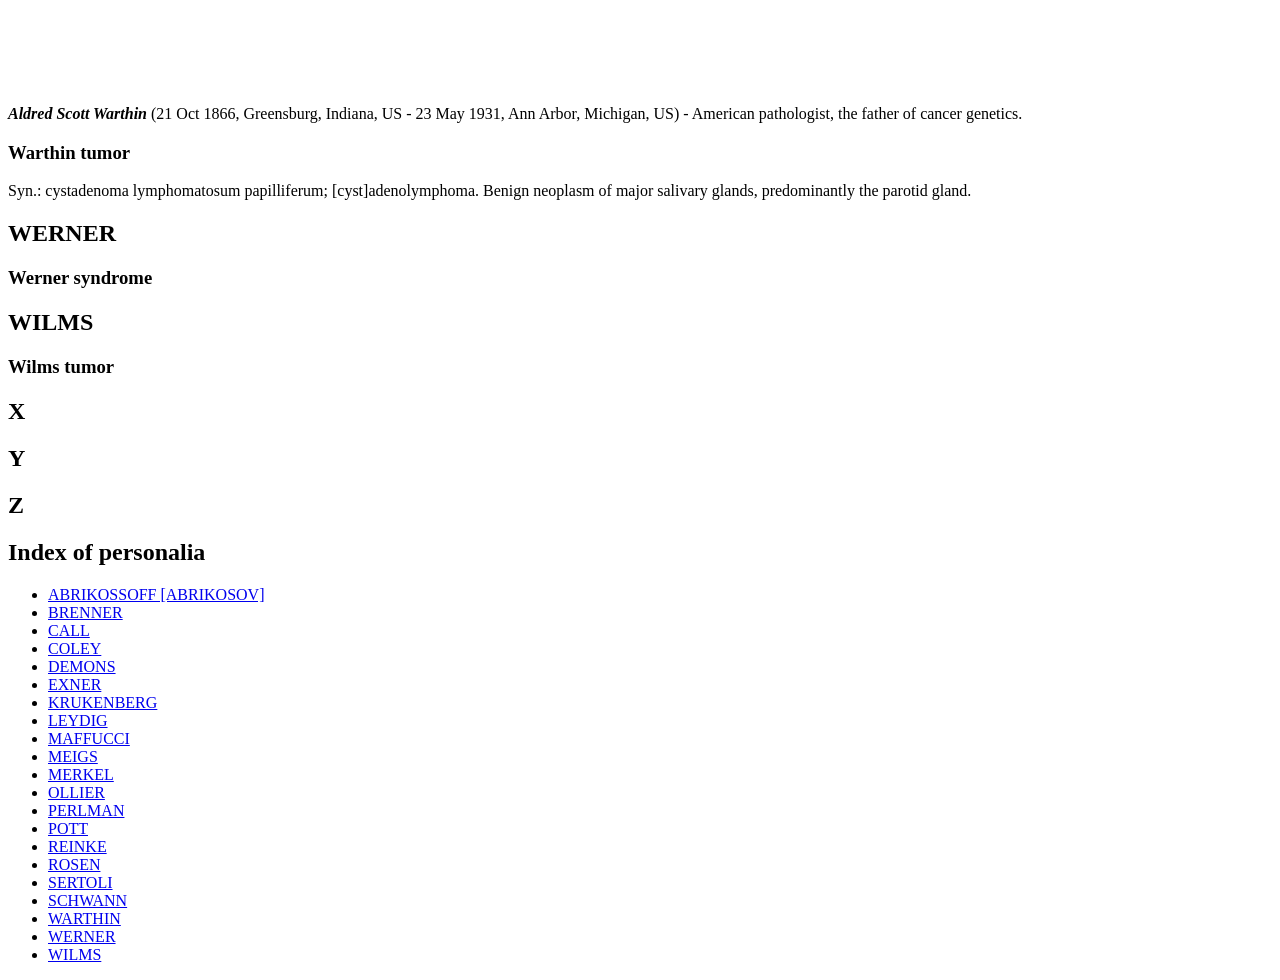
==== commit fb8954d6: "Update book" ====
--- a/docs/index.html
+++ b/docs/index.html
@@ -7,7 +7,7 @@
 <meta name="viewport" content="width=device-width, initial-scale=1.0, user-scalable=yes">
 
 <meta name="author" content="Nikolai Danilov, MD, MPH">
-<meta name="dcterms.date" content="2026-08-31">
+<meta name="dcterms.date" content="2026-09-01">
 
 <title>EPONYMOUS DICTIONARY OF TUMORS</title>
 <style>
@@ -28,17 +28,17 @@
 </style>
 
 
-<script src="EpoDicTum_files/libs/clipboard/clipboard.min.js"></script>
-<script src="EpoDicTum_files/libs/quarto-html/quarto.js" type="module"></script>
-<script src="EpoDicTum_files/libs/quarto-html/tabsets/tabsets.js" type="module"></script>
-<script src="EpoDicTum_files/libs/quarto-html/popper.min.js"></script>
-<script src="EpoDicTum_files/libs/quarto-html/tippy.umd.min.js"></script>
-<script src="EpoDicTum_files/libs/quarto-html/anchor.min.js"></script>
-<link href="EpoDicTum_files/libs/quarto-html/tippy.css" rel="stylesheet">
-<link href="EpoDicTum_files/libs/quarto-html/quarto-syntax-highlighting-15634bcf2e68342d4ad2dfa704d543f6.css" rel="stylesheet" id="quarto-text-highlighting-styles">
-<script src="EpoDicTum_files/libs/bootstrap/bootstrap.min.js"></script>
-<link href="EpoDicTum_files/libs/bootstrap/bootstrap-icons.css" rel="stylesheet">
-<link href="EpoDicTum_files/libs/bootstrap/bootstrap-efbb37e9afcc02144ebbc7afd12a776f.min.css" rel="stylesheet" append-hash="true" id="quarto-bootstrap" data-mode="light">
+<script src="EPODICTUM_files/libs/clipboard/clipboard.min.js"></script>
+<script src="EPODICTUM_files/libs/quarto-html/quarto.js" type="module"></script>
+<script src="EPODICTUM_files/libs/quarto-html/tabsets/tabsets.js" type="module"></script>
+<script src="EPODICTUM_files/libs/quarto-html/popper.min.js"></script>
+<script src="EPODICTUM_files/libs/quarto-html/tippy.umd.min.js"></script>
+<script src="EPODICTUM_files/libs/quarto-html/anchor.min.js"></script>
+<link href="EPODICTUM_files/libs/quarto-html/tippy.css" rel="stylesheet">
+<link href="EPODICTUM_files/libs/quarto-html/quarto-syntax-highlighting-15634bcf2e68342d4ad2dfa704d543f6.css" rel="stylesheet" id="quarto-text-highlighting-styles">
+<script src="EPODICTUM_files/libs/bootstrap/bootstrap.min.js"></script>
+<link href="EPODICTUM_files/libs/bootstrap/bootstrap-icons.css" rel="stylesheet">
+<link href="EPODICTUM_files/libs/bootstrap/bootstrap-efbb37e9afcc02144ebbc7afd12a776f.min.css" rel="stylesheet" append-hash="true" id="quarto-bootstrap" data-mode="light">
 
 
 <link rel="stylesheet" href="styles.css">
@@ -192,7 +192,7 @@
   <li><a href="#z" id="toc-z" class="nav-link" data-scroll-target="#z">Z</a></li>
   <li><a href="#index-of-personalia" id="toc-index-of-personalia" class="nav-link" data-scroll-target="#index-of-personalia">Index of personalia</a></li>
   </ul>
-<div class="quarto-alternate-formats"><h2>Other Formats</h2><ul><li><a href="EpoDicTum.pdf"><i class="bi bi-file-pdf"></i>PDF</a></li></ul></div></nav>
+</nav>
 </div>
 <main class="content" id="quarto-document-content">
 
@@ -216,7 +216,7 @@
     <div>
     <div class="quarto-title-meta-heading">Published</div>
     <div class="quarto-title-meta-contents">
-      <p class="date">31 August 2026</p>
+      <p class="date">1 September 2026</p>
     </div>
   </div>
   
@@ -245,7 +245,7 @@
 <p><strong>© 2026 Nikolai Danilov (<span class="citation" data-cites="DocNikDS">@DocNikDS</span>). All rights reserved.</strong></p>
 <p>First digital edition (v. 1.0) published on 21 August 2026.</p>
 <p><strong>DOI:</strong> <a href="https://doi.org/10.5281/zenodo.22050867">https://doi.org/10.5281/zenodo.22050867</a></p>
-<p>This book was written in <em>RStudio</em> using <em>Quarto</em> and <em>R</em>. The present HTML version is hosted on <em>Posit Connect Cloud</em> at <a href="https://docnikds-epodictum.share.connect.posit.cloud/">EpoDicTum</a> and is automatically updated after every commit. A print-ready PDF version will be available through <em>Amazon Kindle Direct Publishing</em>.</p>
+<p>This book was written in <em>RStudio</em> using <em>Quarto</em> and <em>R</em>. The present HTML version is hosted on <em>Posit Connect Cloud</em> at <a href="https://docnikds-epodictum.share.connect.posit.cloud/">EpoDicTum</a> and is automatically updated after every commit.</p>
 </div>
 </div>
 <div style="page-break-after: always;"></div>
@@ -267,7 +267,7 @@
 <p><strong>Hyphenation of given names</strong></p>
 <p>In this dictionary, all component elements of a person’s given name are connected with hyphens (e.g., <em>Jean-Octave-Albert Demons</em>) rather than left as separate words. This is adopted as a deliberate editorial measure to eliminate any ambiguity between complex given names and surnames — a problem that arises frequently in multilingual historical sources and can be especially acute when a surname resembles a given name. This hyphenation follows a convention observed in traditional French scholarly texts and is applied uniformly throughout the volume, in the service of clarity and the precise identification of the individuals honored by the eponyms.</p>
 <p><strong>Images</strong></p>
-<p>Unless otherwise noted, the images in this dictionary are used under <em>Public Domain or Creative Commons Zero (PD/CC0)</em> licenses. We gratefully acknowledge the contributors to repositories for supporting global open-access education.</p>
+<p>Unless otherwise noted, the images in this dictionary are used under Public Domain or public-domain-equivalent licenses. We gratefully acknowledge the contributors to repositories for supporting global open-access education.</p>
 <p><strong>Feedback from readers</strong></p>
 <p>This is an evolving digital-publishing project, and with your help we can make it even better. Your feedback, proposals for improvement, or other relevant terms that are not yet included in the current version of <em>EpoDicTum</em> are welcome at the compiler’s email: <strong><em>danilov.md@gmail.com</em></strong>. All feedback is kept private, but you can choose to leave your real name and affiliation so we can mention you in our Acknowledgements section. Thank you for helping make this book an even more valuable reference resource for our readers’ community.</p>
 <p><strong>Abbreviations used</strong></p>
@@ -279,7 +279,7 @@
 <h1>A</h1>
 <section id="sec-abrikossoff" class="level2">
 <h2 class="anchored" data-anchor-id="sec-abrikossoff">ABRIKOSSOFF [ABRIKOSOV]</h2>
-<p><img src="images/Abrikossoff.jpg" class="portrait img-fluid"> <strong><em>Aleksey Ivanovich Abrikossoff [Abrikosov]</em></strong> (18 Jan 1875, Moscow, Russia - 9 Apr 1955, Мoscow, Russia) - Russian pathologist.</p>
+<p><img src="images/abrikossoff.jpg" class="portrait img-fluid"> <strong><em>Aleksey Ivanovich Abrikossoff [Abrikosov]</em></strong> (18 Jan 1875, Moscow, Russia - 9 Apr 1955, Мoscow, Russia) - Russian pathologist.</p>
 <section id="abrikossoff-tumor" class="level3">
 <h3 class="anchored" data-anchor-id="abrikossoff-tumor">Abrikossoff tumor</h3>
 <p>Syn.: granular cell tumor. Benign neoplasm of skin.</p>
@@ -291,7 +291,7 @@
 <h1>B</h1>
 <section id="sec-brenner" class="level2">
 <h2 class="anchored" data-anchor-id="sec-brenner">BRENNER</h2>
-<p><img src="images/Brenner.jpg" class="portrait img-fluid"> <strong><em>Fritz Brenner</em></strong> (16 Dec 1877, Osthofen, Germany – 26 Dec 1969, Johannesburg, South Africa) - German physician and pathologist.</p>
+<p><img src="images/brenner.jpg" class="portrait img-fluid"> <strong><em>Fritz Brenner</em></strong> (16 Dec 1877, Osthofen, Germany – 26 Dec 1969, Johannesburg, South Africa) - German physician and pathologist.</p>
 <section id="brenner-tumor" class="level3">
 <h3 class="anchored" data-anchor-id="brenner-tumor">Brenner tumor</h3>
 <p>Generally benign ovarian epithelial neoplasm.</p>
@@ -303,8 +303,11 @@
 <h1>C</h1>
 <section id="sec-call" class="level2">
 <h2 class="anchored" data-anchor-id="sec-call">CALL</h2>
+<p><img src="images/call.jpg" class="portrait img-fluid"> Emma Louise Call (1847-1937) was an American physician-obstetrician, and one of the first female physicians in the United States. the first female member of the Massachusetts State Medical Society</p>
 <section id="call-exner-bodies" class="level3">
 <h3 class="anchored" data-anchor-id="call-exner-bodies">Call-Exner bodies</h3>
+<p>Characteristic histopathological structures of granulosa cell tumors of the gonads.</p>
+<p>Call, E. L., &amp; Exner, S. (1875). Zur Kenntniss des Graafschen Follikels und des Corpus luteum beim Kaninchen [On the knowledge of the Graafian follicle and the corpus luteum in the rabbit]. Sitzungsberichte der Kaiserlichen Akademie der Wissenschaften. Mathematisch-Naturwissenschaftliche Classe, 72, 321–328.</p>
 <div style="page-break-after: always;"></div>
 </section>
 </section>
@@ -394,7 +397,7 @@
 </section>
 <section id="sec-meigs" class="level2">
 <h2 class="anchored" data-anchor-id="sec-meigs">MEIGS</h2>
-<p><img src="images/Meigs.jpg" class="portrait img-fluid"> Joe Vincent Meigs (1892-1963)</p>
+<p><img src="images/meigs.jpg" class="portrait img-fluid"> Joe Vincent Meigs (1892-1963)</p>
 <section id="demons-meigs-syndrome-1" class="level3">
 <h3 class="anchored" data-anchor-id="demons-meigs-syndrome-1">Demons-Meigs syndrome</h3>
 <p>See DEMONS</p>
@@ -498,7 +501,7 @@
 <h1>W</h1>
 <section id="sec-warthin" class="level2">
 <h2 class="anchored" data-anchor-id="sec-warthin">WARTHIN</h2>
-<p><img src="images/Warthin.jpg" class="portrait img-fluid"> <strong><em>Aldred Scott Warthin</em></strong> (21 Oct 1866, Greensburg, Indiana, US - 23 May 1931, Ann Arbor, Michigan, US) - American pathologist, the father of cancer genetics.</p>
+<p><img src="images/warthin.jpg" class="portrait img-fluid"> <strong><em>Aldred Scott Warthin</em></strong> (21 Oct 1866, Greensburg, Indiana, US - 23 May 1931, Ann Arbor, Michigan, US) - American pathologist, the father of cancer genetics.</p>
 <section id="warthin-tumor" class="level3">
 <h3 class="anchored" data-anchor-id="warthin-tumor">Warthin tumor</h3>
 <p>Syn.: cystadenoma lymphomatosum papilliferum; [cyst]adenolymphoma. Benign neoplasm of major salivary glands, predominantly the parotid gland.</p>
